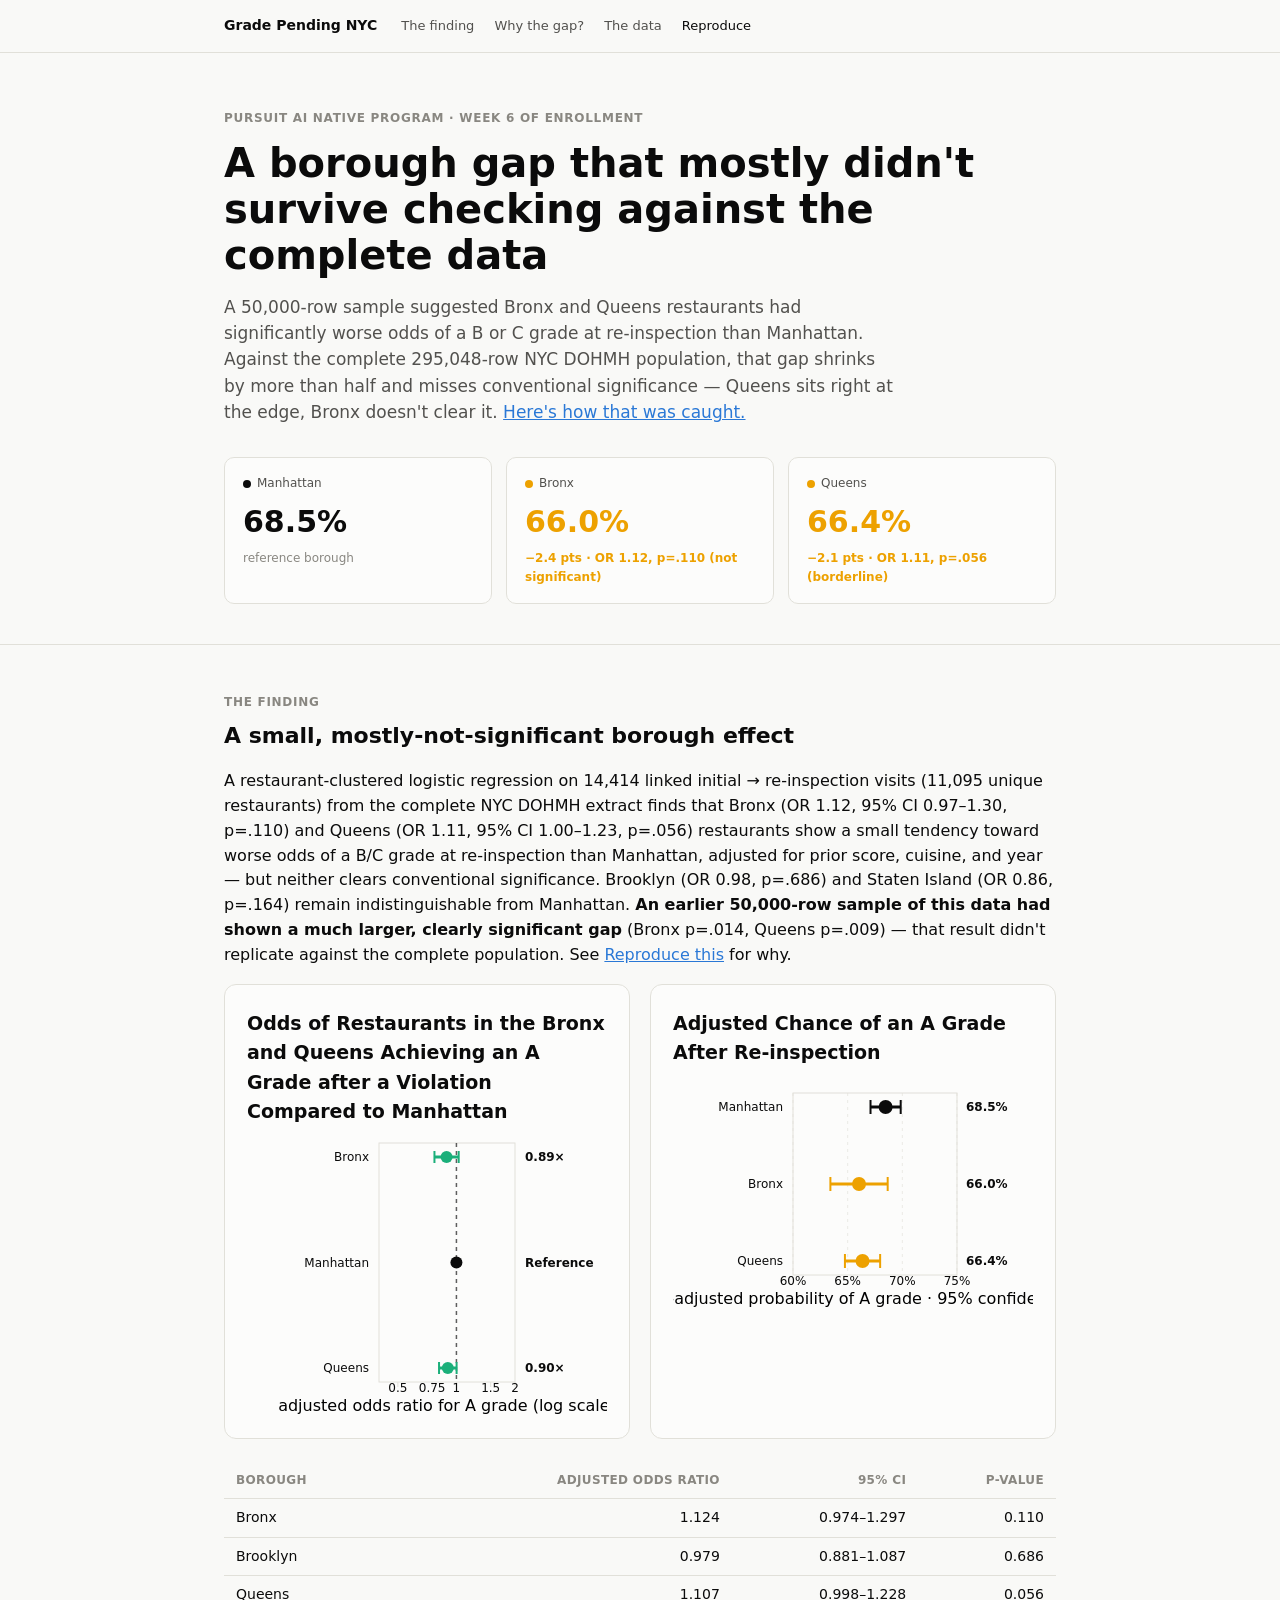
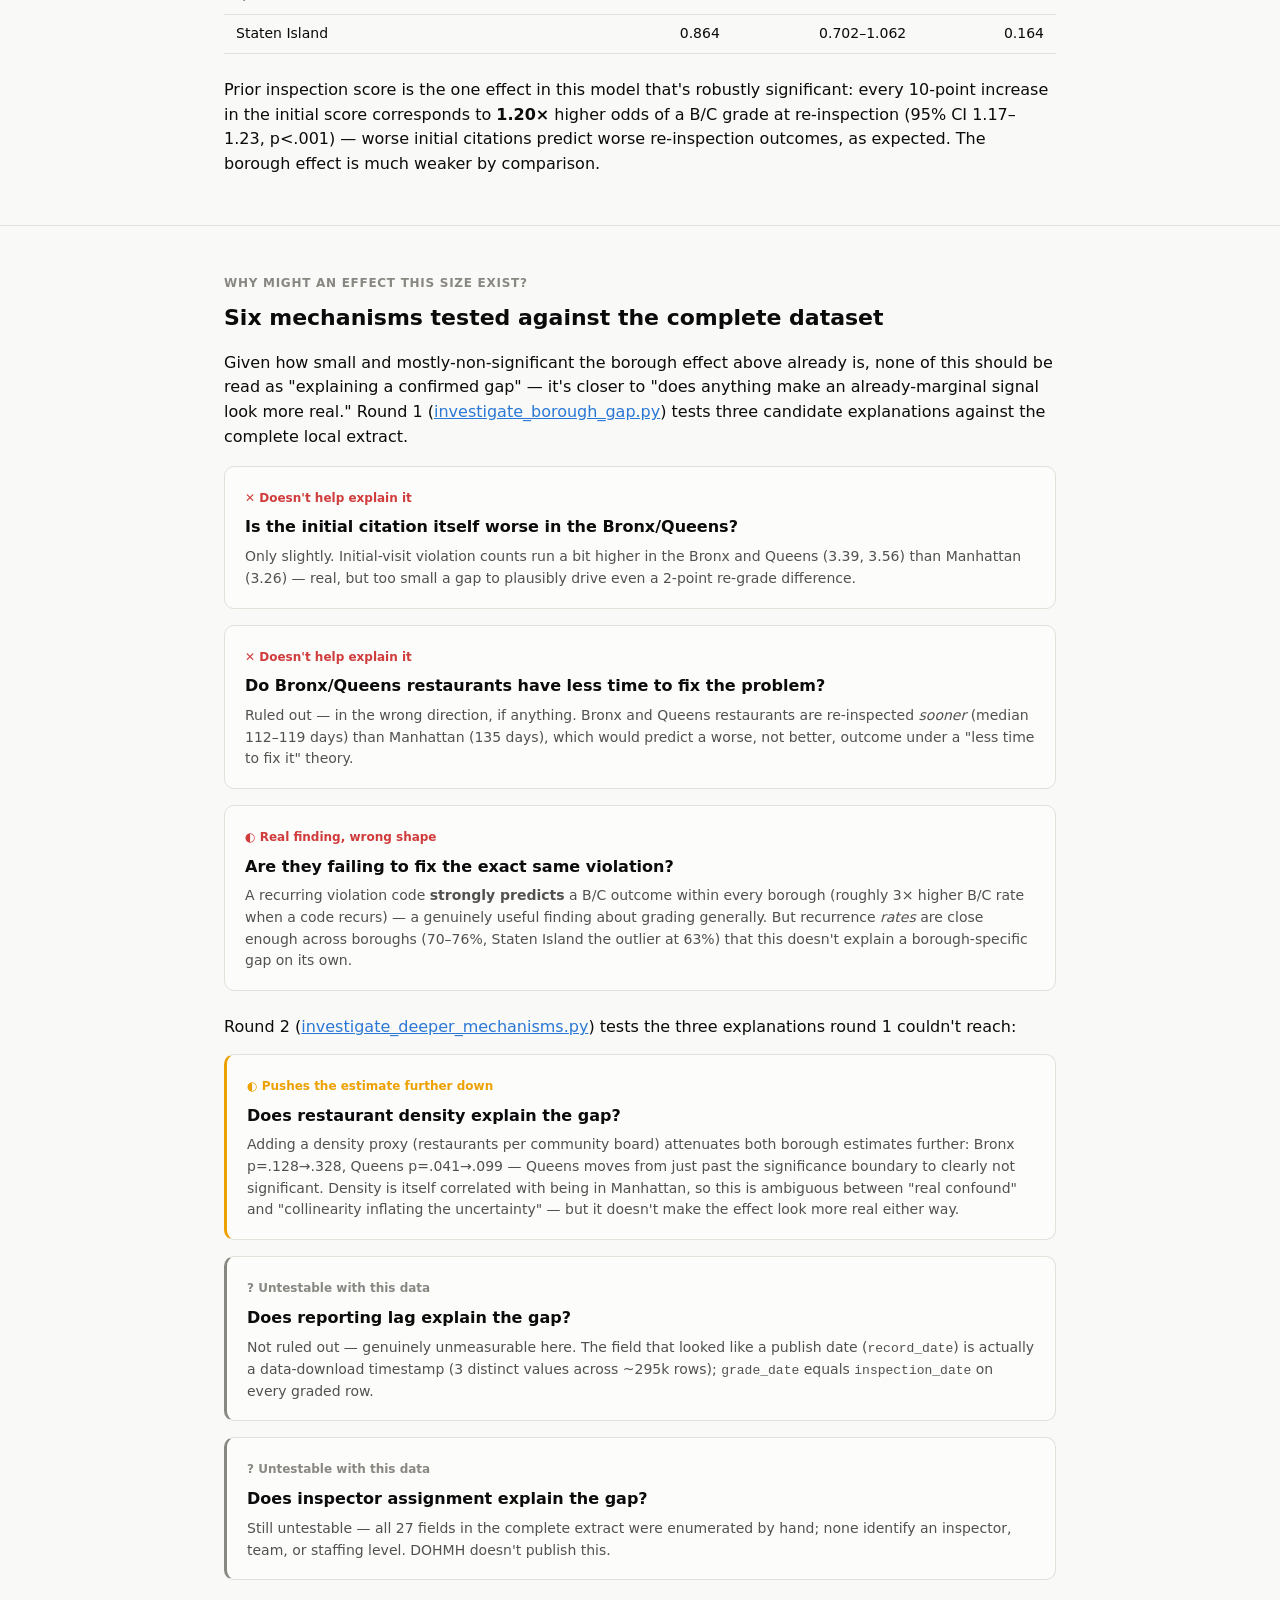
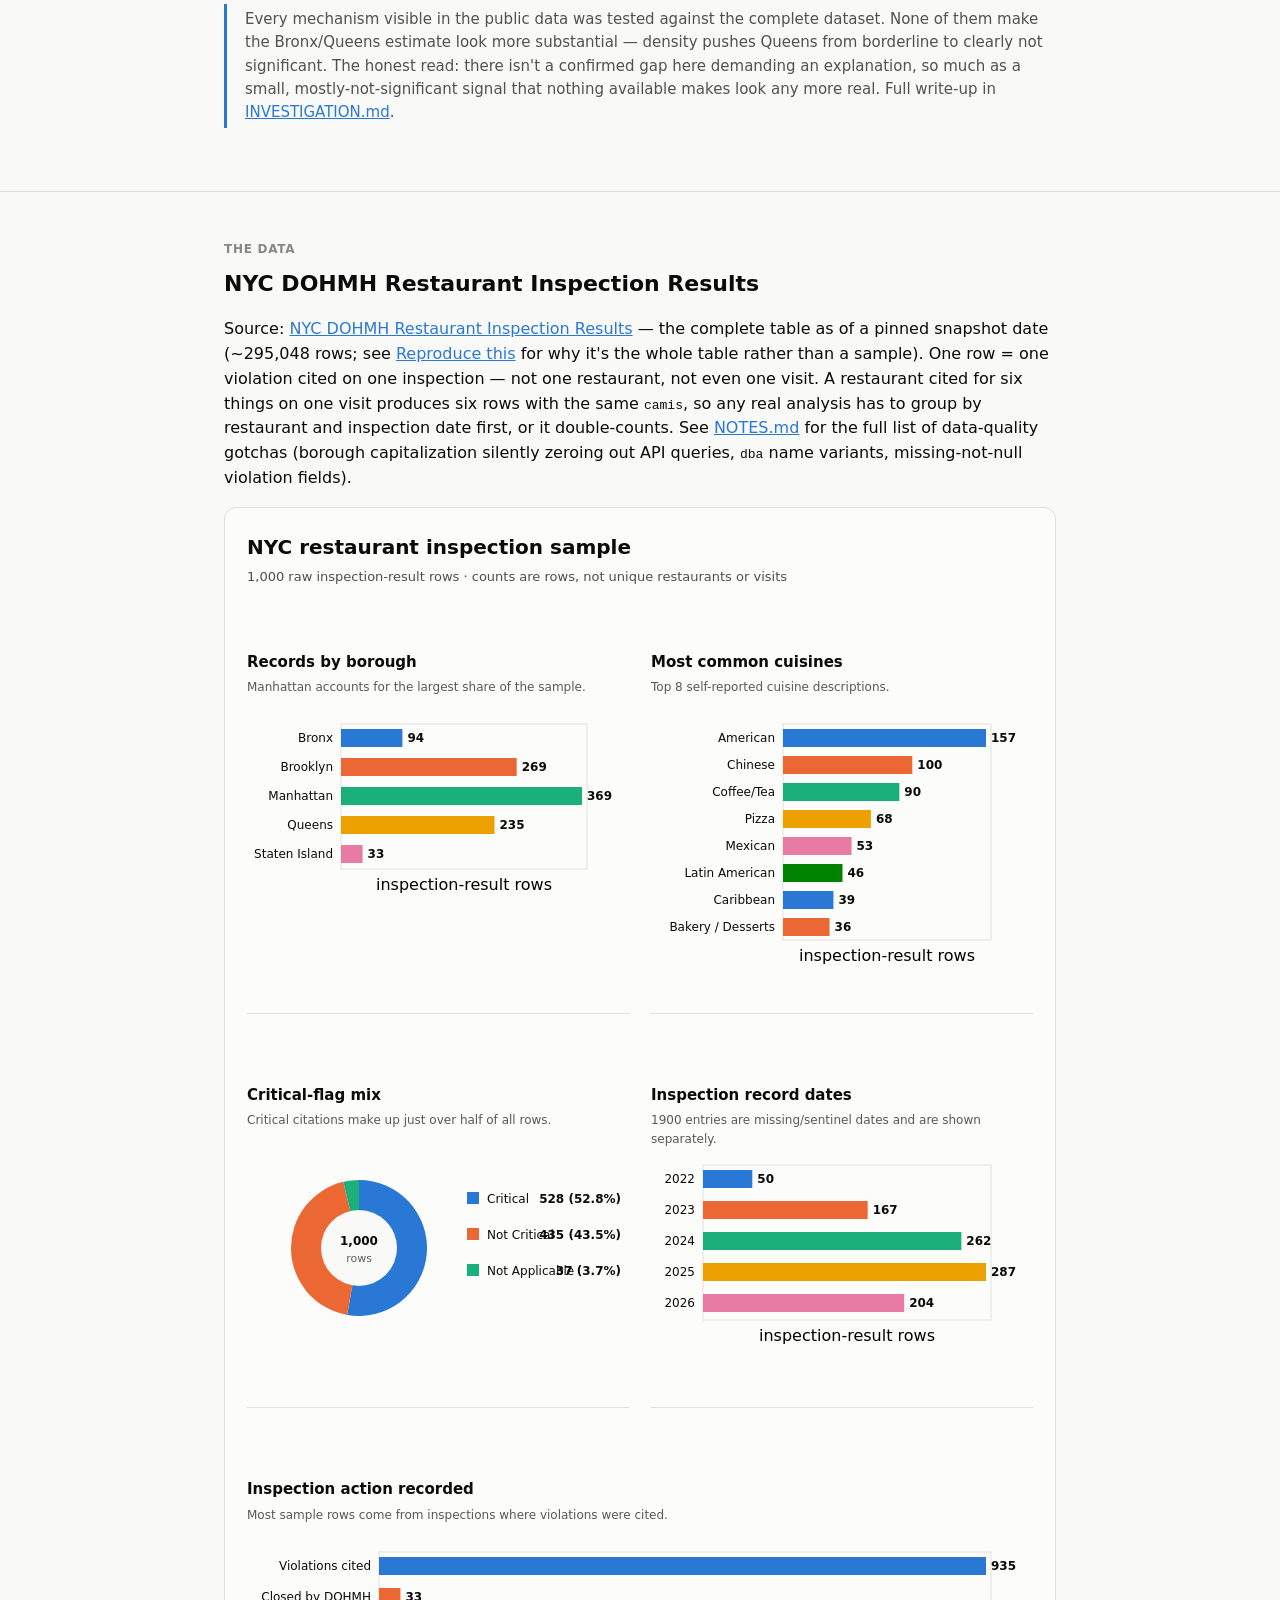
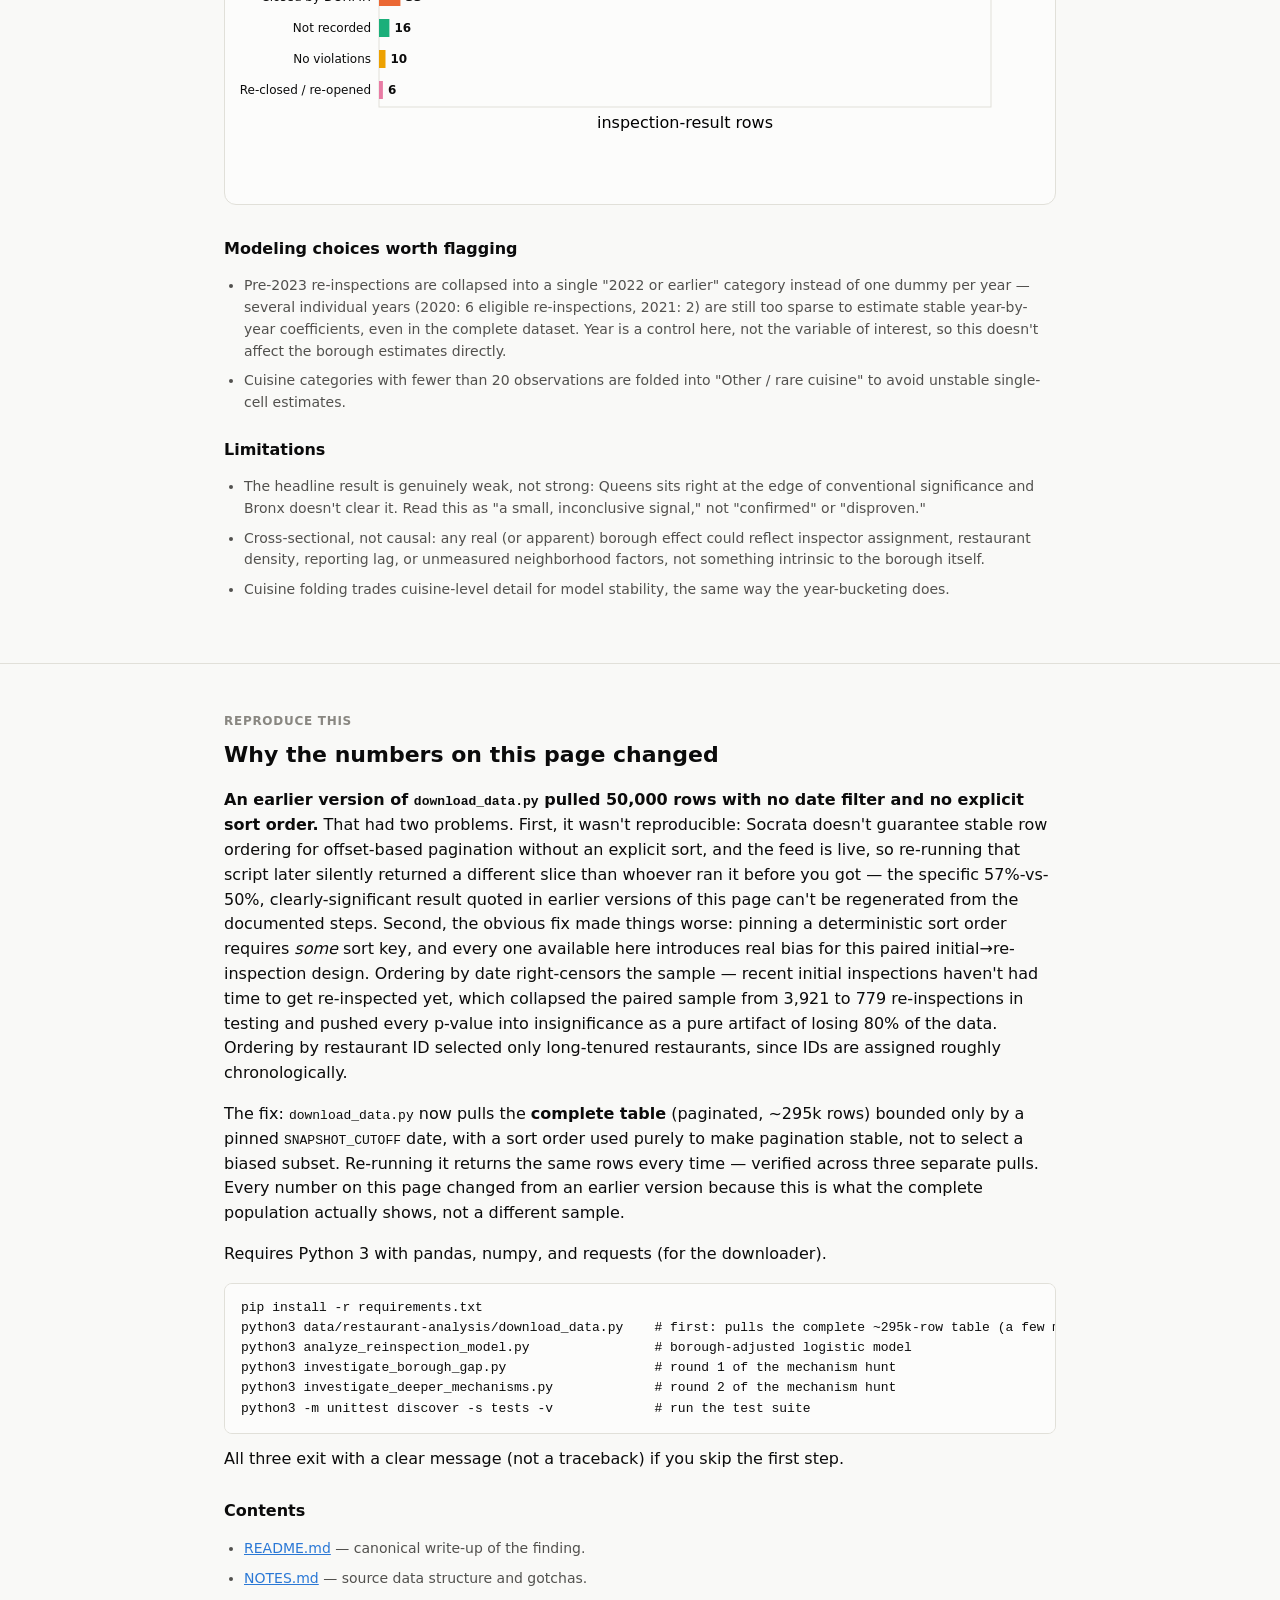
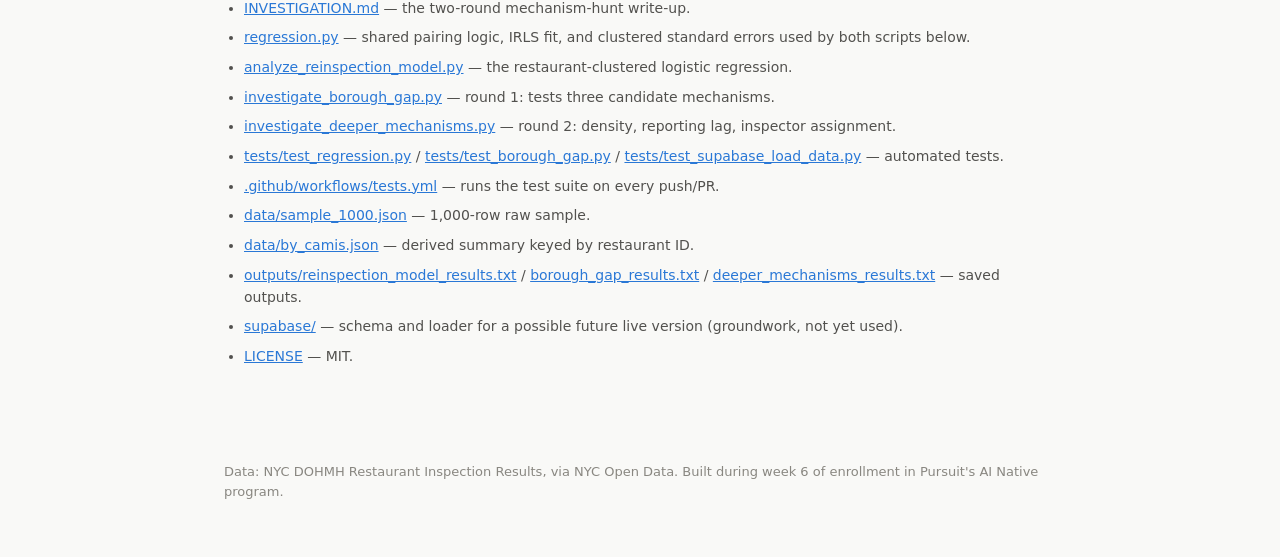
==== index.html @ 7c16f5ca "Update index.html to match: the site told the old, non-replicated story Same rewrite as the previous" ====
<!DOCTYPE html>
<html lang="en">
<head>
<meta charset="UTF-8">
<meta name="viewport" content="width=device-width, initial-scale=1.0">
<title>Grade Pending NYC — Restaurant Re-inspection Analysis</title>
<meta name="description" content="A borough gap that looked significant in a 50,000-row sample shrank and missed conventional significance against the complete 295,048-row NYC DOHMH re-inspection dataset — a finding about replication as much as about restaurant grades.">
<link rel="stylesheet" href="styles.css">
</head>
<body>

<nav class="site-nav">
  <div class="wrap">
    <strong>Grade Pending NYC</strong>
    <a href="#finding">The finding</a>
    <a href="#why">Why the gap?</a>
    <a href="#data">The data</a>
    <a href="#reproduce">Reproduce</a>
  </div>
</nav>

<header class="hero">
  <div class="wrap">
    <p class="eyebrow">Pursuit AI Native Program · Week 6 of enrollment</p>
    <h1>A borough gap that mostly didn't survive checking against the complete data</h1>
    <p class="lede">
      A 50,000-row sample suggested Bronx and Queens restaurants had significantly
      worse odds of a B or C grade at re-inspection than Manhattan. Against the
      complete 295,048-row NYC DOHMH population, that gap shrinks by more than half
      and misses conventional significance — Queens sits right at the edge, Bronx
      doesn't clear it. <a href="#reproduce">Here's how that was caught.</a>
    </p>
    <div class="stat-row">
      <div class="stat-tile reference">
        <p class="stat-label"><span class="dot reference"></span>Manhattan</p>
        <p class="stat-value">68.5%</p>
        <p class="stat-delta">reference borough</p>
      </div>
      <div class="stat-tile suggestive">
        <p class="stat-label"><span class="dot suggestive"></span>Bronx</p>
        <p class="stat-value">66.0%</p>
        <p class="stat-delta">−2.4 pts · OR 1.12, p=.110 (not significant)</p>
      </div>
      <div class="stat-tile suggestive">
        <p class="stat-label"><span class="dot suggestive"></span>Queens</p>
        <p class="stat-value">66.4%</p>
        <p class="stat-delta">−2.1 pts · OR 1.11, p=.056 (borderline)</p>
      </div>
    </div>
  </div>
</header>

<main>

  <section id="finding">
    <div class="wrap">
      <p class="section-kicker">The finding</p>
      <h2>A small, mostly-not-significant borough effect</h2>
      <p class="section-intro">
        A restaurant-clustered logistic regression on 14,414 linked initial →
        re-inspection visits (11,095 unique restaurants) from the complete NYC
        DOHMH extract finds that Bronx (OR 1.12, 95% CI 0.97–1.30, p=.110) and
        Queens (OR 1.11, 95% CI 1.00–1.23, p=.056) restaurants show a small
        tendency toward worse odds of a B/C grade at re-inspection than
        Manhattan, adjusted for prior score, cuisine, and year — but neither
        clears conventional significance. Brooklyn (OR 0.98, p=.686) and Staten
        Island (OR 0.86, p=.164) remain indistinguishable from Manhattan.
        <strong>An earlier 50,000-row sample of this data had shown a much
        larger, clearly significant gap</strong> (Bronx p=.014, Queens p=.009) —
        that result didn't replicate against the complete population. See
        <a href="#reproduce">Reproduce this</a> for why.
      </p>

      <div class="chart-grid">
        <div class="chart-block">
          <div id="borough-reinspection-odds" role="figure" aria-label="Adjusted odds ratios for receiving an A grade at cycle re-inspection, by borough relative to Manhattan">
            <style>
              #borough-reinspection-odds { font-family: ui-sans-serif, system-ui, sans-serif; color: var(--foreground); max-width: 760px; margin: 0 auto; }
              #borough-reinspection-odds h3 { font-size: 19px; margin: 0 0 3px; }
              #borough-reinspection-odds p { margin: 0 0 13px; font-size: 13px; color: color-mix(in srgb, var(--foreground) 72%, transparent); }
              #borough-reinspection-odds svg { display: block; width: 100%; }
              #borough-reinspection-odds .axis { stroke: var(--border); stroke-width: 1; }
              #borough-reinspection-odds .reference { stroke: var(--foreground); stroke-width: 1.5; stroke-dasharray: 4 4; opacity: .65; }
              #borough-reinspection-odds .label, #borough-reinspection-odds .tick { fill: var(--foreground); font-size: 12px; }
              #borough-reinspection-odds .value { fill: var(--foreground); font-size: 12px; font-weight: 600; }
              #borough-reinspection-odds .muted { fill: color-mix(in srgb, var(--foreground) 65%, transparent); font-size: 11px; }
            </style>
            <h3>Odds of Restaurants in the Bronx and Queens Achieving an A Grade after a Violation Compared to Manhattan</h3>
            <svg id="plot" aria-label="Forest plot of adjusted odds of A grade by borough"></svg>
            <script>
              (() => {
                const root = document.getElementById('borough-reinspection-odds');
                const rows = [
                  {name:'Bronx', or:.890, low:.771, high:1.027, significant:false},
                  {name:'Manhattan', or:1, low:1, high:1, reference:true},
                  {name:'Queens', or:.903, low:.814, high:1.002, significant:false}
                ];
                const svg = root.querySelector('#plot');
                function render() {
                  const W = Math.max(330, svg.clientWidth || 700), H = 285, left = 132, right = 92, top = 28, bottom = 46;
                  const x0 = left, x1 = W - right, y0 = top, y1 = H - bottom, min=.4, max=2;
                  const x = v => x0 + (Math.log(v)-Math.log(min))/(Math.log(max)-Math.log(min))*(x1-x0);
                  const y = i => y0 + i*(y1-y0)/(rows.length-1);
                  const ticks=[.5,.75,1,1.5,2];
                  let out = `<rect data-chart-frame class="axis" x="${x0}" y="${y0-14}" width="${x1-x0}" height="${y1-y0+28}" fill="none"></rect>`;
                  out += `<line class="reference" x1="${x(1)}" x2="${x(1)}" y1="${y0-14}" y2="${y1+14}"></line>`;
                  ticks.forEach(t => { out += `<line class="axis" x1="${x(t)}" x2="${x(t)}" y1="${y1+14}" y2="${y1+19}"></line><text class="tick" x="${x(t)}" y="${H-22}" text-anchor="middle">${t}</text>`; });
                  rows.forEach((d,i) => {
                    const yy=y(i), color=d.significant ? 'var(--viz-series-1)' : 'var(--viz-series-3)';
                    out += `<text class="label" x="${left-10}" y="${yy+4}" text-anchor="end">${d.name}</text>`;
                    if (d.reference) {
                      out += `<circle cx="${x(1)}" cy="${yy}" r="6" fill="var(--foreground)"></circle><text class="value" x="${x1+10}" y="${yy+4}">Reference</text>`;
                    } else {
                      out += `<line x1="${x(d.low)}" x2="${x(d.high)}" y1="${yy}" y2="${yy}" stroke="${color}" stroke-width="3"></line><line x1="${x(d.low)}" x2="${x(d.low)}" y1="${yy-6}" y2="${yy+6}" stroke="${color}" stroke-width="2"></line><line x1="${x(d.high)}" x2="${x(d.high)}" y1="${yy-6}" y2="${yy+6}" stroke="${color}" stroke-width="2"></line><circle cx="${x(d.or)}" cy="${yy}" r="6" fill="${color}"></circle><text class="value" x="${x1+10}" y="${yy+4}">${d.or.toFixed(2)}×</text>`;
                    }
                  });
                  out += `<text class="axis-title" data-axis="x" x="${(x0+x1)/2}" y="${H-3}" text-anchor="middle">adjusted odds ratio for A grade (log scale)</text>`;
                  svg.setAttribute('viewBox', `0 0 ${W} ${H}`); svg.setAttribute('height', H); svg.innerHTML=out;
                }
                new ResizeObserver(render).observe(root); render();
              })();
            </script>
          </div>
        </div>
        <div class="chart-block">
          <div id="adjusted-a-grade-probability" role="figure" aria-label="Adjusted probability of receiving an A grade at re-inspection for Manhattan, Bronx, and Queens">
            <style>
              #adjusted-a-grade-probability { font-family: ui-sans-serif, system-ui, sans-serif; color: var(--foreground); max-width: 760px; margin: 0 auto; }
              #adjusted-a-grade-probability h3 { font-size: 19px; margin: 0 0 14px; }
              #adjusted-a-grade-probability svg { display:block; width:100%; }
              #adjusted-a-grade-probability .axis { stroke: var(--border); stroke-width: 1; }
              #adjusted-a-grade-probability .grid { stroke: var(--border); stroke-width: 1; stroke-dasharray: 3 4; opacity: .65; }
              #adjusted-a-grade-probability .label, #adjusted-a-grade-probability .tick { fill: var(--foreground); font-size: 12px; }
              #adjusted-a-grade-probability .value { fill: var(--foreground); font-size: 12px; font-weight: 600; }
            </style>
            <h3>Adjusted Chance of an A Grade After Re-inspection</h3>
            <svg id="plot" aria-label="Dot and whisker plot showing adjusted A grade probability and 95 percent confidence intervals"></svg>
            <script>
              (() => {
                const root = document.getElementById('adjusted-a-grade-probability');
                const rows = [
                  {name:'Manhattan', value:.6847, low:.6709, high:.6985, reference:true},
                  {name:'Bronx', value:.6604, low:.6342, high:.6866},
                  {name:'Queens', value:.6636, low:.6475, high:.6797}
                ];
                const svg = root.querySelector('#plot');
                function render() {
                  const W=Math.max(330,svg.clientWidth||700), H=225, left=120, right=76, top=25, bottom=46, min=.60, max=.75;
                  const x=v=>left+(v-min)/(max-min)*(W-left-right), y=i=>top+i*(H-top-bottom)/(rows.length-1);
                  const ticks=[.60,.65,.70,.75];
                  let out=`<rect class="axis" data-chart-frame x="${left}" y="${top-14}" width="${W-left-right}" height="${H-top-bottom+28}" fill="none"></rect>`;
                  ticks.forEach(t=>{out+=`<line class="grid" x1="${x(t)}" x2="${x(t)}" y1="${top-14}" y2="${H-bottom+14}"></line><text class="tick" x="${x(t)}" y="${H-22}" text-anchor="middle">${Math.round(t*100)}%</text>`;});
                  rows.forEach((d,i)=>{const yy=y(i), color=d.reference?'var(--foreground)':'var(--viz-series-4)';out+=`<text class="label" x="${left-10}" y="${yy+4}" text-anchor="end">${d.name}</text><line x1="${x(d.low)}" x2="${x(d.high)}" y1="${yy}" y2="${yy}" stroke="${color}" stroke-width="3"></line><line x1="${x(d.low)}" x2="${x(d.low)}" y1="${yy-7}" y2="${yy+7}" stroke="${color}" stroke-width="2"></line><line x1="${x(d.high)}" x2="${x(d.high)}" y1="${yy-7}" y2="${yy+7}" stroke="${color}" stroke-width="2"></line><circle cx="${x(d.value)}" cy="${yy}" r="7" fill="${color}"></circle><text class="value" x="${W-right+9}" y="${yy+4}">${(d.value*100).toFixed(1)}%</text>`;});
                  out+=`<text class="axis-title" data-axis="x" x="${(left+W-right)/2}" y="${H-3}" text-anchor="middle">model-adjusted probability of A grade · 95% confidence interval</text>`;
                  svg.setAttribute('viewBox',`0 0 ${W} ${H}`);svg.setAttribute('height',H);svg.innerHTML=out;
                }
                new ResizeObserver(render).observe(root);render();
              })();
            </script>
          </div>
        </div>
      </div>

      <table class="data-table">
        <thead>
          <tr><th>Borough</th><th class="num">Adjusted odds ratio</th><th class="num">95% CI</th><th class="num">p-value</th></tr>
        </thead>
        <tbody>
          <tr><td>Bronx</td><td class="num">1.124</td><td class="num">0.974–1.297</td><td class="num">0.110</td></tr>
          <tr><td>Brooklyn</td><td class="num">0.979</td><td class="num">0.881–1.087</td><td class="num">0.686</td></tr>
          <tr><td>Queens</td><td class="num">1.107</td><td class="num">0.998–1.228</td><td class="num">0.056</td></tr>
          <tr><td>Staten Island</td><td class="num">0.864</td><td class="num">0.702–1.062</td><td class="num">0.164</td></tr>
        </tbody>
      </table>
      <p class="section-intro" style="margin-bottom:0;">
        Prior inspection score is the one effect in this model that's robustly
        significant: every 10-point increase in the initial score corresponds to
        <strong>1.20×</strong> higher odds of a B/C grade at re-inspection (95% CI
        1.17–1.23, p&lt;.001) — worse initial citations predict worse re-inspection
        outcomes, as expected. The borough effect is much weaker by comparison.
      </p>
    </div>
  </section>

  <section id="why">
    <div class="wrap">
      <p class="section-kicker">Why might an effect this size exist?</p>
      <h2>Six mechanisms tested against the complete dataset</h2>
      <p class="section-intro">
        Given how small and mostly-non-significant the borough effect above
        already is, none of this should be read as "explaining a confirmed
        gap" — it's closer to "does anything make an already-marginal signal
        look more real." Round 1 (<a href="investigate_borough_gap.py">investigate_borough_gap.py</a>)
        tests three candidate explanations against the complete local extract.
      </p>

      <div class="mechanism-list">
        <div class="mechanism-card">
          <p class="verdict">✕ Doesn't help explain it</p>
          <h3>Is the initial citation itself worse in the Bronx/Queens?</h3>
          <p>
            Only slightly. Initial-visit violation counts run a bit higher in the
            Bronx and Queens (3.39, 3.56) than Manhattan (3.26) — real, but too
            small a gap to plausibly drive even a 2-point re-grade difference.
          </p>
        </div>
        <div class="mechanism-card">
          <p class="verdict">✕ Doesn't help explain it</p>
          <h3>Do Bronx/Queens restaurants have less time to fix the problem?</h3>
          <p>
            Ruled out — in the wrong direction, if anything. Bronx and Queens
            restaurants are re-inspected <em>sooner</em> (median 112–119 days) than
            Manhattan (135 days), which would predict a worse, not better, outcome
            under a "less time to fix it" theory.
          </p>
        </div>
        <div class="mechanism-card">
          <p class="verdict">◐ Real finding, wrong shape</p>
          <h3>Are they failing to fix the exact same violation?</h3>
          <p>
            A recurring violation code <strong>strongly predicts</strong> a B/C
            outcome within every borough (roughly 3× higher B/C rate when a code
            recurs) — a genuinely useful finding about grading generally. But
            recurrence <em>rates</em> are close enough across boroughs (70–76%,
            Staten Island the outlier at 63%) that this doesn't explain a
            borough-specific gap on its own.
          </p>
        </div>
      </div>

      <p class="section-intro" style="margin: 24px 0 0;">
        Round 2 (<a href="investigate_deeper_mechanisms.py">investigate_deeper_mechanisms.py</a>)
        tests the three explanations round 1 couldn't reach:
      </p>
      <div class="mechanism-list" style="margin-top: 14px;">
        <div class="mechanism-card" style="border-left: 3px solid var(--viz-series-4);">
          <p class="verdict" style="color: var(--viz-series-4);">◐ Pushes the estimate further down</p>
          <h3>Does restaurant density explain the gap?</h3>
          <p>
            Adding a density proxy (restaurants per community board) attenuates
            both borough estimates further: Bronx p=.128→.328, Queens
            p=.041→.099 — Queens moves from just past the significance boundary
            to clearly not significant. Density is itself correlated with
            being in Manhattan, so this is ambiguous between "real confound"
            and "collinearity inflating the uncertainty" — but it doesn't make
            the effect look more real either way.
          </p>
        </div>
        <div class="mechanism-card" style="border-left: 3px solid var(--text-muted);">
          <p class="verdict" style="color: var(--text-muted);">? Untestable with this data</p>
          <h3>Does reporting lag explain the gap?</h3>
          <p>
            Not ruled out — genuinely unmeasurable here. The field that looked
            like a publish date (<code>record_date</code>) is actually a
            data-download timestamp (3 distinct values across ~295k rows);
            <code>grade_date</code> equals <code>inspection_date</code> on
            every graded row.
          </p>
        </div>
        <div class="mechanism-card" style="border-left: 3px solid var(--text-muted);">
          <p class="verdict" style="color: var(--text-muted);">? Untestable with this data</p>
          <h3>Does inspector assignment explain the gap?</h3>
          <p>
            Still untestable — all 27 fields in the complete extract were
            enumerated by hand; none identify an inspector, team, or staffing
            level. DOHMH doesn't publish this.
          </p>
        </div>
      </div>

      <p class="conclusion-callout" style="margin-top: 22px;">
        Every mechanism visible in the public data was tested against the
        complete dataset. None of them make the Bronx/Queens estimate look
        more substantial — density pushes Queens from borderline to clearly
        not significant. The honest read: there isn't a confirmed gap here
        demanding an explanation, so much as a small, mostly-not-significant
        signal that nothing available makes look any more real. Full write-up
        in <a href="INVESTIGATION.md">INVESTIGATION.md</a>.
      </p>
    </div>
  </section>

  <section id="data">
    <div class="wrap">
      <p class="section-kicker">The data</p>
      <h2>NYC DOHMH Restaurant Inspection Results</h2>
      <p class="section-intro">
        Source: <a href="https://data.cityofnewyork.us/resource/43nn-pn8j.json" target="_blank" rel="noopener">NYC DOHMH Restaurant Inspection Results</a>
        — the complete table as of a pinned snapshot date (~295,048 rows; see
        <a href="#reproduce">Reproduce this</a> for why it's the whole table
        rather than a sample). One row = one violation cited on one inspection —
        not one restaurant, not even one visit. A restaurant cited for six things
        on one visit produces six rows with the same <code>camis</code>, so any
        real analysis has to group by restaurant and inspection date first, or it
        double-counts. See <a href="NOTES.md">NOTES.md</a> for the full list of
        data-quality gotchas (borough capitalization silently zeroing out API
        queries, <code>dba</code> name variants, missing-not-null violation fields).
      </p>

      <div class="chart-block">
        <div id="nyc-inspection-charts" role="figure" aria-label="Five charts summarizing 1,000 NYC restaurant inspection-result records">
          <style>
            #nyc-inspection-charts { font-family: ui-sans-serif, system-ui, sans-serif; color: var(--foreground); max-width: 1024px; margin: 0 auto; }
            #nyc-inspection-charts h3 { font-size: 20px; margin: 0 0 4px; }
            #nyc-inspection-charts .sub { margin: 0 0 16px; color: color-mix(in srgb, var(--foreground) 72%, transparent); font-size: 13px; }
            #nyc-inspection-charts .grid { display: grid; grid-template-columns: repeat(2, minmax(0, 1fr)); gap: 22px; }
            #nyc-inspection-charts .chart:last-child { grid-column: 1 / -1; }
            #nyc-inspection-charts h4 { font-size: 15px; margin: 0 0 4px; font-weight: 600; }
            #nyc-inspection-charts .note { font-size: 12px; margin: 0 0 8px; color: color-mix(in srgb, var(--foreground) 68%, transparent); min-height: 30px; }
            #nyc-inspection-charts svg { display:block; width:100%; overflow:visible; }
            #nyc-inspection-charts .axis { stroke: var(--border); stroke-width:1; }
            #nyc-inspection-charts .label { fill: var(--foreground); font-size: 12px; }
            #nyc-inspection-charts .value { fill: var(--foreground); font-size: 12px; font-weight: 600; }
            #nyc-inspection-charts .muted { fill: color-mix(in srgb, var(--foreground) 65%, transparent); font-size: 11px; }
            @media (max-width: 620px) { #nyc-inspection-charts .grid { grid-template-columns: 1fr; } #nyc-inspection-charts .chart:last-child { grid-column:auto; } }
          </style>
          <h3>NYC restaurant inspection sample</h3>
          <p class="sub">1,000 raw inspection-result rows · counts are rows, not unique restaurants or visits</p>
          <div class="grid">
            <section class="chart"><h4>Records by borough</h4><p class="note">Manhattan accounts for the largest share of the sample.</p><svg id="borough"></svg></section>
            <section class="chart"><h4>Most common cuisines</h4><p class="note">Top 8 self-reported cuisine descriptions.</p><svg id="cuisine"></svg></section>
            <section class="chart"><h4>Critical-flag mix</h4><p class="note">Critical citations make up just over half of all rows.</p><svg id="critical"></svg></section>
            <section class="chart"><h4>Inspection record dates</h4><p class="note">1900 entries are missing/sentinel dates and are shown separately.</p><svg id="years"></svg></section>
            <section class="chart"><h4>Inspection action recorded</h4><p class="note">Most sample rows come from inspections where violations were cited.</p><svg id="action"></svg></section>
          </div>
          <script>
          (() => {
            const root = document.getElementById('nyc-inspection-charts');
            const colors = ['var(--viz-series-1)', 'var(--viz-series-2)', 'var(--viz-series-3)', 'var(--viz-series-4)', 'var(--viz-series-5)', 'var(--viz-series-6)'];
            const data = {
              borough: [{label:'Bronx',value:94},{label:'Brooklyn',value:269},{label:'Manhattan',value:369},{label:'Queens',value:235},{label:'Staten Island',value:33}],
              cuisine: [{label:'American',value:157},{label:'Chinese',value:100},{label:'Coffee/Tea',value:90},{label:'Pizza',value:68},{label:'Mexican',value:53},{label:'Latin American',value:46},{label:'Caribbean',value:39},{label:'Bakery / Desserts',value:36}],
              critical: [{label:'Critical',value:528},{label:'Not Critical',value:435},{label:'Not Applicable',value:37}],
              years: [{label:'2022',value:50},{label:'2023',value:167},{label:'2024',value:262},{label:'2025',value:287},{label:'2026',value:204}],
              action: [{label:'Violations cited',value:935},{label:'Closed by DOHMH',value:33},{label:'Not recorded',value:16},{label:'No violations',value:10},{label:'Re-closed / re-opened',value:6}]
            };
            const esc = s => s.replace(/&/g,'&amp;').replace(/</g,'&lt;');
            function bars(id, values, opts={}) {
              const svg = root.querySelector('#'+id), W = Math.max(300, svg.clientWidth || 460), row = opts.row || 29, left = opts.left || 120, right=42, top=8, H=top+values.length*row+25, max=Math.max(...values.map(d=>d.value));
              svg.setAttribute('viewBox', `0 0 ${W} ${H}`); svg.setAttribute('height', H);
              let out=`<rect class="axis" data-chart-frame x="${left}" y="${top}" width="${W-left-right}" height="${values.length*row}" fill="none"/>`;
              values.forEach((d,i)=>{ const y=top+i*row+5, w=(W-left-right-5)*d.value/max; out += `<text class="label" text-anchor="end" x="${left-8}" y="${y+13}">${esc(d.label)}</text><rect x="${left}" y="${y}" width="${w}" height="18" fill="${colors[i%colors.length]}"></rect><text class="value" x="${Math.min(W-right+4,left+w+5)}" y="${y+13}">${d.value}</text>`; });
              out += `<text class="axis-title" data-axis="x" x="${left+(W-left-right)/2}" y="${H-4}" text-anchor="middle">inspection-result rows</text>`;
              svg.innerHTML=out;
            }
            function donut() {
              const svg=root.querySelector('#critical'), W=Math.max(300,svg.clientWidth||460), H=210, cx=112,cy=99,r=68,total=1000; let angle=-Math.PI/2, out='';
              data.critical.forEach((d,i)=>{ const a=d.value/total*Math.PI*2, x1=cx+r*Math.cos(angle), y1=cy+r*Math.sin(angle), x2=cx+r*Math.cos(angle+a), y2=cy+r*Math.sin(angle+a), large=a>Math.PI?1:0; out+=`<path d="M ${cx} ${cy} L ${x1} ${y1} A ${r} ${r} 0 ${large} 1 ${x2} ${y2} Z" fill="${colors[i]}"></path>`; angle+=a; });
              out += `<circle cx="${cx}" cy="${cy}" r="38" fill="var(--background)"></circle><text class="value" x="${cx}" y="${cy-3}" text-anchor="middle">1,000</text><text class="muted" x="${cx}" y="${cy+14}" text-anchor="middle">rows</text>`;
              data.critical.forEach((d,i)=>{let y=54+i*36;out+=`<rect x="220" y="${y-11}" width="12" height="12" fill="${colors[i]}"></rect><text class="label" x="240" y="${y}">${esc(d.label)}</text><text class="value" text-anchor="end" x="${W-8}" y="${y}">${d.value} (${(d.value/10).toFixed(1)}%)</text>`}); svg.setAttribute('viewBox',`0 0 ${W} ${H}`);svg.setAttribute('height',H);svg.innerHTML=out;
            }
            function draw(){ bars('borough',data.borough,{left:94}); bars('cuisine',data.cuisine,{left:132,row:27}); donut(); bars('years',data.years,{left:52,row:31}); bars('action',data.action,{left:132,row:31}); }
            new ResizeObserver(draw).observe(root); draw();
          })();
          </script>
        </div>
      </div>

      <h3 style="font-size:16px; margin:32px 0 10px;">Modeling choices worth flagging</h3>
      <ul class="limits-list">
        <li>
          Pre-2023 re-inspections are collapsed into a single "2022 or earlier"
          category instead of one dummy per year — several individual years
          (2020: 6 eligible re-inspections, 2021: 2) are still too sparse to
          estimate stable year-by-year coefficients, even in the complete
          dataset. Year is a control here, not the variable of interest, so
          this doesn't affect the borough estimates directly.
        </li>
        <li>
          Cuisine categories with fewer than 20 observations are folded into
          "Other / rare cuisine" to avoid unstable single-cell estimates.
        </li>
      </ul>

      <h3 style="font-size:16px; margin:24px 0 10px;">Limitations</h3>
      <ul class="limits-list">
        <li>The headline result is genuinely weak, not strong: Queens sits right at the edge of conventional significance and Bronx doesn't clear it. Read this as "a small, inconclusive signal," not "confirmed" or "disproven."</li>
        <li>Cross-sectional, not causal: any real (or apparent) borough effect could reflect inspector assignment, restaurant density, reporting lag, or unmeasured neighborhood factors, not something intrinsic to the borough itself.</li>
        <li>Cuisine folding trades cuisine-level detail for model stability, the same way the year-bucketing does.</li>
      </ul>
    </div>
  </section>

  <section id="reproduce">
    <div class="wrap">
      <p class="section-kicker">Reproduce this</p>
      <h2>Why the numbers on this page changed</h2>
      <p class="section-intro">
        <strong>An earlier version of <code>download_data.py</code> pulled 50,000
        rows with no date filter and no explicit sort order.</strong> That had two
        problems. First, it wasn't reproducible: Socrata doesn't guarantee stable
        row ordering for offset-based pagination without an explicit sort, and the
        feed is live, so re-running that script later silently returned a
        different slice than whoever ran it before you got — the specific
        57%-vs-50%, clearly-significant result quoted in earlier versions of this
        page can't be regenerated from the documented steps. Second, the obvious
        fix made things worse: pinning a deterministic sort order requires
        <em>some</em> sort key, and every one available here introduces real bias
        for this paired initial→re-inspection design. Ordering by date
        right-censors the sample — recent initial inspections haven't had time to
        get re-inspected yet, which collapsed the paired sample from 3,921 to 779
        re-inspections in testing and pushed every p-value into insignificance as
        a pure artifact of losing 80% of the data. Ordering by restaurant ID
        selected only long-tenured restaurants, since IDs are assigned roughly
        chronologically.
      </p>
      <p class="section-intro">
        The fix: <code>download_data.py</code> now pulls the <strong>complete
        table</strong> (paginated, ~295k rows) bounded only by a pinned
        <code>SNAPSHOT_CUTOFF</code> date, with a sort order used purely to make
        pagination stable, not to select a biased subset. Re-running it returns
        the same rows every time — verified across three separate pulls. Every
        number on this page changed from an earlier version because this is what
        the complete population actually shows, not a different sample.
      </p>
      <p class="section-intro">Requires Python 3 with pandas, numpy, and requests (for the downloader).</p>
      <pre><code>pip install -r requirements.txt
python3 data/restaurant-analysis/download_data.py    # first: pulls the complete ~295k-row table (a few minutes)
python3 analyze_reinspection_model.py                # borough-adjusted logistic model
python3 investigate_borough_gap.py                   # round 1 of the mechanism hunt
python3 investigate_deeper_mechanisms.py             # round 2 of the mechanism hunt
python3 -m unittest discover -s tests -v             # run the test suite</code></pre>
      <p class="section-intro" style="margin-top: 10px;">All three exit with a clear message (not a traceback) if you skip the first step.</p>

      <h3 style="font-size:16px; margin:28px 0 10px;">Contents</h3>
      <ul class="contents-list">
        <li><a href="README.md">README.md</a> — canonical write-up of the finding.</li>
        <li><a href="NOTES.md">NOTES.md</a> — source data structure and gotchas.</li>
        <li><a href="INVESTIGATION.md">INVESTIGATION.md</a> — the two-round mechanism-hunt write-up.</li>
        <li><a href="regression.py">regression.py</a> — shared pairing logic, IRLS fit, and clustered standard errors used by both scripts below.</li>
        <li><a href="analyze_reinspection_model.py">analyze_reinspection_model.py</a> — the restaurant-clustered logistic regression.</li>
        <li><a href="investigate_borough_gap.py">investigate_borough_gap.py</a> — round 1: tests three candidate mechanisms.</li>
        <li><a href="investigate_deeper_mechanisms.py">investigate_deeper_mechanisms.py</a> — round 2: density, reporting lag, inspector assignment.</li>
        <li><a href="tests/test_regression.py">tests/test_regression.py</a> / <a href="tests/test_borough_gap.py">tests/test_borough_gap.py</a> / <a href="tests/test_supabase_load_data.py">tests/test_supabase_load_data.py</a> — automated tests.</li>
        <li><a href=".github/workflows/tests.yml">.github/workflows/tests.yml</a> — runs the test suite on every push/PR.</li>
        <li><a href="data/sample_1000.json">data/sample_1000.json</a> — 1,000-row raw sample.</li>
        <li><a href="data/by_camis.json">data/by_camis.json</a> — derived summary keyed by restaurant ID.</li>
        <li><a href="outputs/reinspection_model_results.txt">outputs/reinspection_model_results.txt</a> / <a href="outputs/borough_gap_results.txt">borough_gap_results.txt</a> / <a href="outputs/deeper_mechanisms_results.txt">deeper_mechanisms_results.txt</a> — saved outputs.</li>
        <li><a href="supabase/">supabase/</a> — schema and loader for a possible future live version (groundwork, not yet used).</li>
        <li><a href="LICENSE">LICENSE</a> — MIT.</li>
      </ul>
    </div>
  </section>

</main>

<footer class="site-footer">
  <div class="wrap">
    Data: NYC DOHMH Restaurant Inspection Results, via NYC Open Data. Built
    during week 6 of enrollment in Pursuit's AI Native program.
  </div>
</footer>

<script src="main.js"></script>
</body>
</html>
---- styles.css ----
/* Grade Pending NYC — site chrome. Chart fragments in visualizations/ read these
   same custom properties (--foreground, --background, --border, --viz-series-N),
   so this file is the single place light/dark values are defined. */

:root {
  color-scheme: light;
  --background: #f9f9f7;
  --surface: #fcfcfb;
  --foreground: #0b0b0b;
  --text-secondary: #52514e;
  --text-muted: #898781;
  --border: #e1e0d9;
  --border-strong: #c3c2b7;

  --viz-series-1: #2a78d6;
  --viz-series-2: #eb6834;
  --viz-series-3: #1baf7a;
  --viz-series-4: #eda100;
  --viz-series-5: #e87ba4;
  --viz-series-6: #008300;

  --status-good: #0ca30c;
  --status-critical: #d03b3b;

  --max-width: 880px;
}

@media (prefers-color-scheme: dark) {
  :root {
    color-scheme: dark;
    --background: #0d0d0d;
    --surface: #1a1a19;
    --foreground: #ffffff;
    --text-secondary: #c3c2b7;
    --text-muted: #898781;
    --border: #2c2c2a;
    --border-strong: #383835;

    --viz-series-1: #3987e5;
    --viz-series-2: #d95926;
    --viz-series-3: #199e70;
    --viz-series-4: #c98500;
    --viz-series-5: #d55181;
    --viz-series-6: #008300;

    --status-good: #0ca30c;
    --status-critical: #d03b3b;
  }
}

* { box-sizing: border-box; }

body {
  margin: 0;
  background: var(--background);
  color: var(--foreground);
  font-family: system-ui, -apple-system, "Segoe UI", sans-serif;
  line-height: 1.55;
}

a { color: var(--viz-series-1); }
a:visited { color: var(--viz-series-1); }

.wrap {
  max-width: var(--max-width);
  margin: 0 auto;
  padding: 0 24px;
}

/* ---------- nav ---------- */

nav.site-nav {
  position: sticky;
  top: 0;
  z-index: 10;
  background: color-mix(in srgb, var(--background) 92%, transparent);
  backdrop-filter: blur(6px);
  border-bottom: 1px solid var(--border);
}

nav.site-nav .wrap {
  display: flex;
  align-items: center;
  gap: 20px;
  height: 52px;
  overflow-x: auto;
}

nav.site-nav a {
  font-size: 13px;
  color: var(--text-secondary);
  text-decoration: none;
  white-space: nowrap;
}

nav.site-nav a:hover,
nav.site-nav a.active {
  color: var(--foreground);
}

nav.site-nav strong {
  font-size: 14px;
  color: var(--foreground);
  margin-right: 4px;
  white-space: nowrap;
}

/* ---------- hero ---------- */

header.hero {
  padding: 56px 0 40px;
  border-bottom: 1px solid var(--border);
}

header.hero .eyebrow {
  font-size: 12px;
  font-weight: 600;
  letter-spacing: 0.06em;
  text-transform: uppercase;
  color: var(--text-muted);
  margin: 0 0 12px;
}

header.hero h1 {
  font-size: clamp(28px, 5vw, 40px);
  line-height: 1.15;
  margin: 0 0 16px;
}

header.hero .lede {
  font-size: 17px;
  color: var(--text-secondary);
  max-width: 62ch;
  margin: 0 0 32px;
}

.stat-row {
  display: grid;
  grid-template-columns: repeat(3, minmax(0, 1fr));
  gap: 14px;
}

.stat-tile {
  border: 1px solid var(--border);
  border-radius: 10px;
  padding: 16px 18px;
  background: var(--surface);
}

.stat-tile .stat-label {
  font-size: 12px;
  color: var(--text-secondary);
  margin: 0 0 6px;
  display: flex;
  align-items: center;
  gap: 6px;
}

.stat-tile .stat-value {
  font-size: 30px;
  font-weight: 700;
  margin: 0;
}

.stat-tile .stat-delta {
  font-size: 12px;
  margin: 4px 0 0;
  font-weight: 600;
}

.stat-tile.reference .stat-value { color: var(--foreground); }
.stat-tile.reference .stat-delta { color: var(--text-muted); font-weight: 400; }
.stat-tile.good .stat-value { color: var(--status-good); }
.stat-tile.good .stat-delta { color: var(--status-good); }
.stat-tile.bad .stat-value { color: var(--status-critical); }
.stat-tile.bad .stat-delta { color: var(--status-critical); }
.stat-tile.suggestive .stat-value { color: var(--viz-series-4); }
.stat-tile.suggestive .stat-delta { color: var(--viz-series-4); }

.dot {
  width: 8px;
  height: 8px;
  border-radius: 50%;
  display: inline-block;
  flex: none;
}
.dot.reference { background: var(--foreground); }
.dot.good { background: var(--status-good); }
.dot.bad { background: var(--status-critical); }
.dot.suggestive { background: var(--viz-series-4); }

@media (max-width: 620px) {
  .stat-row { grid-template-columns: 1fr; }
}

/* ---------- sections ---------- */

main section {
  padding: 48px 0;
  border-bottom: 1px solid var(--border);
}

main section:last-of-type { border-bottom: none; }

section h2 {
  font-size: 22px;
  margin: 0 0 6px;
}

section .section-kicker {
  font-size: 12px;
  font-weight: 600;
  letter-spacing: 0.06em;
  text-transform: uppercase;
  color: var(--text-muted);
  margin: 0 0 8px;
}

section > p.section-intro {
  color: var(--text-secondary);
  max-width: 68ch;
  margin: 0 0 28px;
}

.chart-block {
  border: 1px solid var(--border);
  border-radius: 12px;
  padding: 24px 22px;
  background: var(--surface);
  margin: 0 0 24px;
}

.chart-grid {
  display: grid;
  grid-template-columns: repeat(2, minmax(0, 1fr));
  gap: 20px;
}

@media (max-width: 720px) {
  .chart-grid { grid-template-columns: 1fr; }
}

/* ---------- mechanism cards ---------- */

.mechanism-list {
  display: grid;
  gap: 16px;
  margin: 0 0 24px;
}

.mechanism-card {
  border: 1px solid var(--border);
  border-radius: 10px;
  padding: 18px 20px;
  background: var(--surface);
}

.mechanism-card .verdict {
  display: inline-flex;
  align-items: center;
  gap: 6px;
  font-size: 12px;
  font-weight: 600;
  color: var(--status-critical);
  margin: 0 0 8px;
}

.mechanism-card h3 {
  font-size: 16px;
  margin: 0 0 6px;
}

.mechanism-card p {
  font-size: 14px;
  color: var(--text-secondary);
  margin: 0;
}

.conclusion-callout {
  border-left: 3px solid var(--viz-series-1);
  padding: 4px 0 4px 18px;
  color: var(--text-secondary);
  font-size: 15px;
}

/* ---------- methodology / limitations ---------- */

.limits-list, .contents-list {
  padding-left: 20px;
  color: var(--text-secondary);
  font-size: 14px;
}

.limits-list li, .contents-list li { margin: 0 0 8px; }

.note-block {
  border: 1px solid var(--border);
  border-radius: 10px;
  padding: 16px 18px;
  background: var(--surface);
  font-size: 14px;
  color: var(--text-secondary);
  margin: 0 0 24px;
}

code, pre {
  font-family: ui-monospace, SFMono-Regular, Menlo, monospace;
  font-size: 13px;
}

pre {
  background: var(--surface);
  border: 1px solid var(--border);
  border-radius: 8px;
  padding: 14px 16px;
  overflow-x: auto;
}

table.data-table {
  border-collapse: collapse;
  width: 100%;
  font-size: 14px;
  margin: 0 0 24px;
}

table.data-table th, table.data-table td {
  text-align: left;
  padding: 8px 12px;
  border-bottom: 1px solid var(--border);
}

table.data-table th {
  color: var(--text-muted);
  font-weight: 600;
  font-size: 12px;
  text-transform: uppercase;
  letter-spacing: 0.03em;
}

table.data-table td.num, table.data-table th.num {
  text-align: right;
  font-variant-numeric: tabular-nums;
}

/* ---------- footer ---------- */

footer.site-footer {
  padding: 32px 0 56px;
  color: var(--text-muted);
  font-size: 13px;
}

footer.site-footer a { color: var(--text-secondary); }
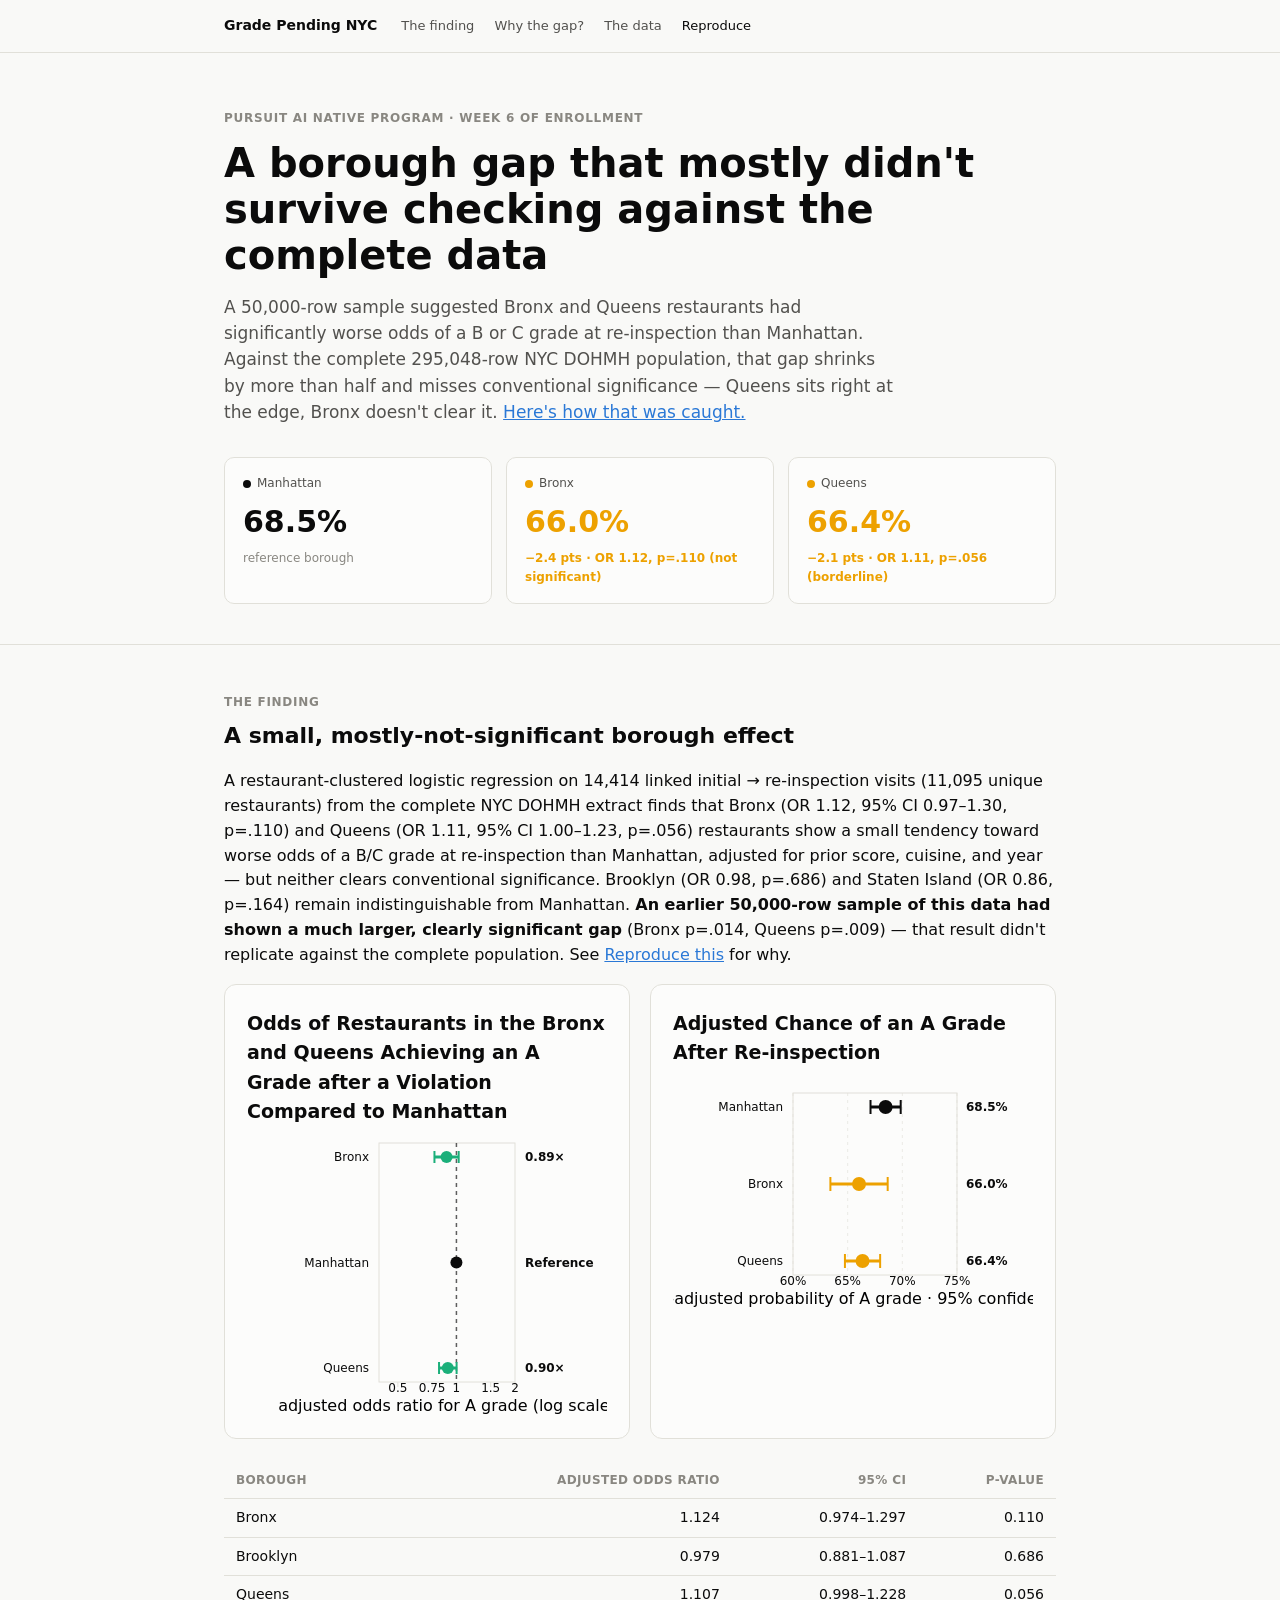
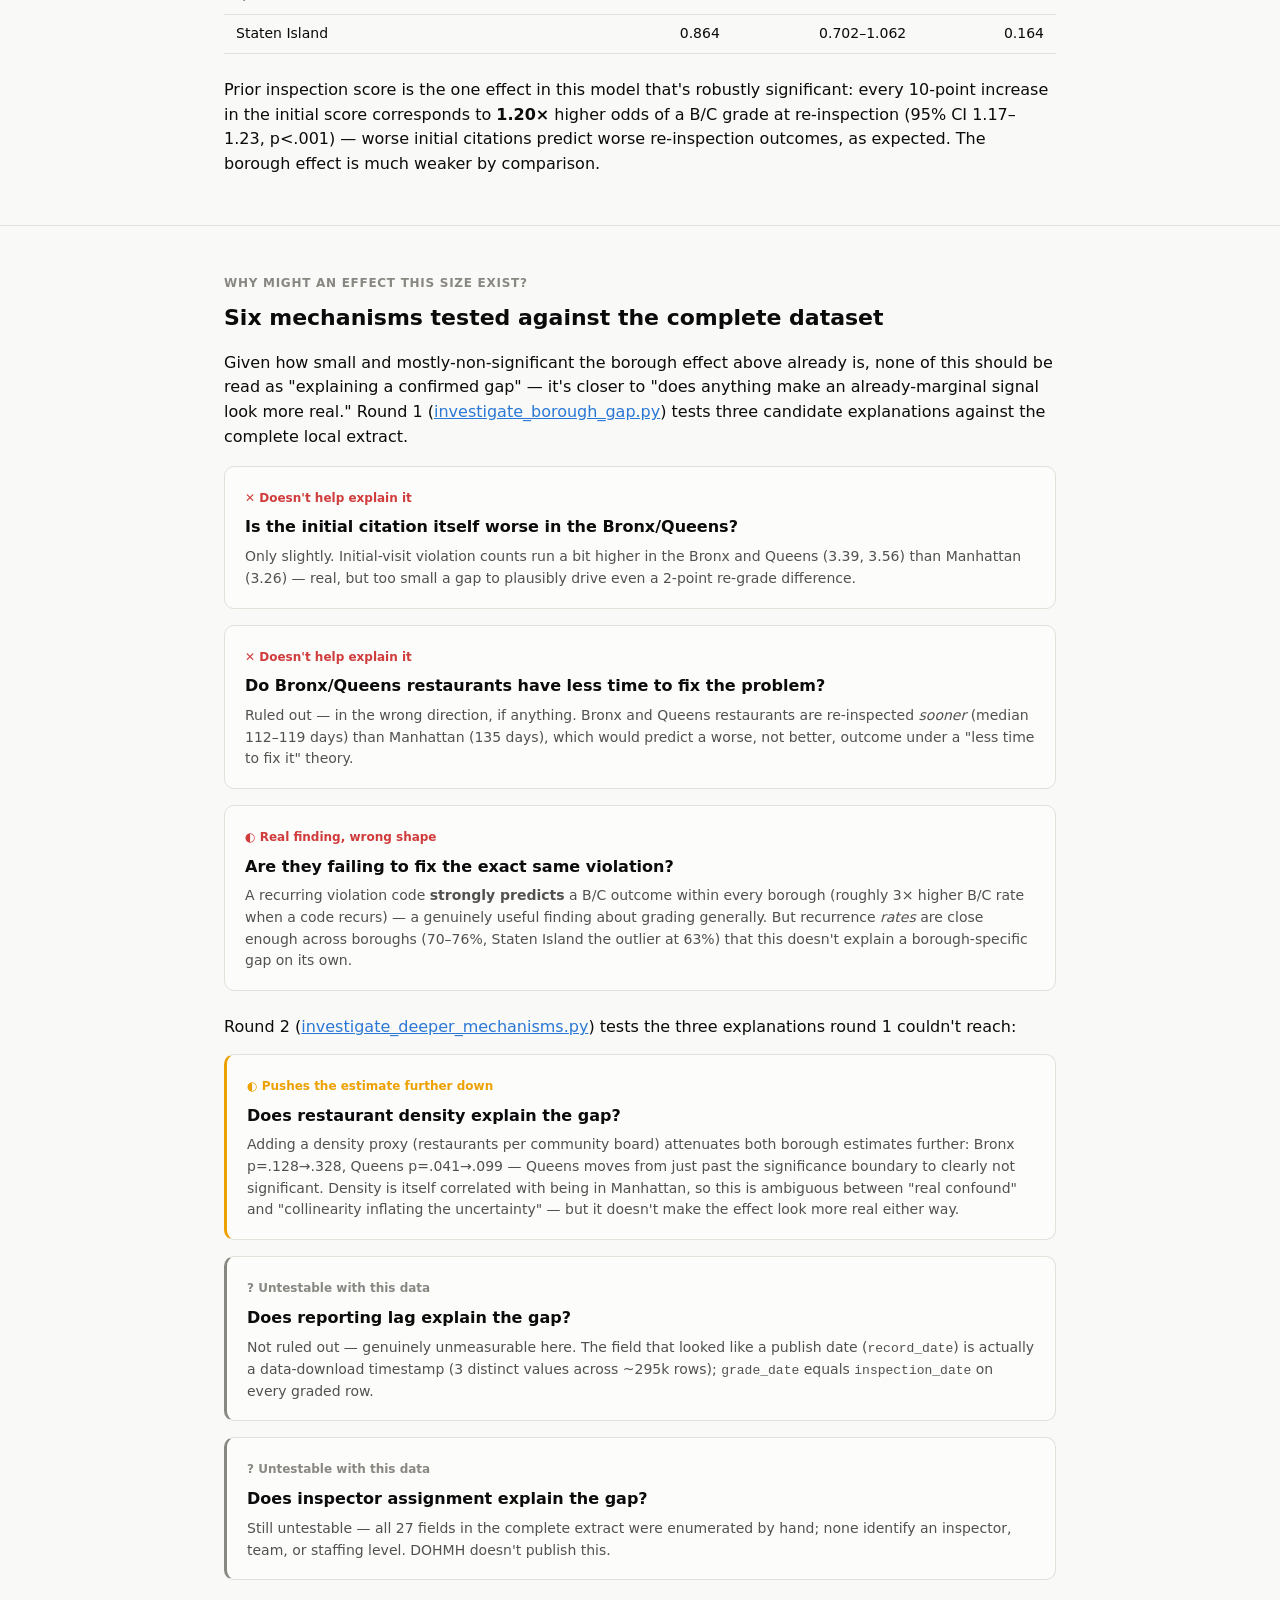
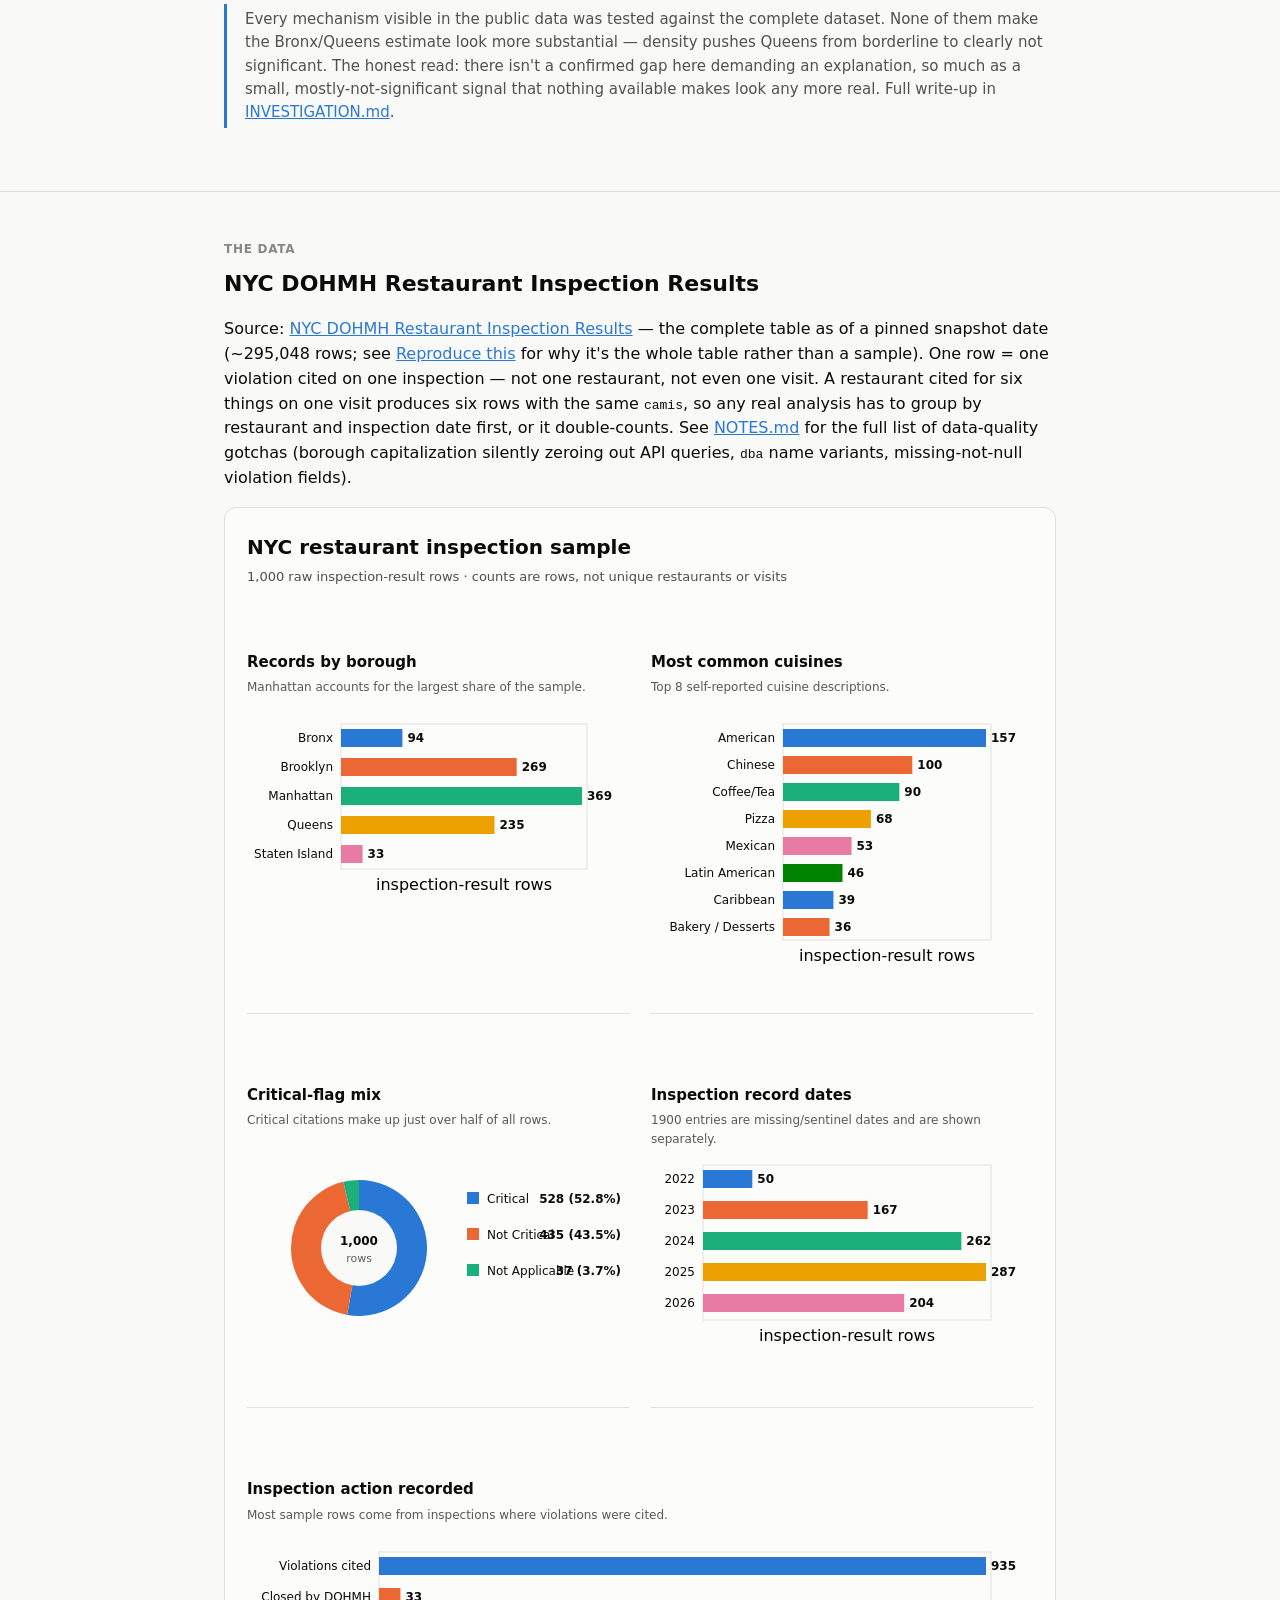
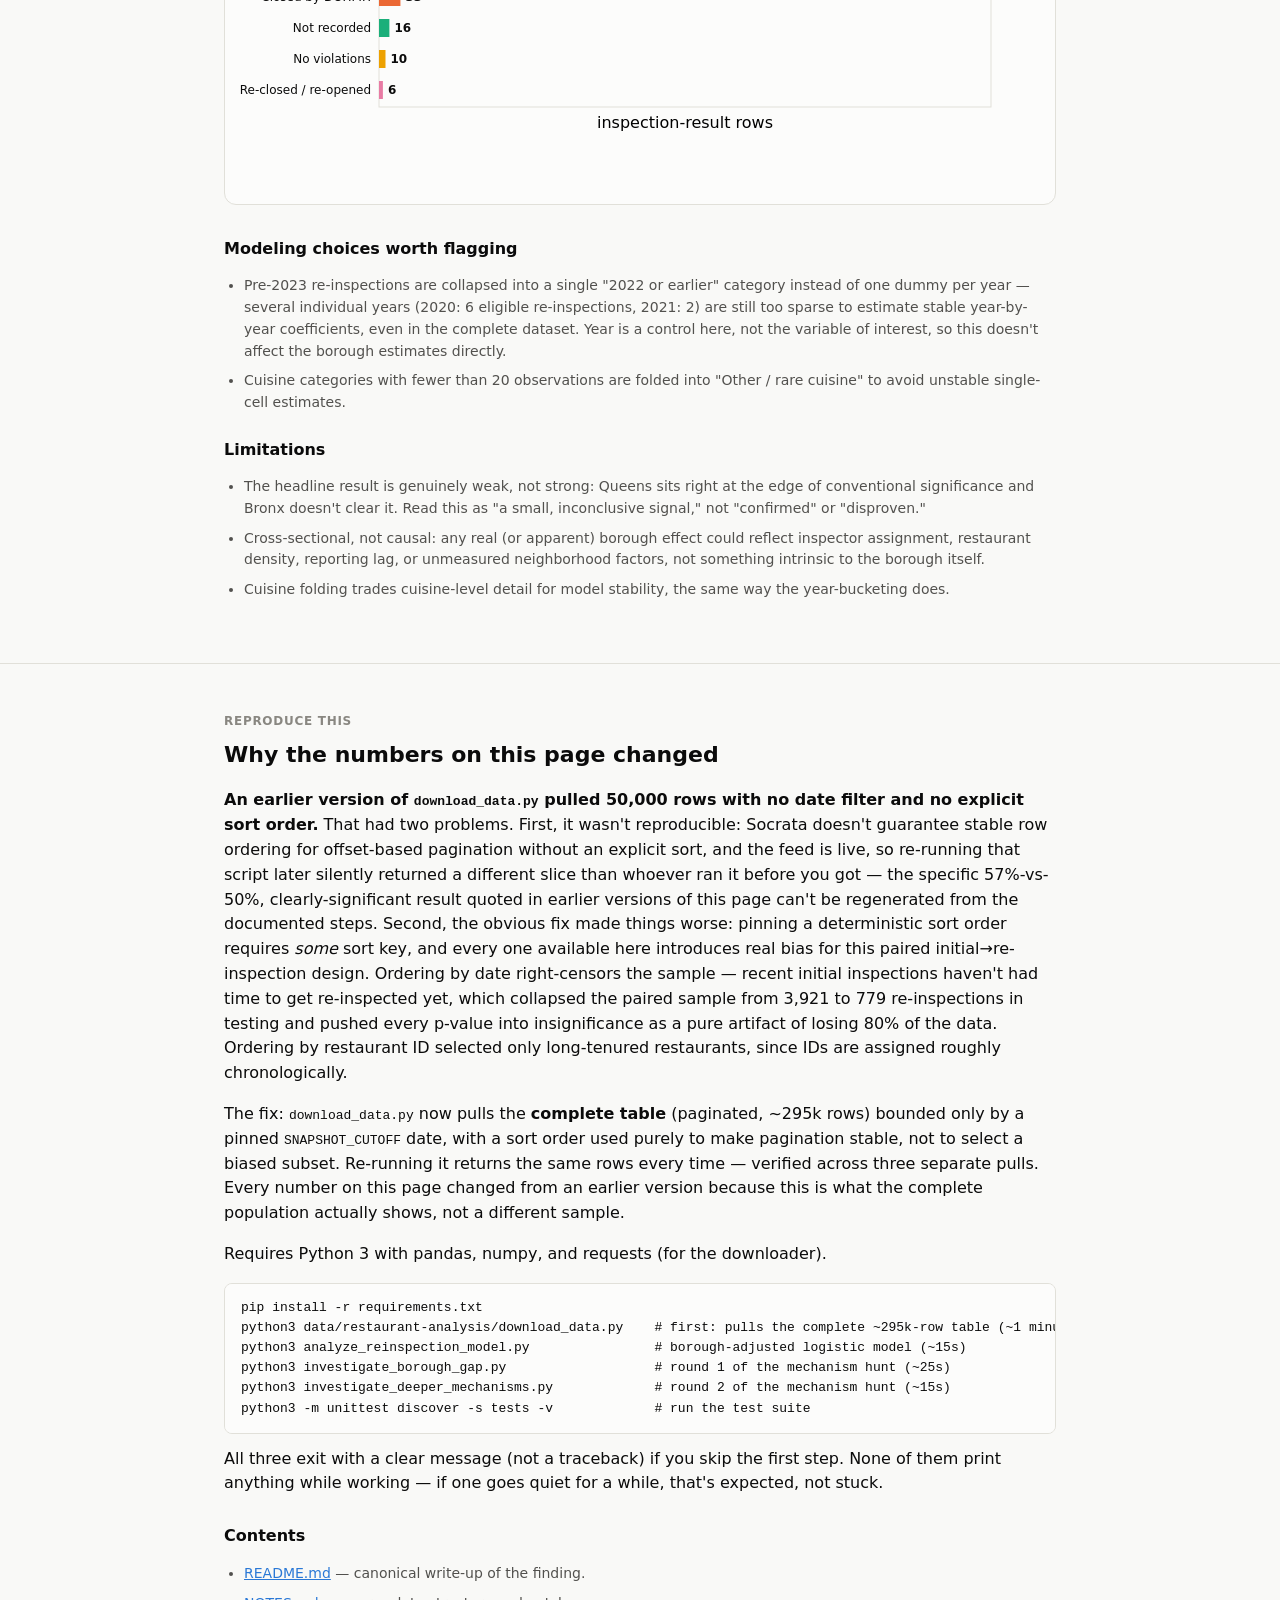
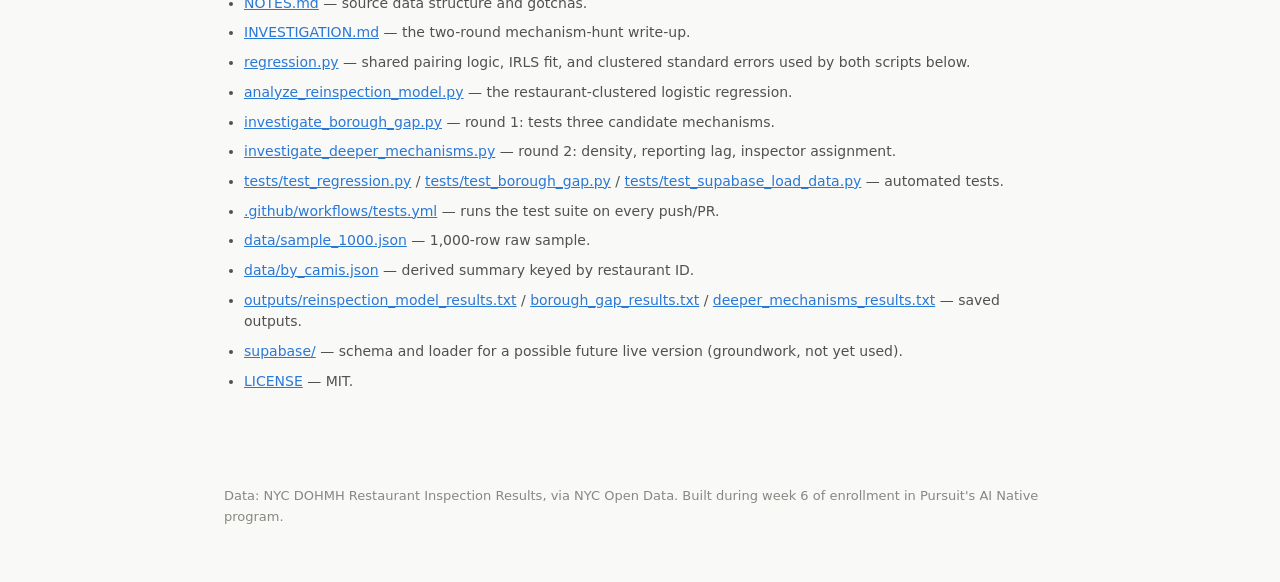
==== commit e7b02088: "Fix a real performance bug: investigate_borough_gap.py sat silent for 46 of 49 seconds Found by actu" ====
--- a/index.html
+++ b/index.html
@@ -415,12 +415,16 @@
       </p>
       <p class="section-intro">Requires Python 3 with pandas, numpy, and requests (for the downloader).</p>
       <pre><code>pip install -r requirements.txt
-python3 data/restaurant-analysis/download_data.py    # first: pulls the complete ~295k-row table (a few minutes)
-python3 analyze_reinspection_model.py                # borough-adjusted logistic model
-python3 investigate_borough_gap.py                   # round 1 of the mechanism hunt
-python3 investigate_deeper_mechanisms.py             # round 2 of the mechanism hunt
+python3 data/restaurant-analysis/download_data.py    # first: pulls the complete ~295k-row table (~1 minute)
+python3 analyze_reinspection_model.py                # borough-adjusted logistic model (~15s)
+python3 investigate_borough_gap.py                   # round 1 of the mechanism hunt (~25s)
+python3 investigate_deeper_mechanisms.py             # round 2 of the mechanism hunt (~15s)
 python3 -m unittest discover -s tests -v             # run the test suite</code></pre>
-      <p class="section-intro" style="margin-top: 10px;">All three exit with a clear message (not a traceback) if you skip the first step.</p>
+      <p class="section-intro" style="margin-top: 10px;">
+        All three exit with a clear message (not a traceback) if you skip the first
+        step. None of them print anything while working — if one goes quiet for a
+        while, that's expected, not stuck.
+      </p>
 
       <h3 style="font-size:16px; margin:28px 0 10px;">Contents</h3>
       <ul class="contents-list">
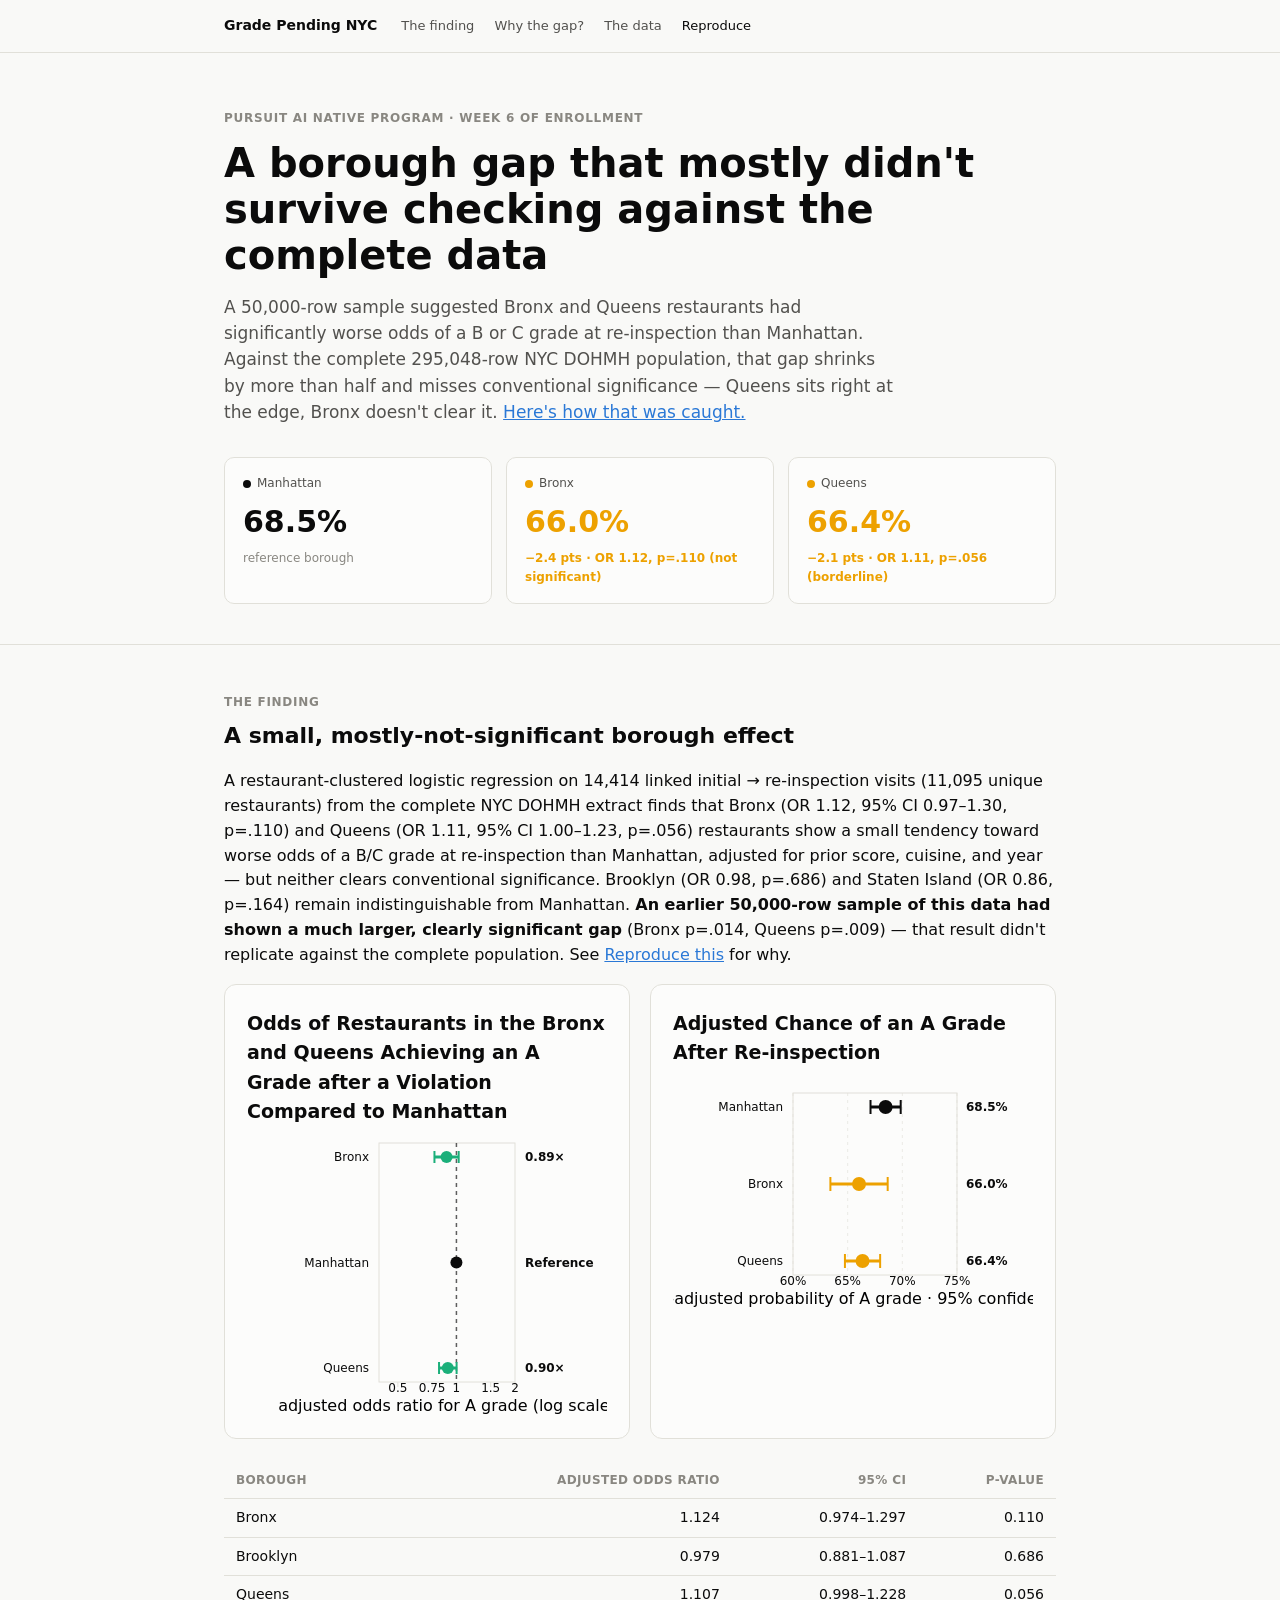
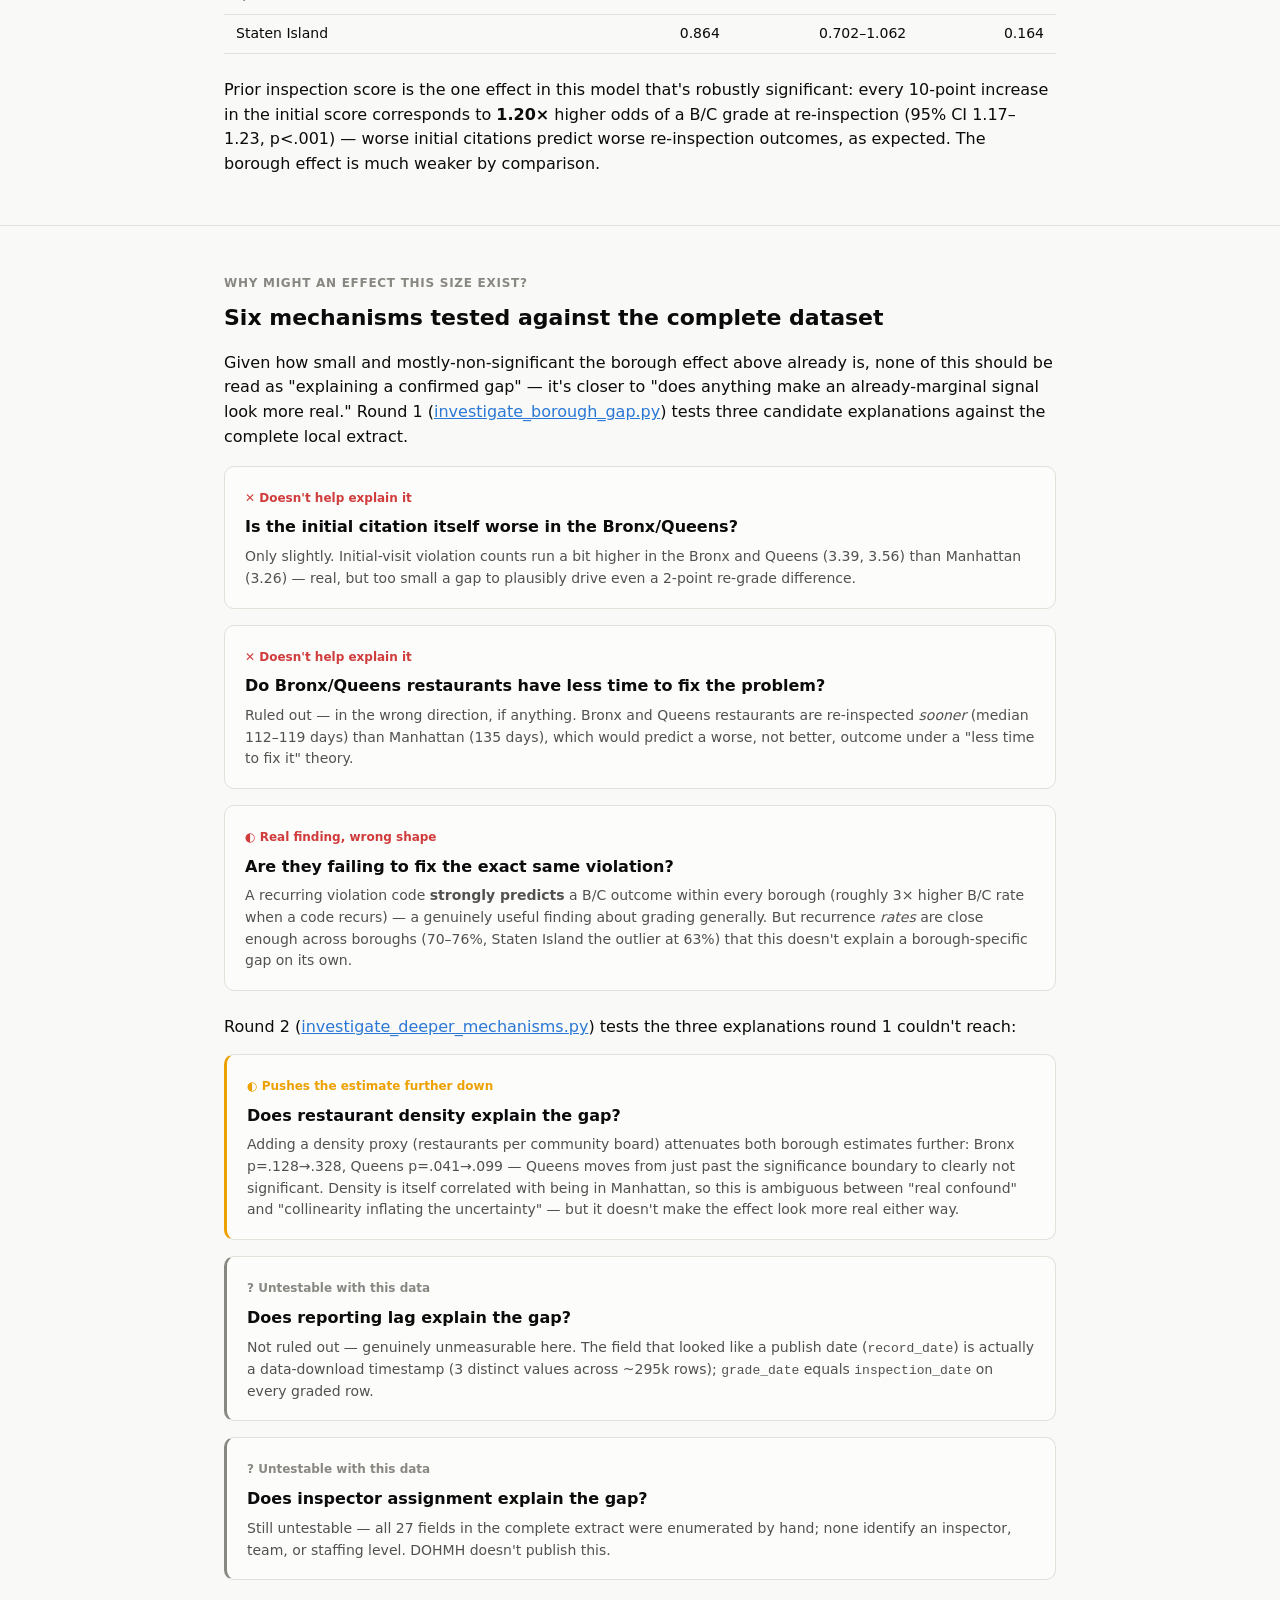
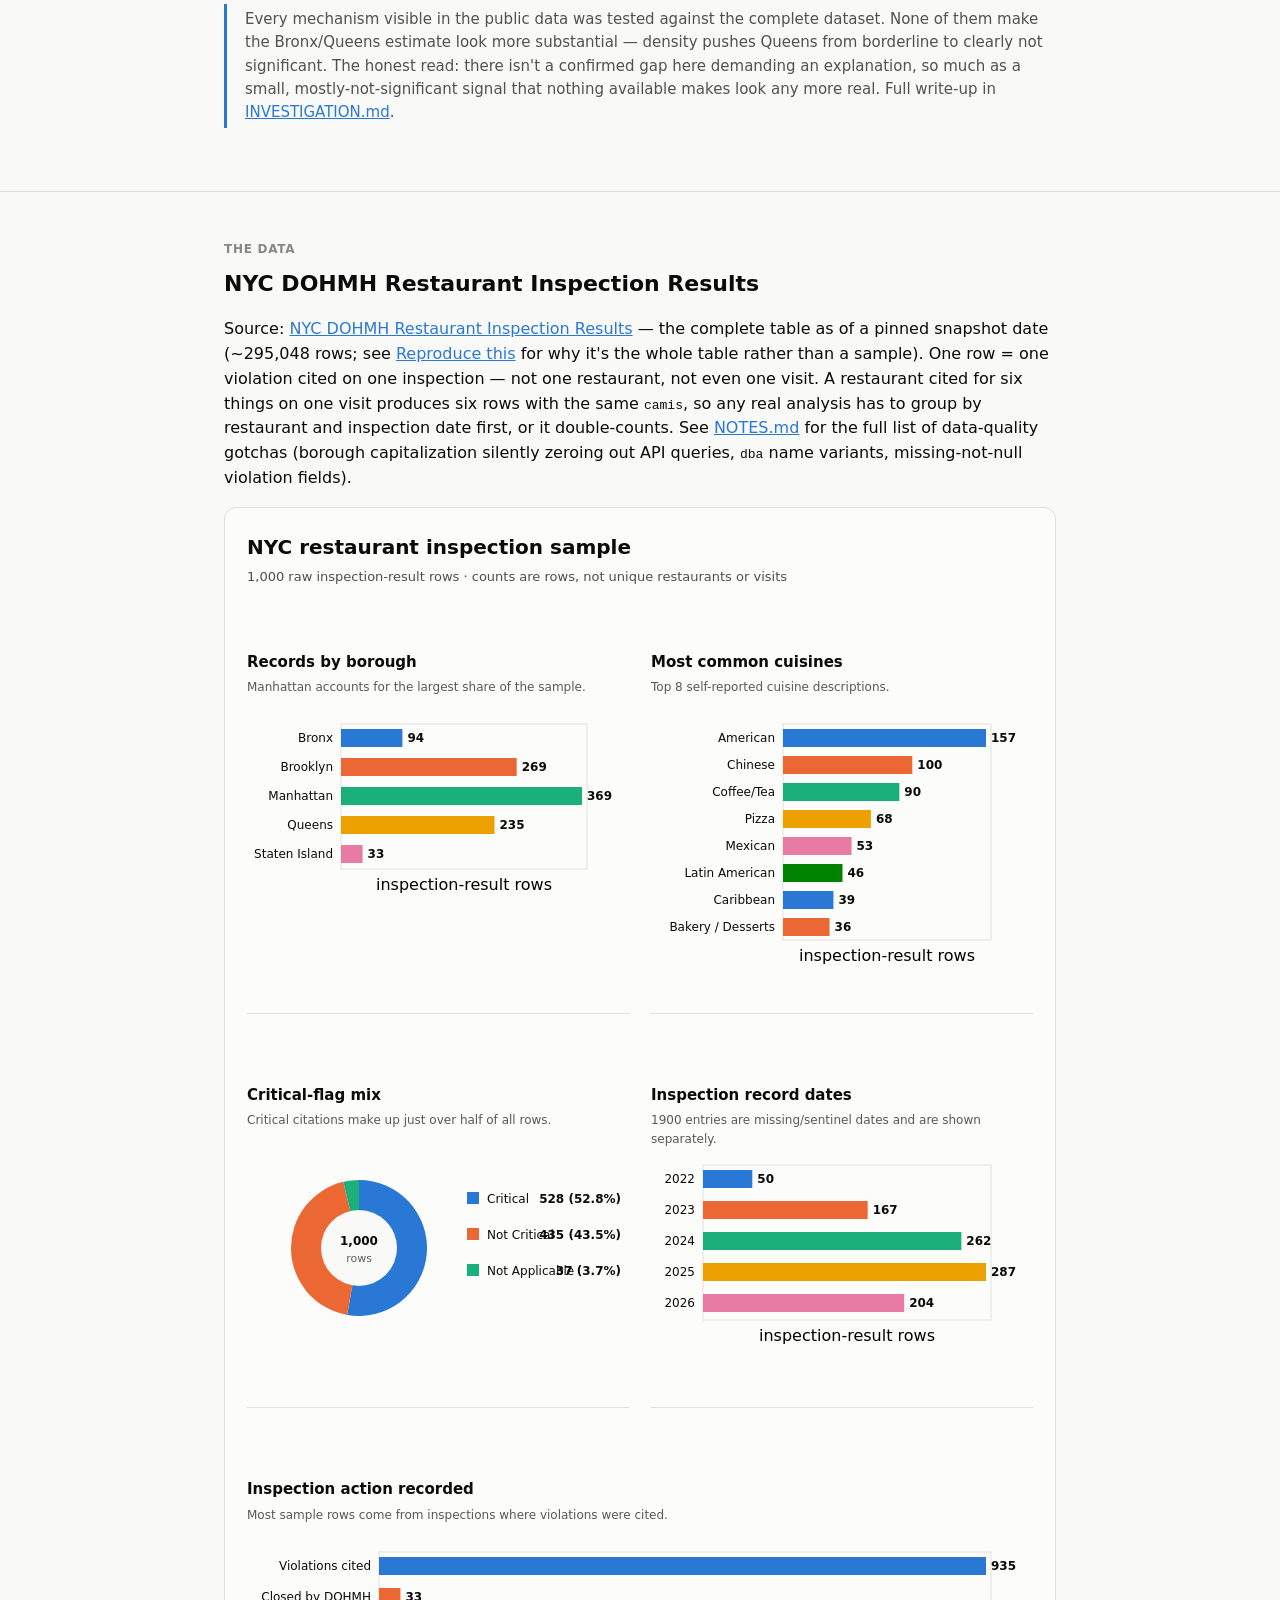
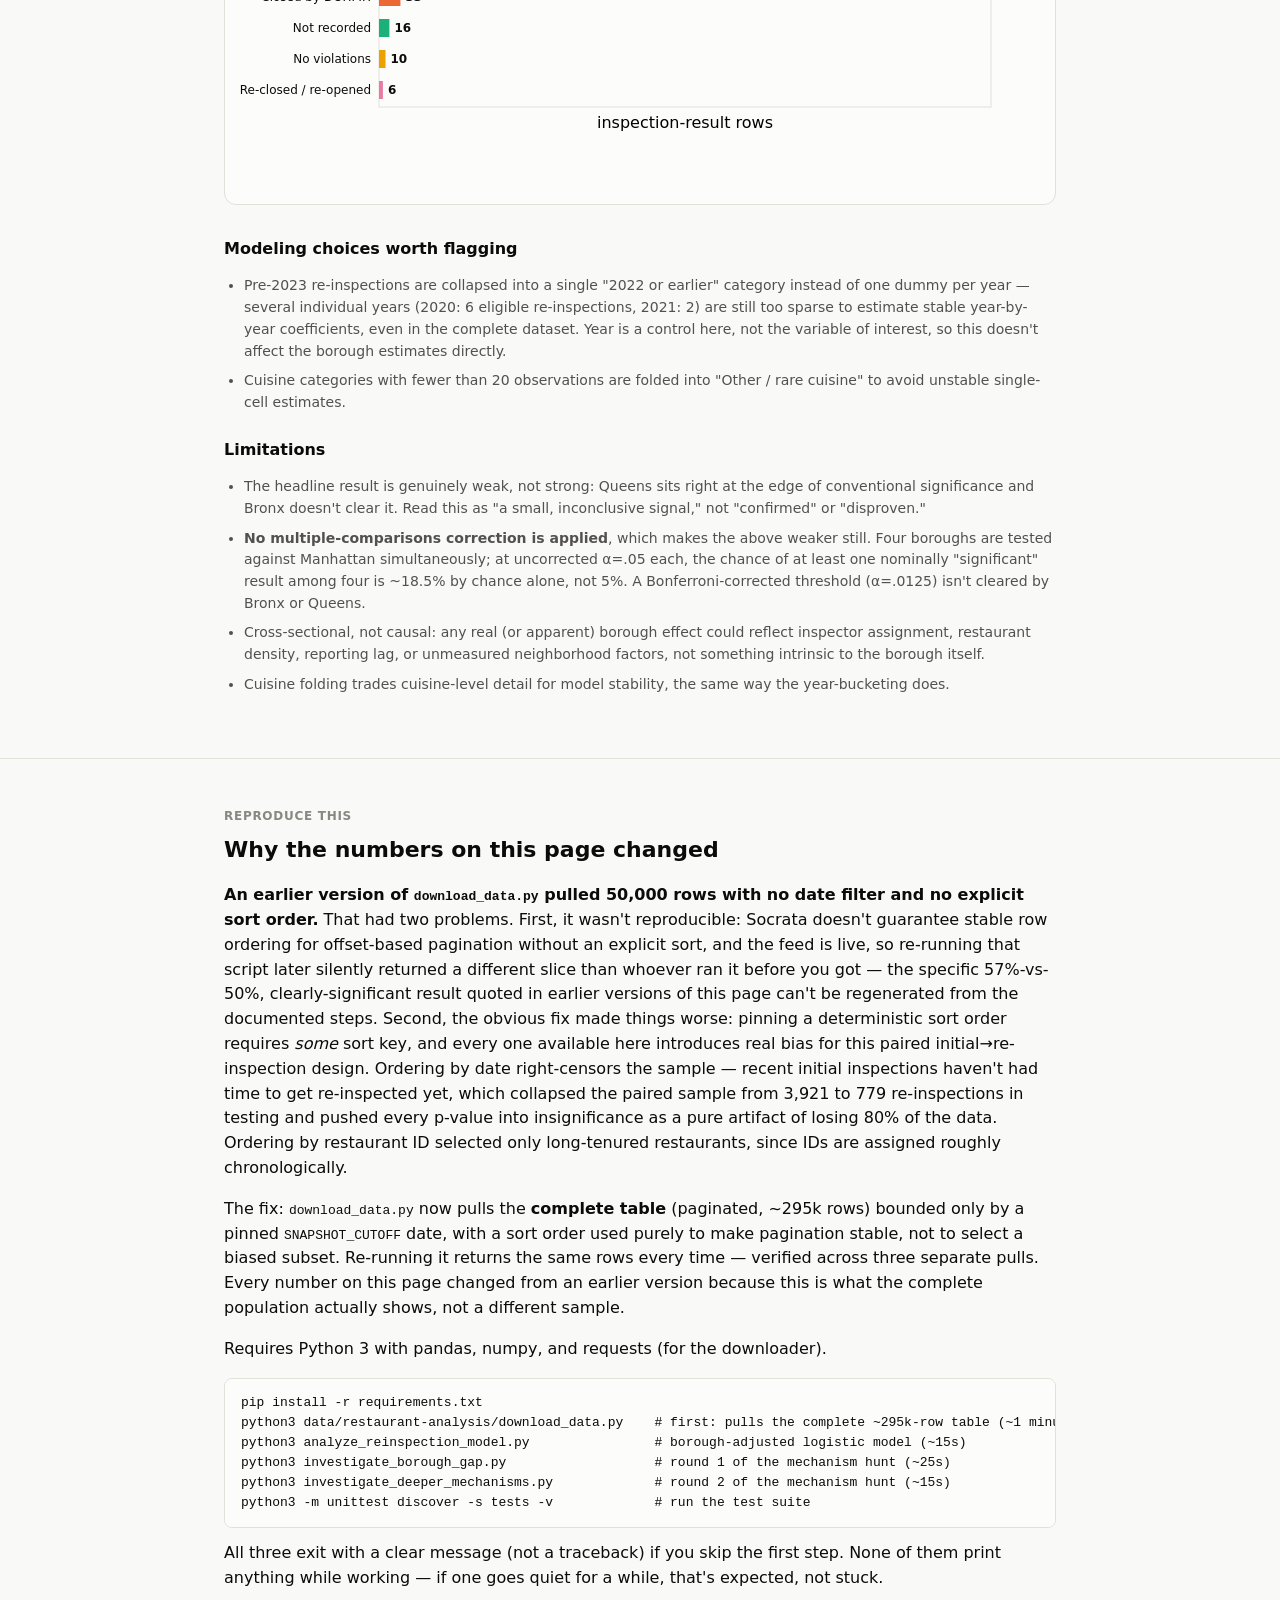
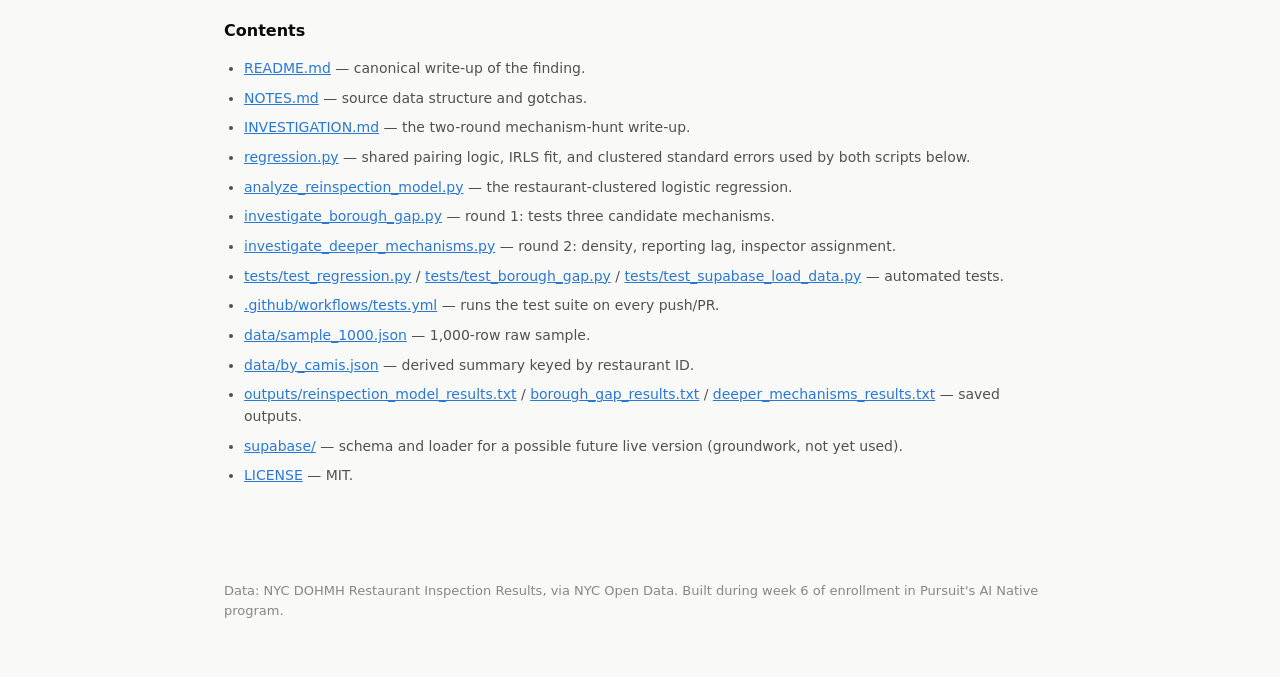
==== commit 5e09d526: "Flag multiple comparisons: 4 boroughs tested at once, no correction applied Neither the code nor any" ====
--- a/index.html
+++ b/index.html
@@ -375,6 +375,7 @@
       <h3 style="font-size:16px; margin:24px 0 10px;">Limitations</h3>
       <ul class="limits-list">
         <li>The headline result is genuinely weak, not strong: Queens sits right at the edge of conventional significance and Bronx doesn't clear it. Read this as "a small, inconclusive signal," not "confirmed" or "disproven."</li>
+        <li><strong>No multiple-comparisons correction is applied</strong>, which makes the above weaker still. Four boroughs are tested against Manhattan simultaneously; at uncorrected α=.05 each, the chance of at least one nominally "significant" result among four is ~18.5% by chance alone, not 5%. A Bonferroni-corrected threshold (α=.0125) isn't cleared by Bronx or Queens.</li>
         <li>Cross-sectional, not causal: any real (or apparent) borough effect could reflect inspector assignment, restaurant density, reporting lag, or unmeasured neighborhood factors, not something intrinsic to the borough itself.</li>
         <li>Cuisine folding trades cuisine-level detail for model stability, the same way the year-bucketing does.</li>
       </ul>
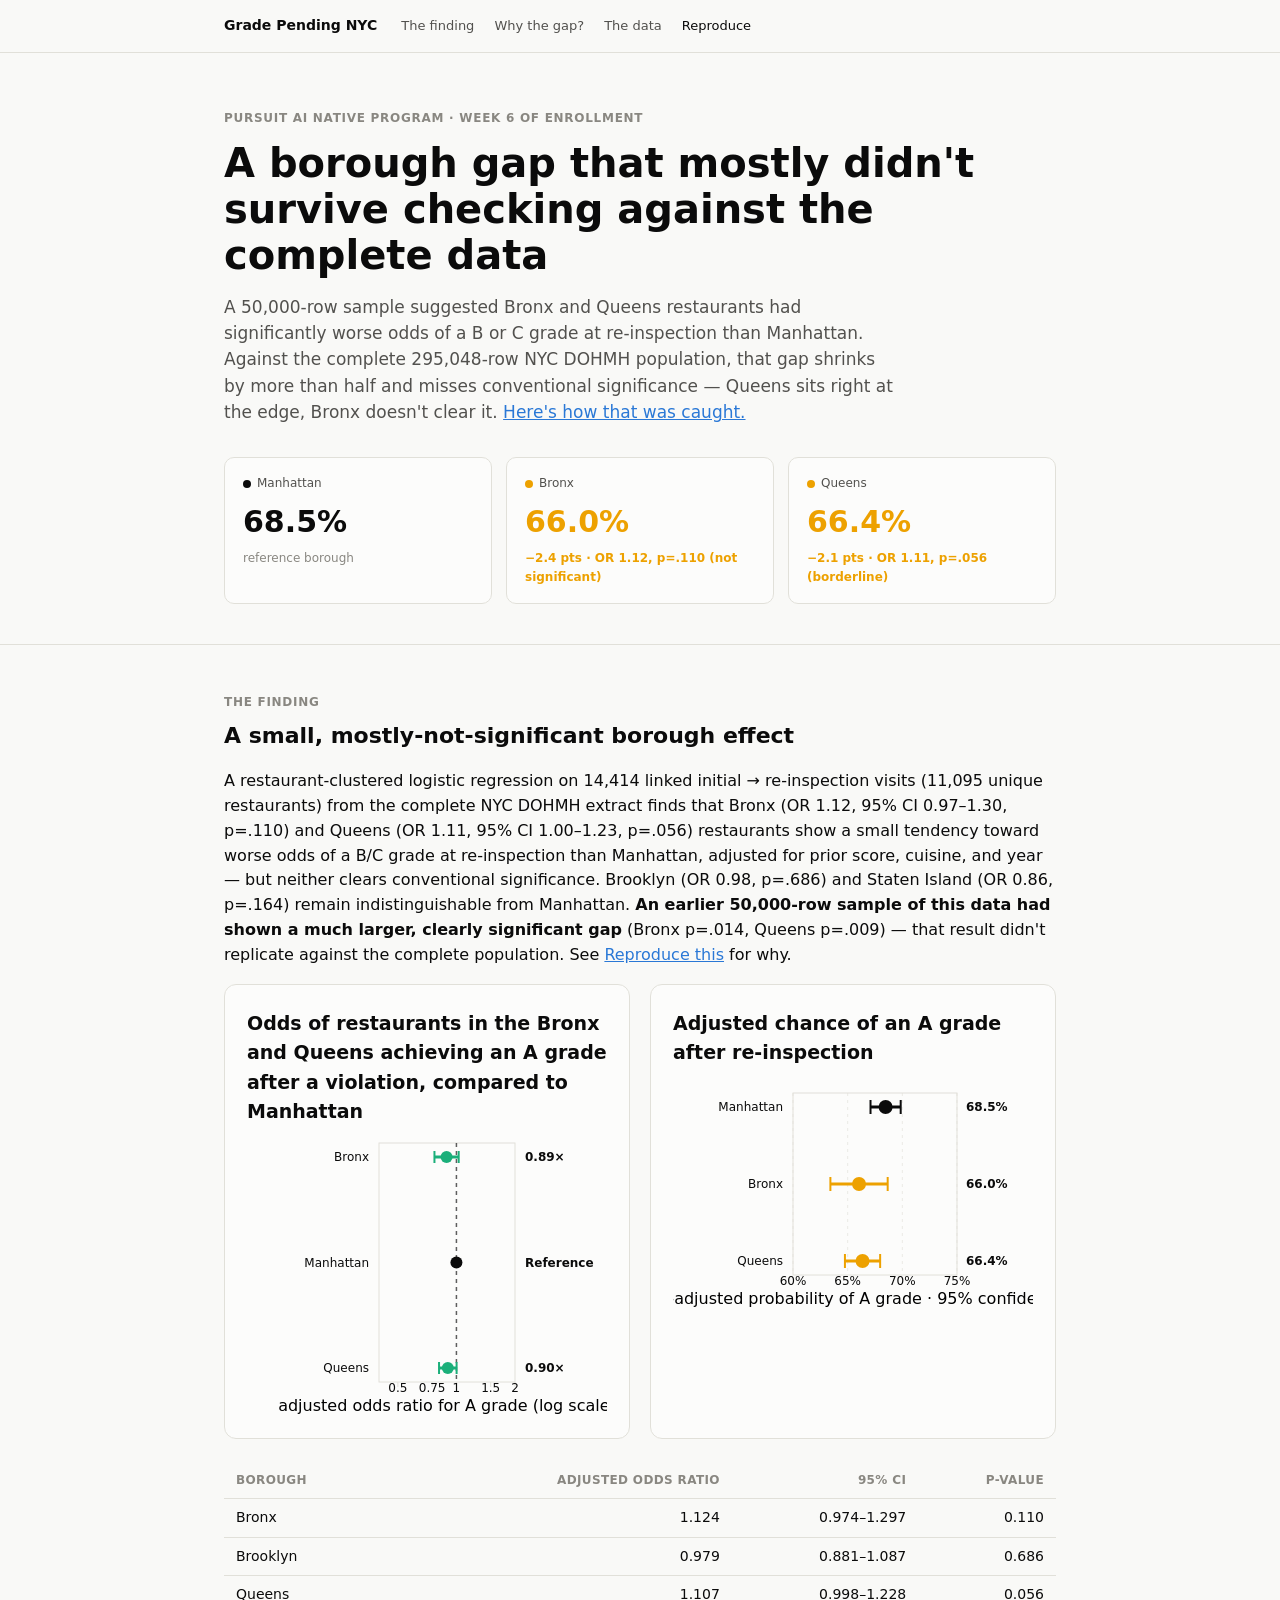
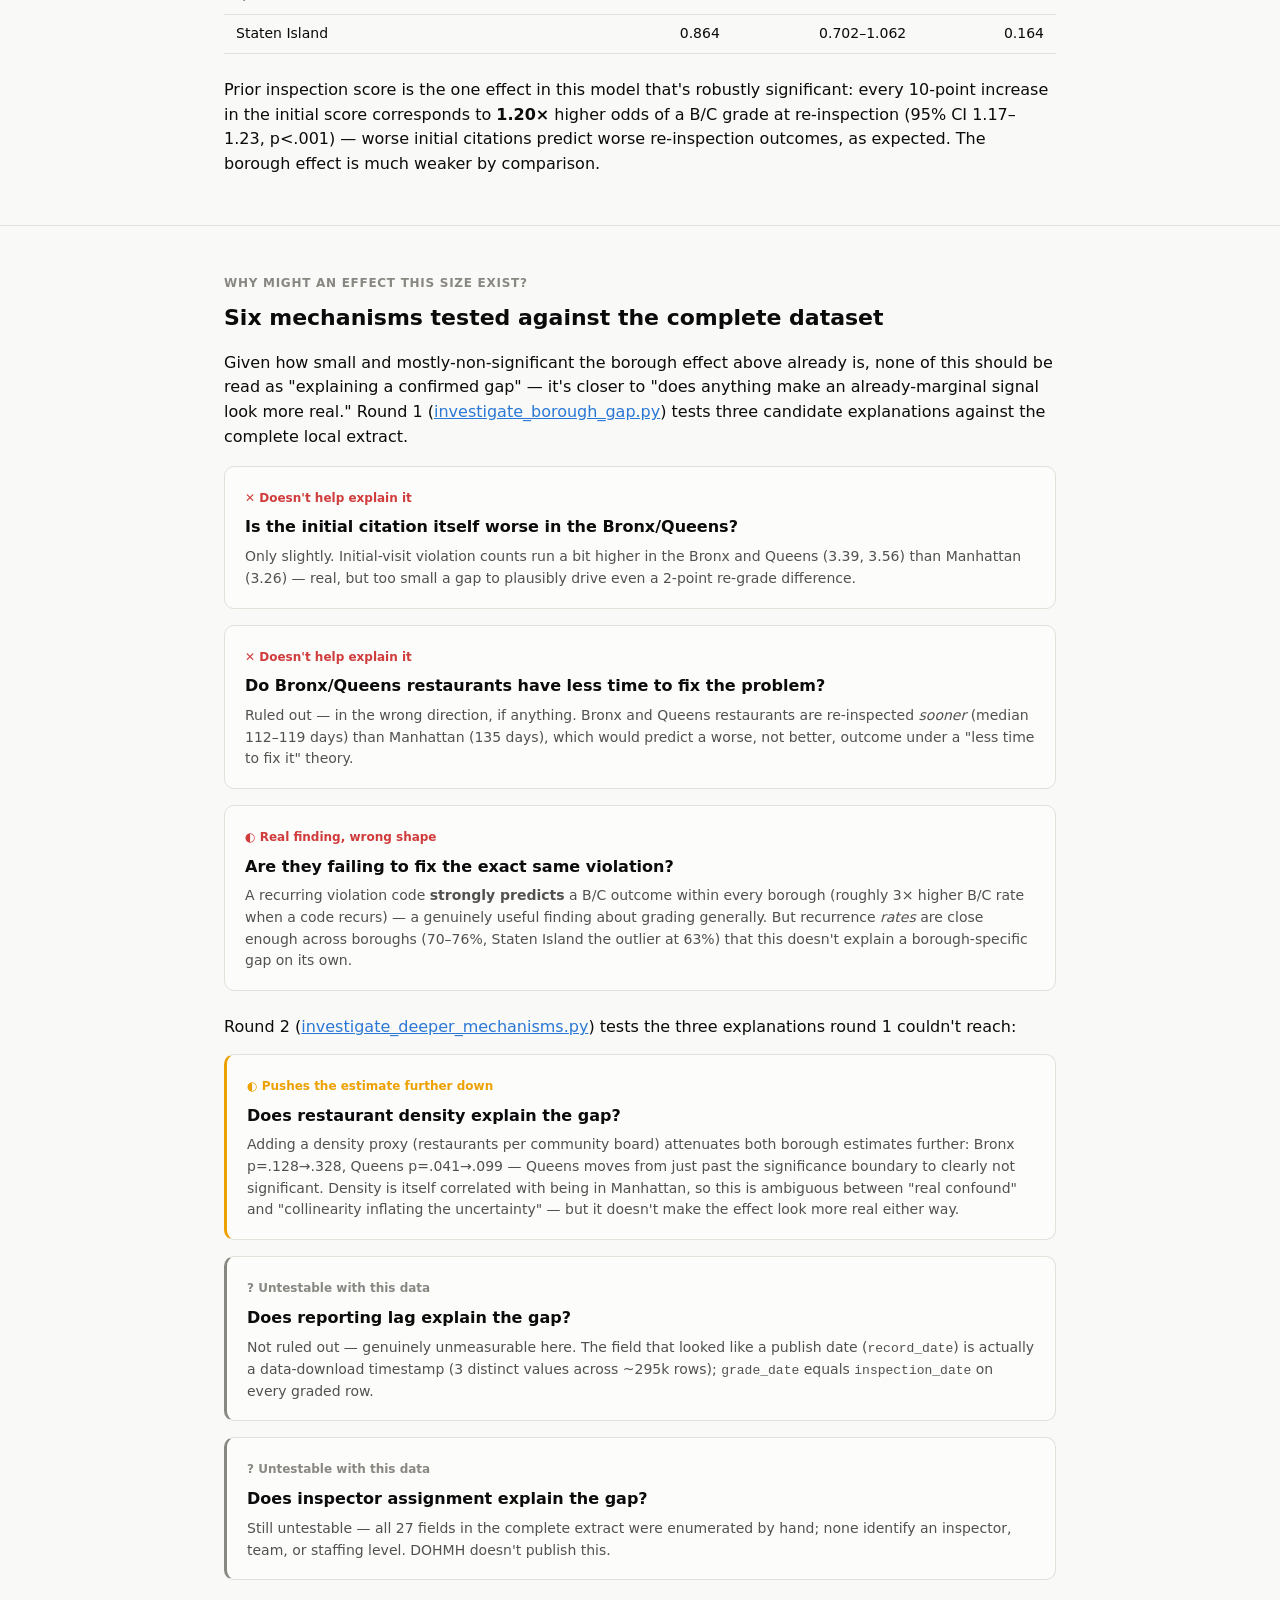
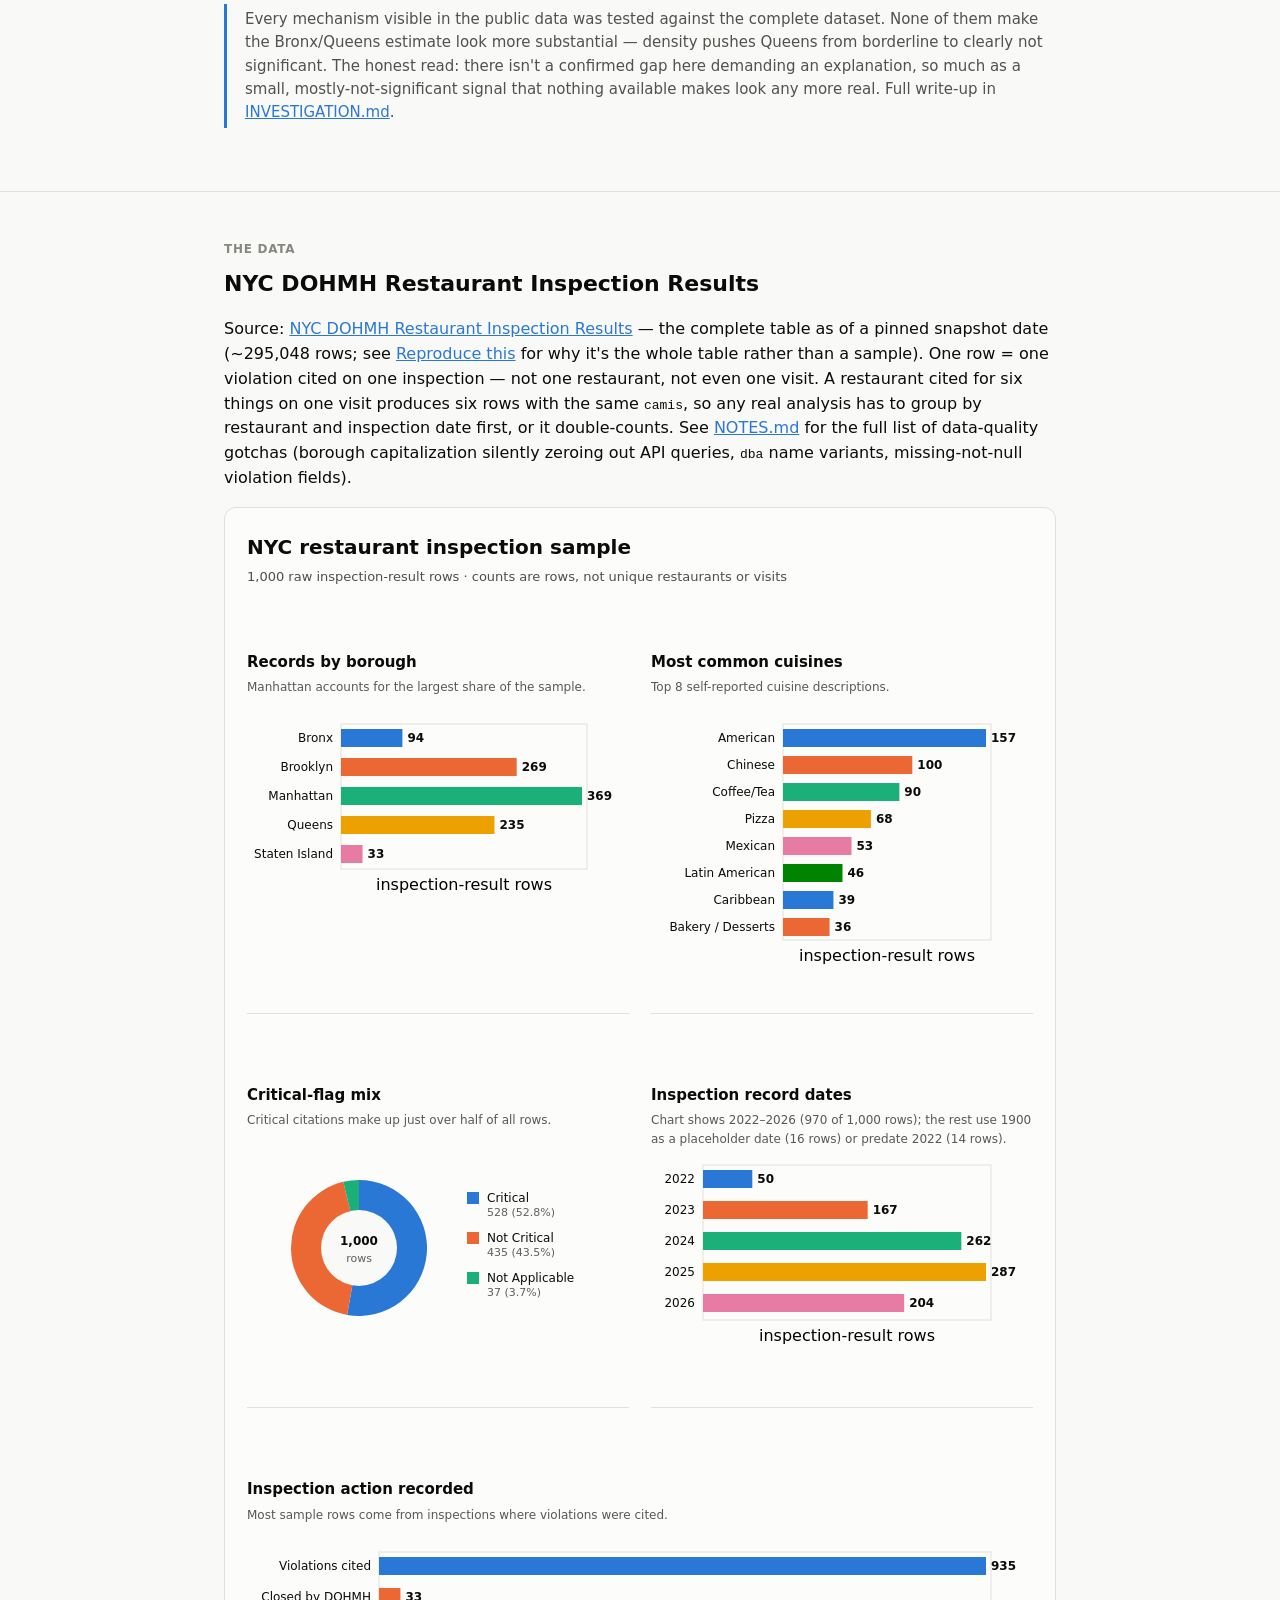
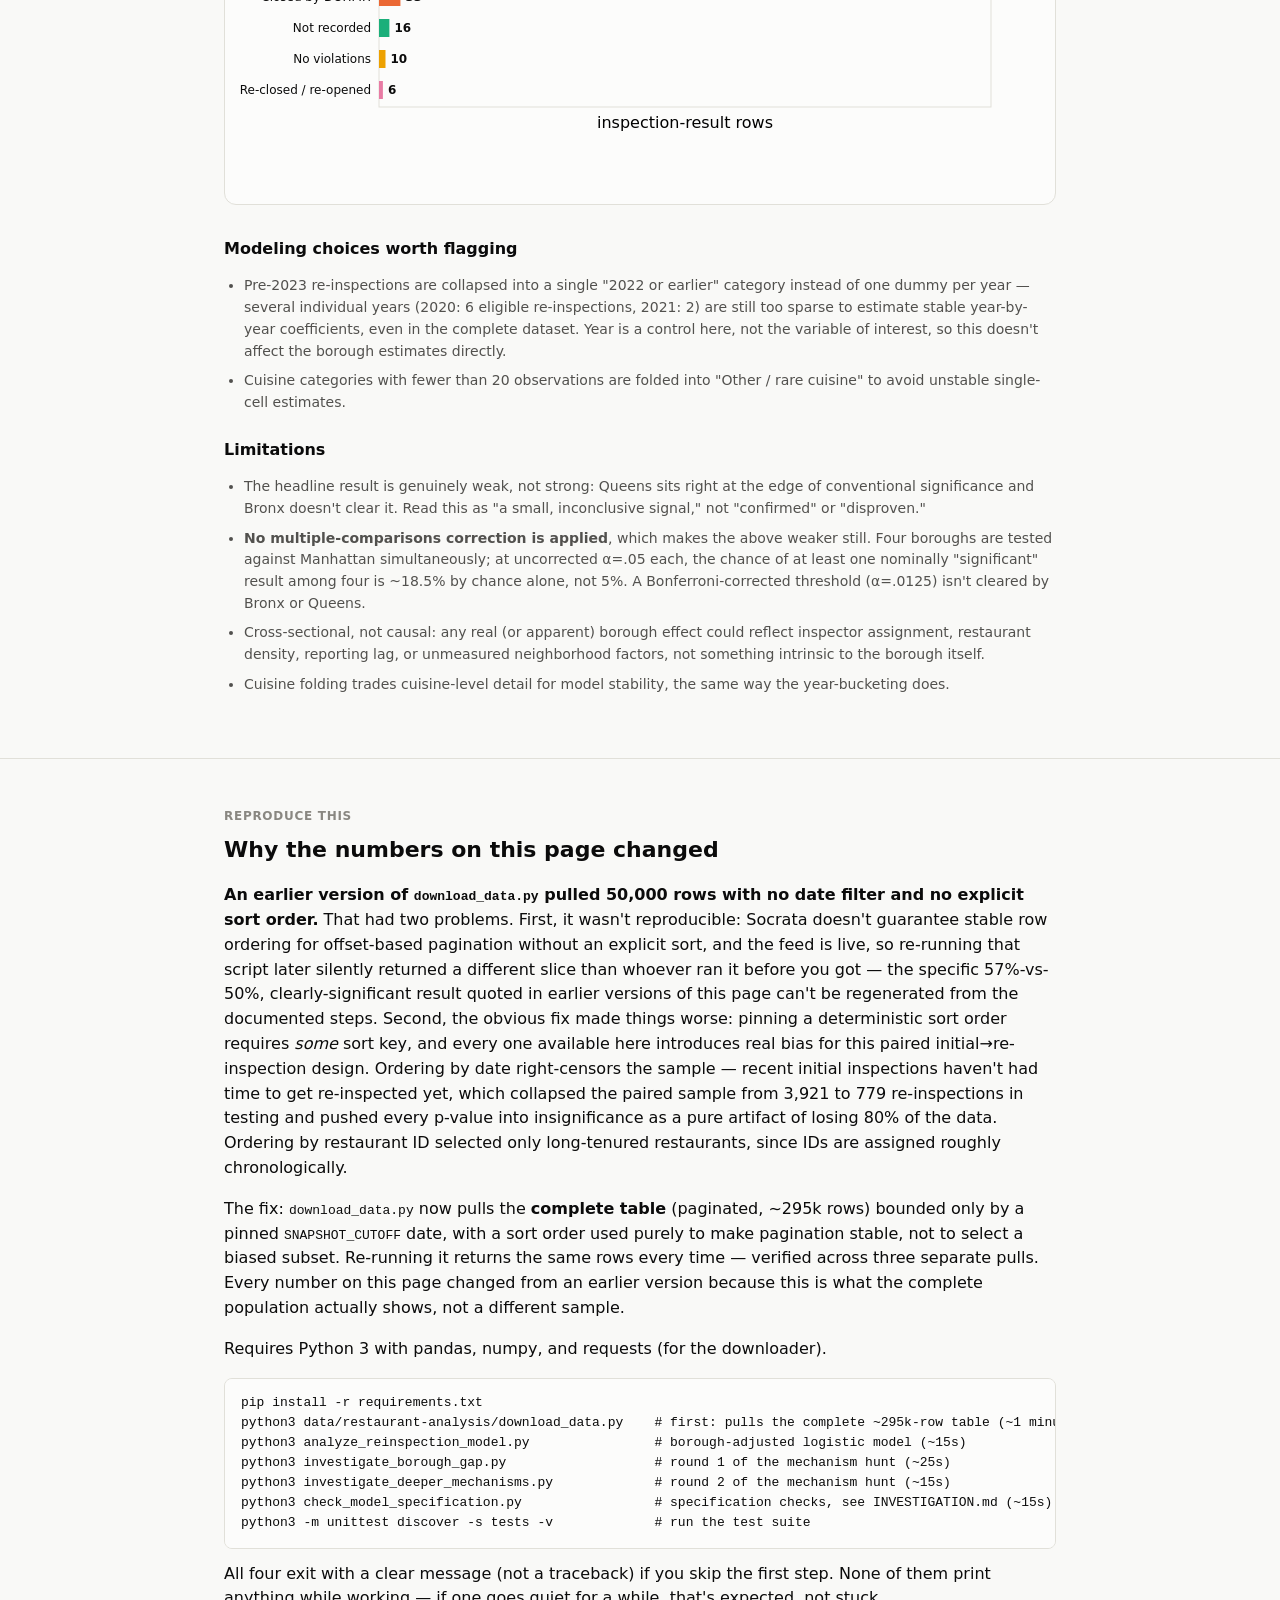
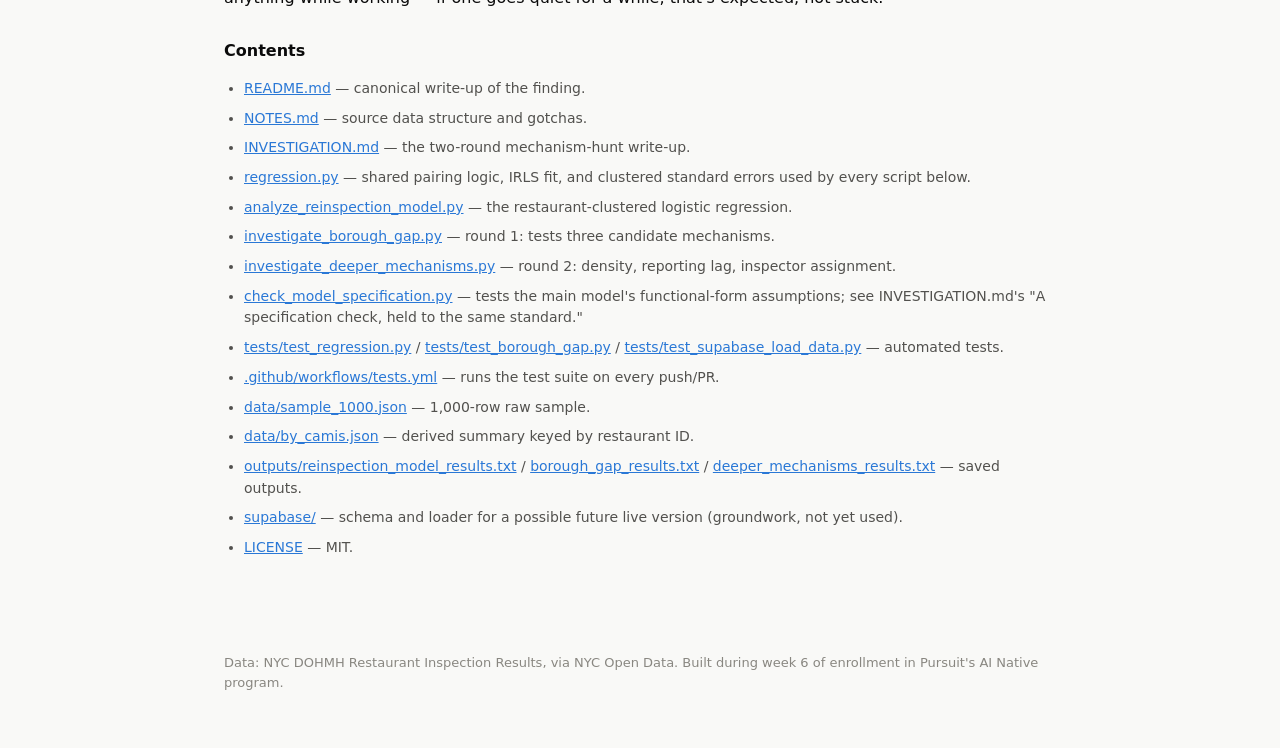
==== commit c26553cf: "Fix five issues in index.html found by this round's full-repo review - Duplicate id="plot" on two di" ====
--- a/index.html
+++ b/index.html
@@ -85,8 +85,8 @@
               #borough-reinspection-odds .value { fill: var(--foreground); font-size: 12px; font-weight: 600; }
               #borough-reinspection-odds .muted { fill: color-mix(in srgb, var(--foreground) 65%, transparent); font-size: 11px; }
             </style>
-            <h3>Odds of Restaurants in the Bronx and Queens Achieving an A Grade after a Violation Compared to Manhattan</h3>
-            <svg id="plot" aria-label="Forest plot of adjusted odds of A grade by borough"></svg>
+            <h3>Odds of restaurants in the Bronx and Queens achieving an A grade after a violation, compared to Manhattan</h3>
+            <svg id="borough-odds-plot" aria-label="Forest plot of adjusted odds of A grade by borough"></svg>
             <script>
               (() => {
                 const root = document.getElementById('borough-reinspection-odds');
@@ -95,7 +95,7 @@
                   {name:'Manhattan', or:1, low:1, high:1, reference:true},
                   {name:'Queens', or:.903, low:.814, high:1.002, significant:false}
                 ];
-                const svg = root.querySelector('#plot');
+                const svg = root.querySelector('#borough-odds-plot');
                 function render() {
                   const W = Math.max(330, svg.clientWidth || 700), H = 285, left = 132, right = 92, top = 28, bottom = 46;
                   const x0 = left, x1 = W - right, y0 = top, y1 = H - bottom, min=.4, max=2;
@@ -133,8 +133,8 @@
               #adjusted-a-grade-probability .label, #adjusted-a-grade-probability .tick { fill: var(--foreground); font-size: 12px; }
               #adjusted-a-grade-probability .value { fill: var(--foreground); font-size: 12px; font-weight: 600; }
             </style>
-            <h3>Adjusted Chance of an A Grade After Re-inspection</h3>
-            <svg id="plot" aria-label="Dot and whisker plot showing adjusted A grade probability and 95 percent confidence intervals"></svg>
+            <h3>Adjusted chance of an A grade after re-inspection</h3>
+            <svg id="a-grade-probability-plot" aria-label="Dot and whisker plot showing adjusted A grade probability and 95 percent confidence intervals"></svg>
             <script>
               (() => {
                 const root = document.getElementById('adjusted-a-grade-probability');
@@ -143,7 +143,7 @@
                   {name:'Bronx', value:.6604, low:.6342, high:.6866},
                   {name:'Queens', value:.6636, low:.6475, high:.6797}
                 ];
-                const svg = root.querySelector('#plot');
+                const svg = root.querySelector('#a-grade-probability-plot');
                 function render() {
                   const W=Math.max(330,svg.clientWidth||700), H=225, left=120, right=76, top=25, bottom=46, min=.60, max=.75;
                   const x=v=>left+(v-min)/(max-min)*(W-left-right), y=i=>top+i*(H-top-bottom)/(rows.length-1);
@@ -320,7 +320,7 @@
             <section class="chart"><h4>Records by borough</h4><p class="note">Manhattan accounts for the largest share of the sample.</p><svg id="borough"></svg></section>
             <section class="chart"><h4>Most common cuisines</h4><p class="note">Top 8 self-reported cuisine descriptions.</p><svg id="cuisine"></svg></section>
             <section class="chart"><h4>Critical-flag mix</h4><p class="note">Critical citations make up just over half of all rows.</p><svg id="critical"></svg></section>
-            <section class="chart"><h4>Inspection record dates</h4><p class="note">1900 entries are missing/sentinel dates and are shown separately.</p><svg id="years"></svg></section>
+            <section class="chart"><h4>Inspection record dates</h4><p class="note">Chart shows 2022–2026 (970 of 1,000 rows); the rest use 1900 as a placeholder date (16 rows) or predate 2022 (14 rows).</p><svg id="years"></svg></section>
             <section class="chart"><h4>Inspection action recorded</h4><p class="note">Most sample rows come from inspections where violations were cited.</p><svg id="action"></svg></section>
           </div>
           <script>
@@ -347,7 +347,7 @@
               const svg=root.querySelector('#critical'), W=Math.max(300,svg.clientWidth||460), H=210, cx=112,cy=99,r=68,total=1000; let angle=-Math.PI/2, out='';
               data.critical.forEach((d,i)=>{ const a=d.value/total*Math.PI*2, x1=cx+r*Math.cos(angle), y1=cy+r*Math.sin(angle), x2=cx+r*Math.cos(angle+a), y2=cy+r*Math.sin(angle+a), large=a>Math.PI?1:0; out+=`<path d="M ${cx} ${cy} L ${x1} ${y1} A ${r} ${r} 0 ${large} 1 ${x2} ${y2} Z" fill="${colors[i]}"></path>`; angle+=a; });
               out += `<circle cx="${cx}" cy="${cy}" r="38" fill="var(--background)"></circle><text class="value" x="${cx}" y="${cy-3}" text-anchor="middle">1,000</text><text class="muted" x="${cx}" y="${cy+14}" text-anchor="middle">rows</text>`;
-              data.critical.forEach((d,i)=>{let y=54+i*36;out+=`<rect x="220" y="${y-11}" width="12" height="12" fill="${colors[i]}"></rect><text class="label" x="240" y="${y}">${esc(d.label)}</text><text class="value" text-anchor="end" x="${W-8}" y="${y}">${d.value} (${(d.value/10).toFixed(1)}%)</text>`}); svg.setAttribute('viewBox',`0 0 ${W} ${H}`);svg.setAttribute('height',H);svg.innerHTML=out;
+              data.critical.forEach((d,i)=>{let y=54+i*40;out+=`<rect x="220" y="${y-11}" width="12" height="12" fill="${colors[i]}"></rect><text class="label" x="240" y="${y-1}">${esc(d.label)}</text><text class="muted" x="240" y="${y+13}">${d.value} (${(d.value/10).toFixed(1)}%)</text>`}); svg.setAttribute('viewBox',`0 0 ${W} ${H}`);svg.setAttribute('height',H);svg.innerHTML=out;
             }
             function draw(){ bars('borough',data.borough,{left:94}); bars('cuisine',data.cuisine,{left:132,row:27}); donut(); bars('years',data.years,{left:52,row:31}); bars('action',data.action,{left:132,row:31}); }
             new ResizeObserver(draw).observe(root); draw();
@@ -420,9 +420,10 @@
 python3 analyze_reinspection_model.py                # borough-adjusted logistic model (~15s)
 python3 investigate_borough_gap.py                   # round 1 of the mechanism hunt (~25s)
 python3 investigate_deeper_mechanisms.py             # round 2 of the mechanism hunt (~15s)
+python3 check_model_specification.py                 # specification checks, see INVESTIGATION.md (~15s)
 python3 -m unittest discover -s tests -v             # run the test suite</code></pre>
       <p class="section-intro" style="margin-top: 10px;">
-        All three exit with a clear message (not a traceback) if you skip the first
+        All four exit with a clear message (not a traceback) if you skip the first
         step. None of them print anything while working — if one goes quiet for a
         while, that's expected, not stuck.
       </p>
@@ -432,10 +433,11 @@
         <li><a href="README.md">README.md</a> — canonical write-up of the finding.</li>
         <li><a href="NOTES.md">NOTES.md</a> — source data structure and gotchas.</li>
         <li><a href="INVESTIGATION.md">INVESTIGATION.md</a> — the two-round mechanism-hunt write-up.</li>
-        <li><a href="regression.py">regression.py</a> — shared pairing logic, IRLS fit, and clustered standard errors used by both scripts below.</li>
+        <li><a href="regression.py">regression.py</a> — shared pairing logic, IRLS fit, and clustered standard errors used by every script below.</li>
         <li><a href="analyze_reinspection_model.py">analyze_reinspection_model.py</a> — the restaurant-clustered logistic regression.</li>
         <li><a href="investigate_borough_gap.py">investigate_borough_gap.py</a> — round 1: tests three candidate mechanisms.</li>
         <li><a href="investigate_deeper_mechanisms.py">investigate_deeper_mechanisms.py</a> — round 2: density, reporting lag, inspector assignment.</li>
+        <li><a href="check_model_specification.py">check_model_specification.py</a> — tests the main model's functional-form assumptions; see INVESTIGATION.md's "A specification check, held to the same standard."</li>
         <li><a href="tests/test_regression.py">tests/test_regression.py</a> / <a href="tests/test_borough_gap.py">tests/test_borough_gap.py</a> / <a href="tests/test_supabase_load_data.py">tests/test_supabase_load_data.py</a> — automated tests.</li>
         <li><a href=".github/workflows/tests.yml">.github/workflows/tests.yml</a> — runs the test suite on every push/PR.</li>
         <li><a href="data/sample_1000.json">data/sample_1000.json</a> — 1,000-row raw sample.</li>
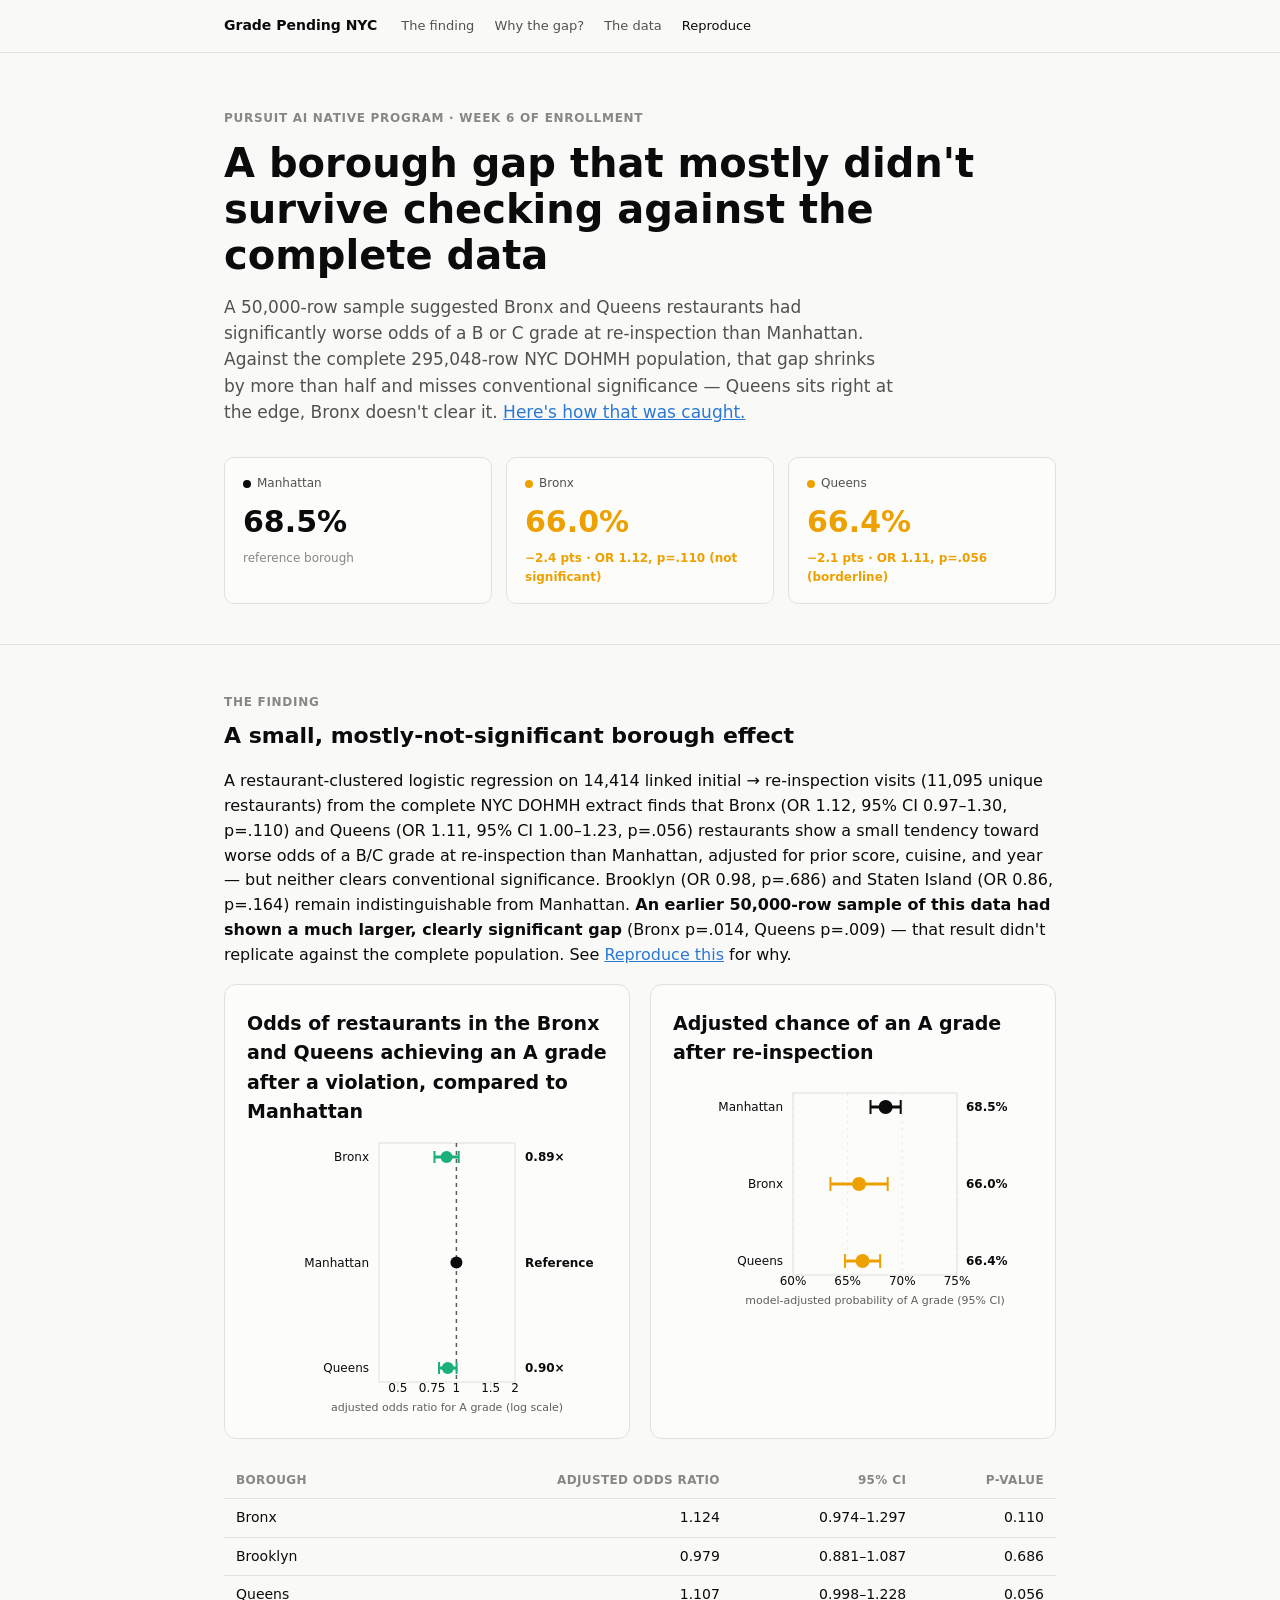
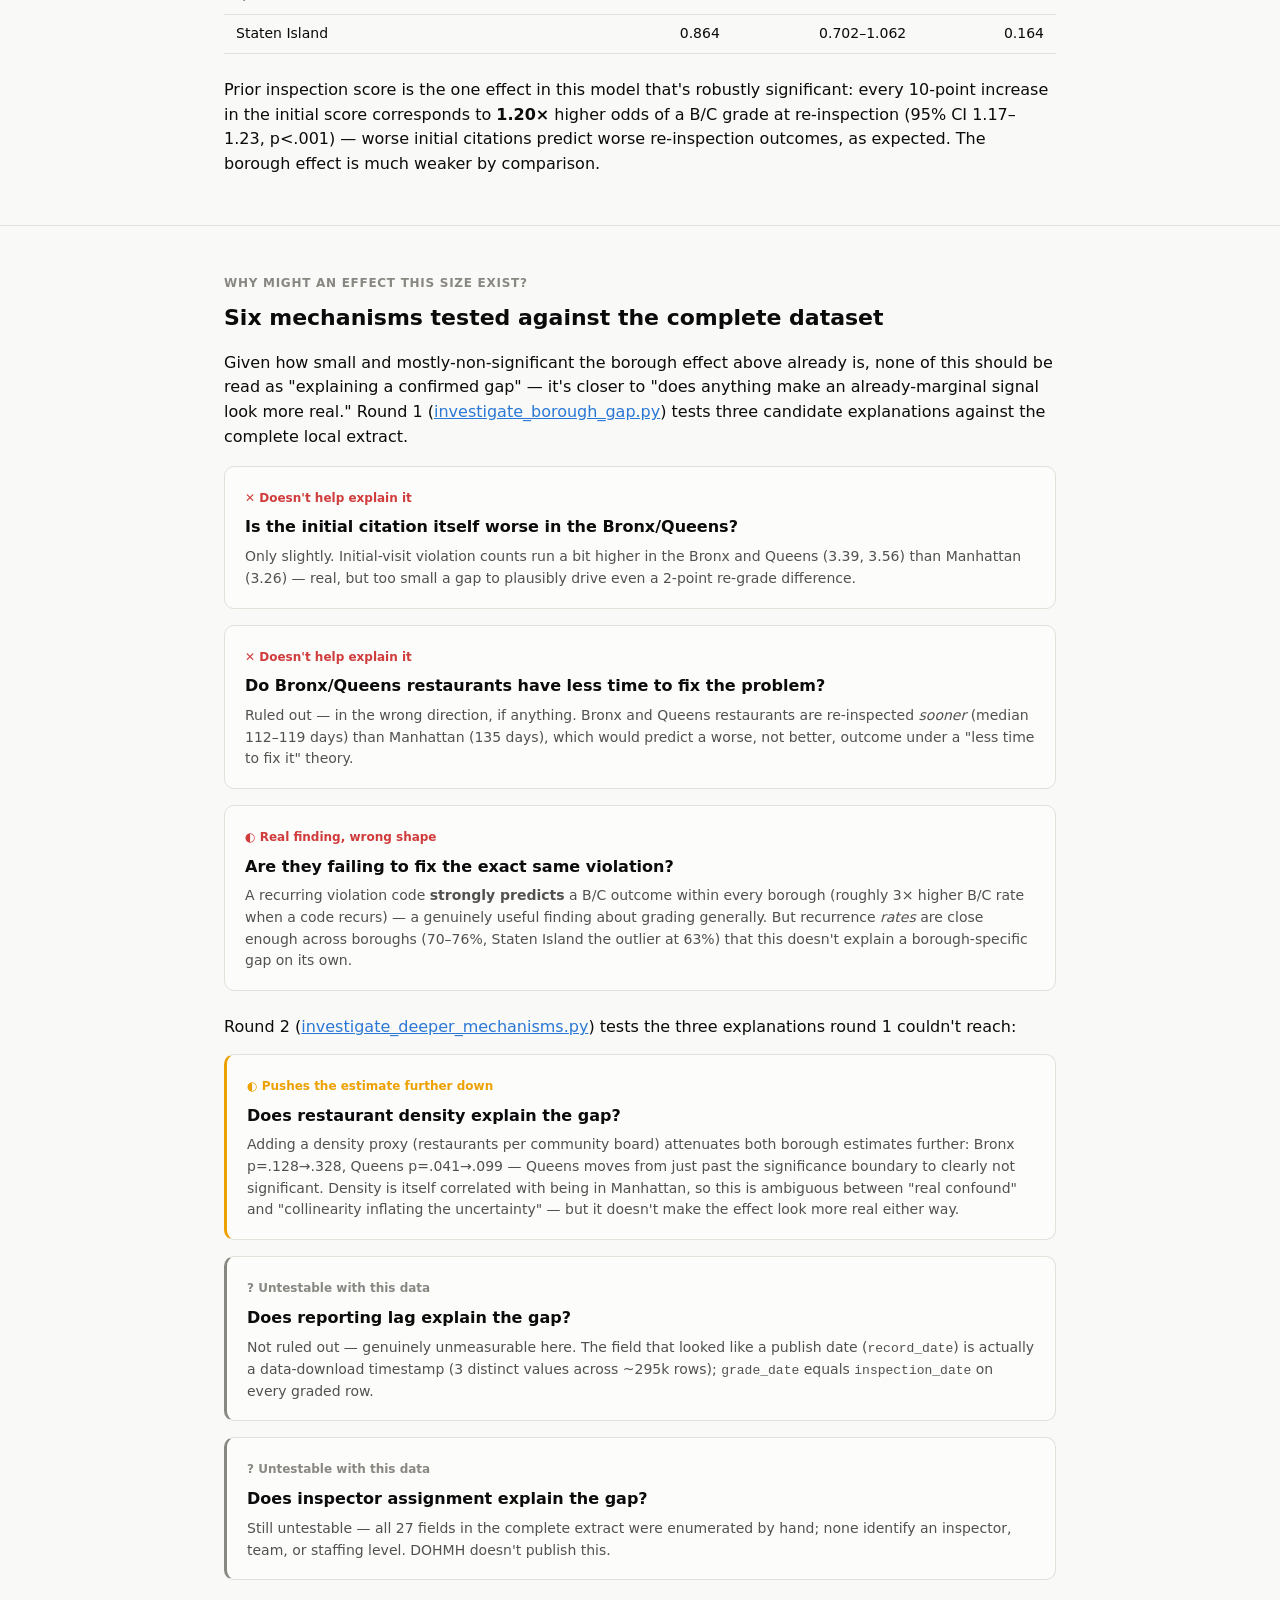
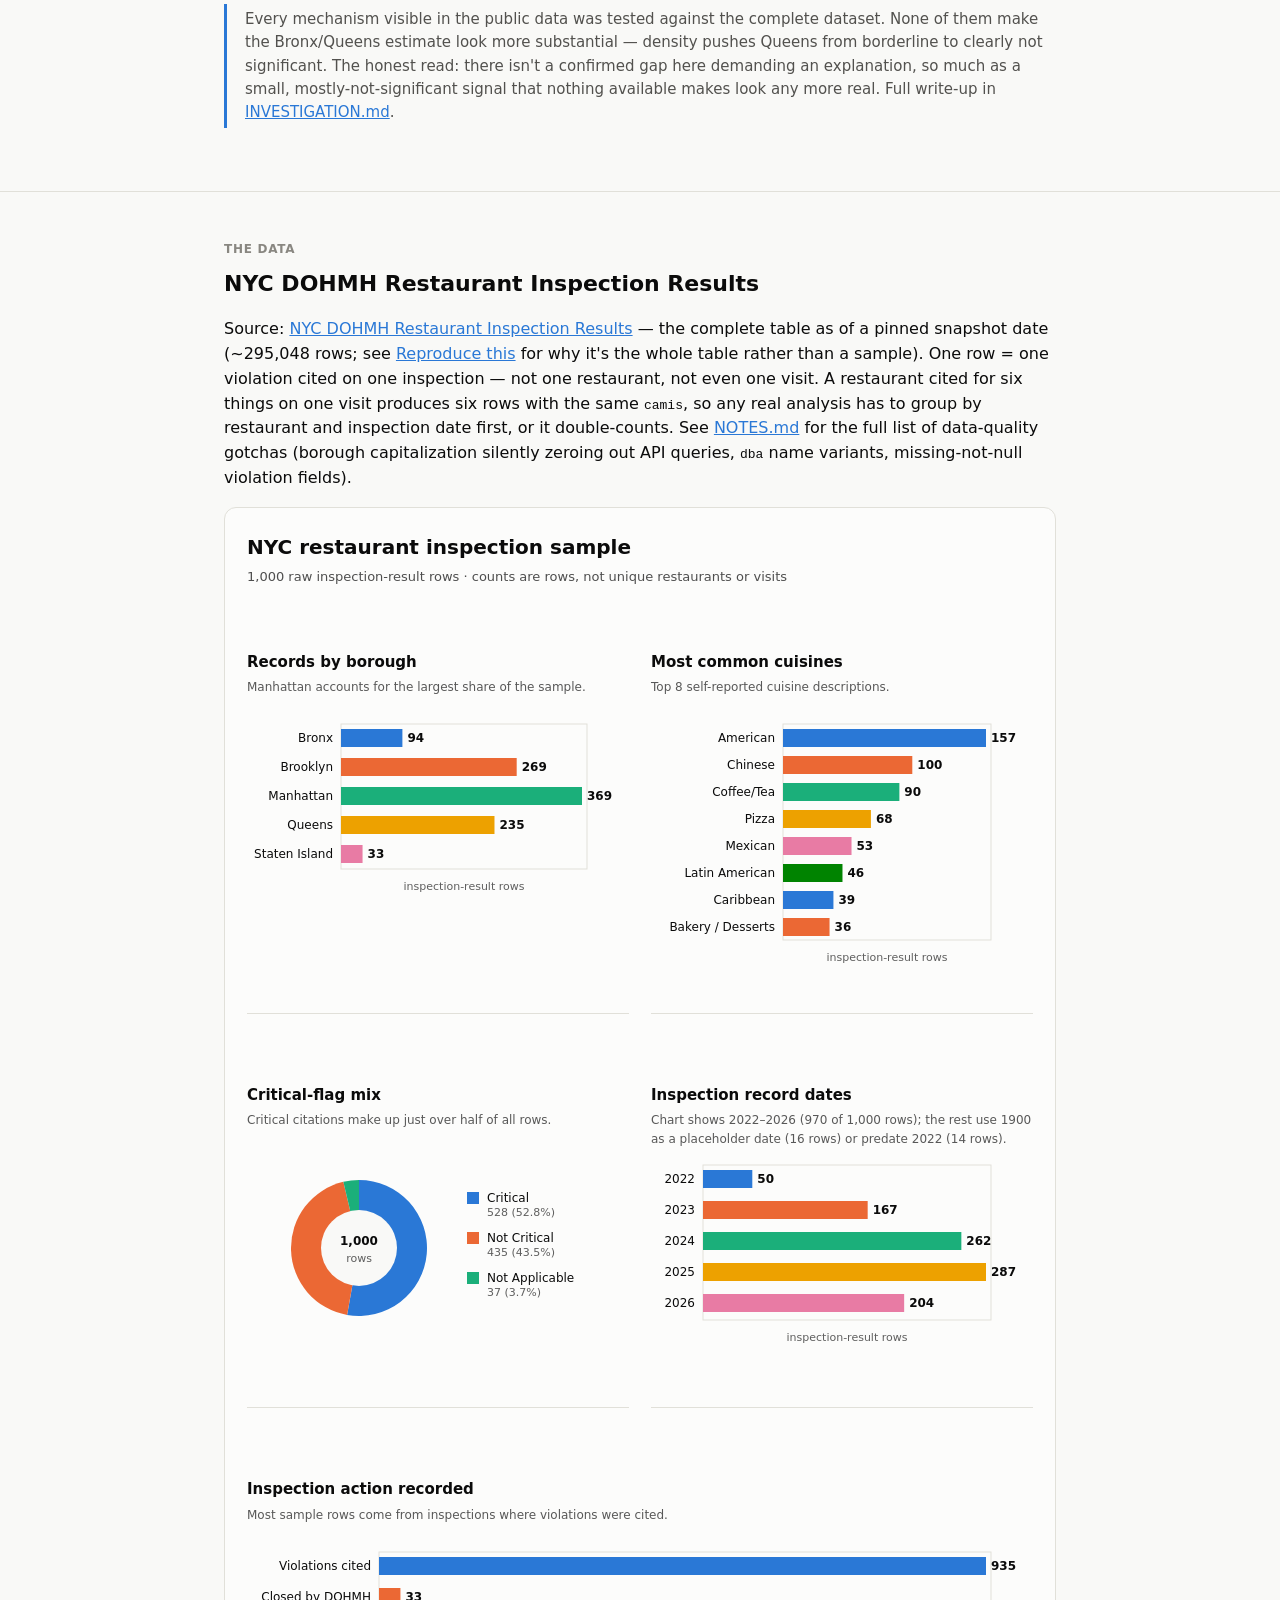
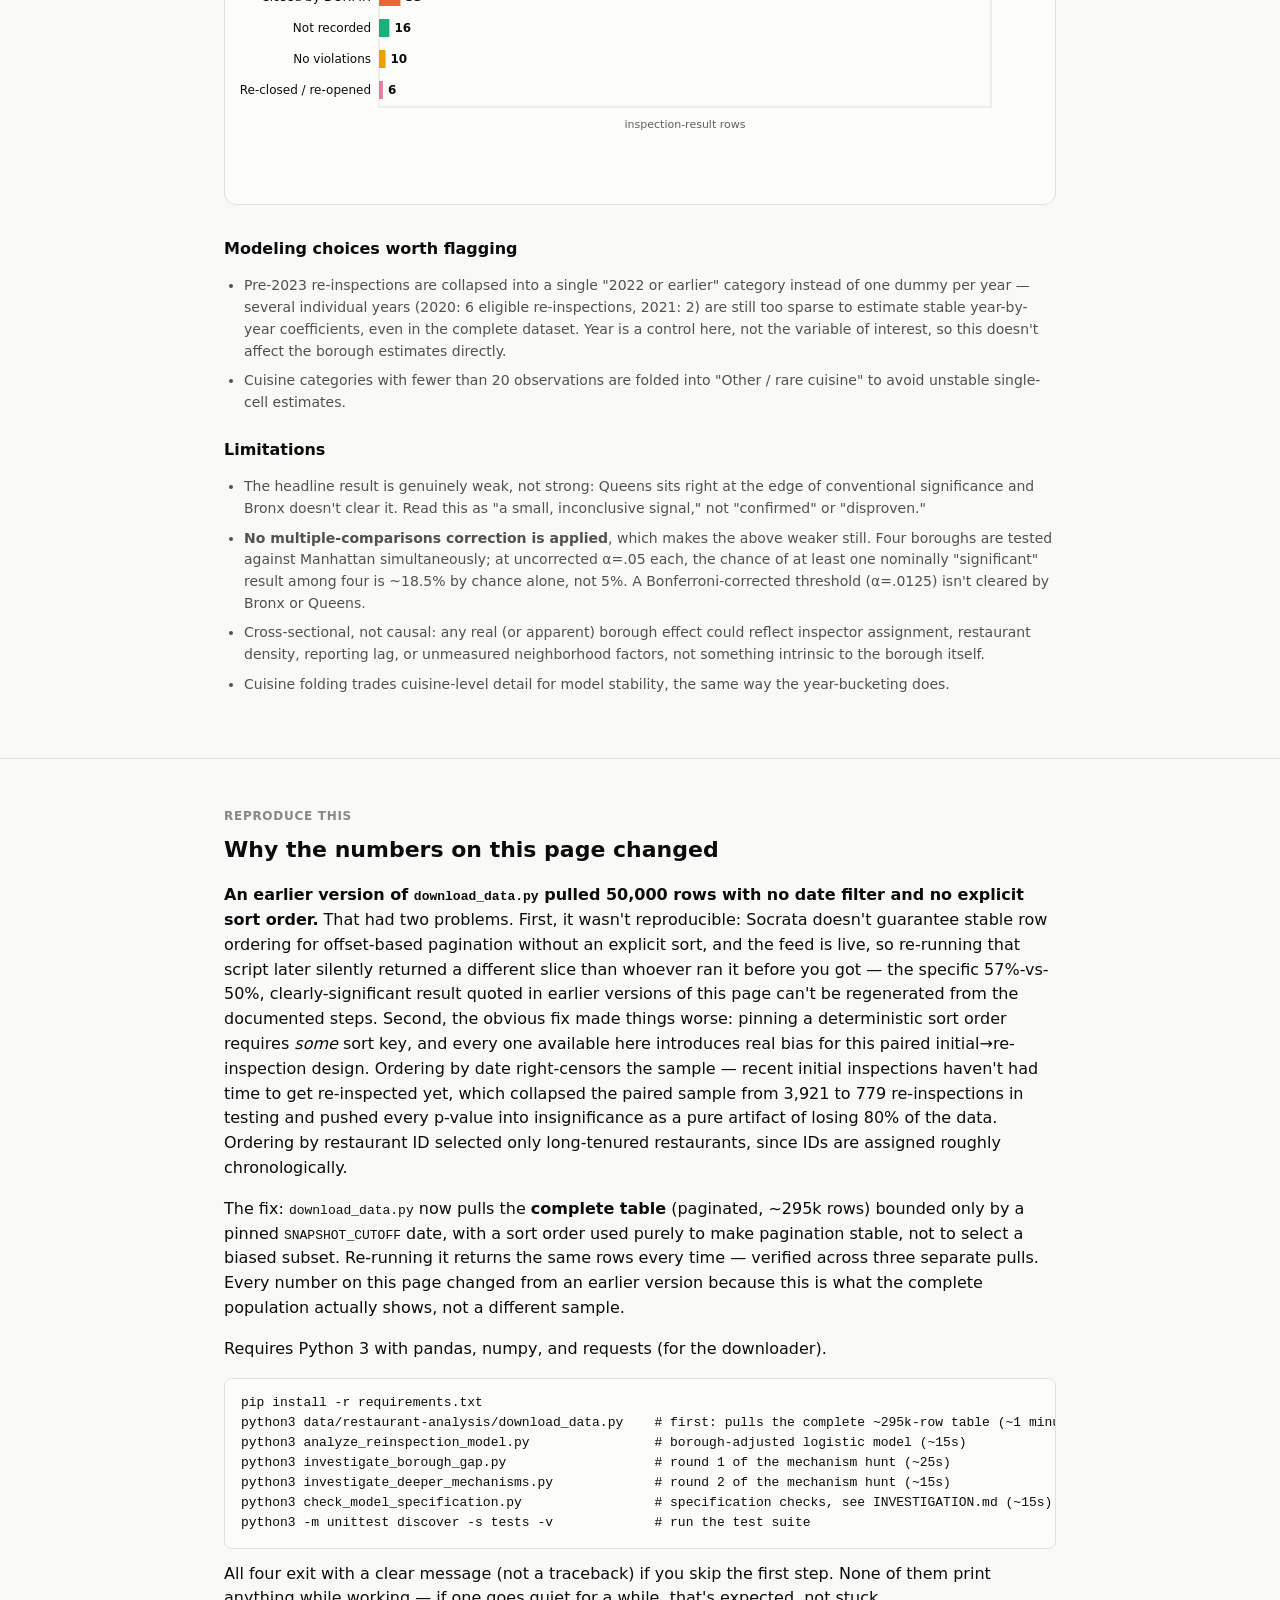
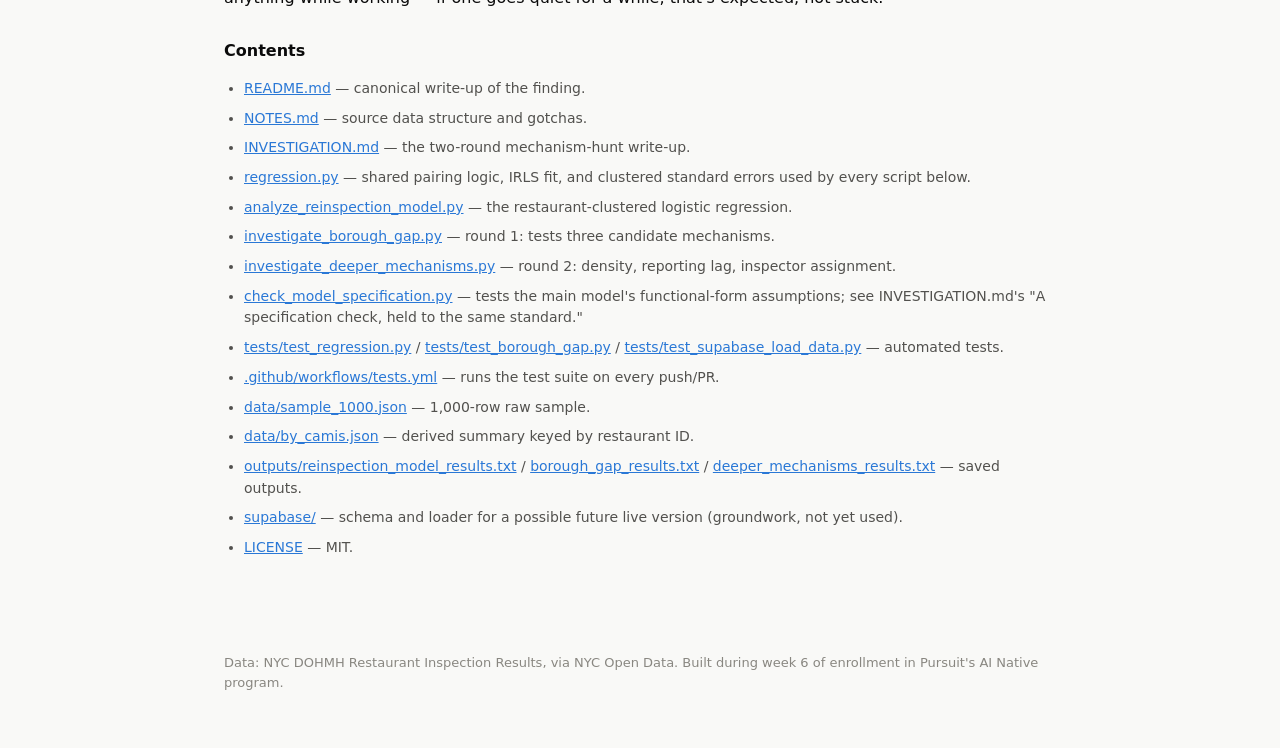
==== commit 5abc3bf6: "Fix chart axis-title text: unstyled, oversized, invisible in dark mode Also found in this round's mo" ====
--- a/index.html
+++ b/index.html
@@ -84,6 +84,7 @@
               #borough-reinspection-odds .label, #borough-reinspection-odds .tick { fill: var(--foreground); font-size: 12px; }
               #borough-reinspection-odds .value { fill: var(--foreground); font-size: 12px; font-weight: 600; }
               #borough-reinspection-odds .muted { fill: color-mix(in srgb, var(--foreground) 65%, transparent); font-size: 11px; }
+              #borough-reinspection-odds .axis-title { fill: color-mix(in srgb, var(--foreground) 65%, transparent); font-size: 11px; }
             </style>
             <h3>Odds of restaurants in the Bronx and Queens achieving an A grade after a violation, compared to Manhattan</h3>
             <svg id="borough-odds-plot" aria-label="Forest plot of adjusted odds of A grade by borough"></svg>
@@ -132,6 +133,7 @@
               #adjusted-a-grade-probability .grid { stroke: var(--border); stroke-width: 1; stroke-dasharray: 3 4; opacity: .65; }
               #adjusted-a-grade-probability .label, #adjusted-a-grade-probability .tick { fill: var(--foreground); font-size: 12px; }
               #adjusted-a-grade-probability .value { fill: var(--foreground); font-size: 12px; font-weight: 600; }
+              #adjusted-a-grade-probability .axis-title { fill: color-mix(in srgb, var(--foreground) 65%, transparent); font-size: 11px; }
             </style>
             <h3>Adjusted chance of an A grade after re-inspection</h3>
             <svg id="a-grade-probability-plot" aria-label="Dot and whisker plot showing adjusted A grade probability and 95 percent confidence intervals"></svg>
@@ -151,7 +153,7 @@
                   let out=`<rect class="axis" data-chart-frame x="${left}" y="${top-14}" width="${W-left-right}" height="${H-top-bottom+28}" fill="none"></rect>`;
                   ticks.forEach(t=>{out+=`<line class="grid" x1="${x(t)}" x2="${x(t)}" y1="${top-14}" y2="${H-bottom+14}"></line><text class="tick" x="${x(t)}" y="${H-22}" text-anchor="middle">${Math.round(t*100)}%</text>`;});
                   rows.forEach((d,i)=>{const yy=y(i), color=d.reference?'var(--foreground)':'var(--viz-series-4)';out+=`<text class="label" x="${left-10}" y="${yy+4}" text-anchor="end">${d.name}</text><line x1="${x(d.low)}" x2="${x(d.high)}" y1="${yy}" y2="${yy}" stroke="${color}" stroke-width="3"></line><line x1="${x(d.low)}" x2="${x(d.low)}" y1="${yy-7}" y2="${yy+7}" stroke="${color}" stroke-width="2"></line><line x1="${x(d.high)}" x2="${x(d.high)}" y1="${yy-7}" y2="${yy+7}" stroke="${color}" stroke-width="2"></line><circle cx="${x(d.value)}" cy="${yy}" r="7" fill="${color}"></circle><text class="value" x="${W-right+9}" y="${yy+4}">${(d.value*100).toFixed(1)}%</text>`;});
-                  out+=`<text class="axis-title" data-axis="x" x="${(left+W-right)/2}" y="${H-3}" text-anchor="middle">model-adjusted probability of A grade · 95% confidence interval</text>`;
+                  out+=`<text class="axis-title" data-axis="x" x="${(left+W-right)/2}" y="${H-3}" text-anchor="middle">model-adjusted probability of A grade (95% CI)</text>`;
                   svg.setAttribute('viewBox',`0 0 ${W} ${H}`);svg.setAttribute('height',H);svg.innerHTML=out;
                 }
                 new ResizeObserver(render).observe(root);render();
@@ -312,6 +314,7 @@
             #nyc-inspection-charts .label { fill: var(--foreground); font-size: 12px; }
             #nyc-inspection-charts .value { fill: var(--foreground); font-size: 12px; font-weight: 600; }
             #nyc-inspection-charts .muted { fill: color-mix(in srgb, var(--foreground) 65%, transparent); font-size: 11px; }
+            #nyc-inspection-charts .axis-title { fill: color-mix(in srgb, var(--foreground) 65%, transparent); font-size: 11px; }
             @media (max-width: 620px) { #nyc-inspection-charts .grid { grid-template-columns: 1fr; } #nyc-inspection-charts .chart:last-child { grid-column:auto; } }
           </style>
           <h3>NYC restaurant inspection sample</h3>
--- a/styles.css
+++ b/styles.css
@@ -86,6 +86,16 @@
   overflow-x: auto;
 }
 
+@media (max-width: 620px) {
+  /* Below this width the nav's links can exceed the viewport and need a
+     horizontal scroll to reach "The data" / "Reproduce" -- fade the right
+     edge so that's visible rather than looking like the list just ends. */
+  nav.site-nav .wrap {
+    -webkit-mask-image: linear-gradient(to right, black calc(100% - 28px), transparent 100%);
+    mask-image: linear-gradient(to right, black calc(100% - 28px), transparent 100%);
+  }
+}
+
 nav.site-nav a {
   font-size: 13px;
   color: var(--text-secondary);
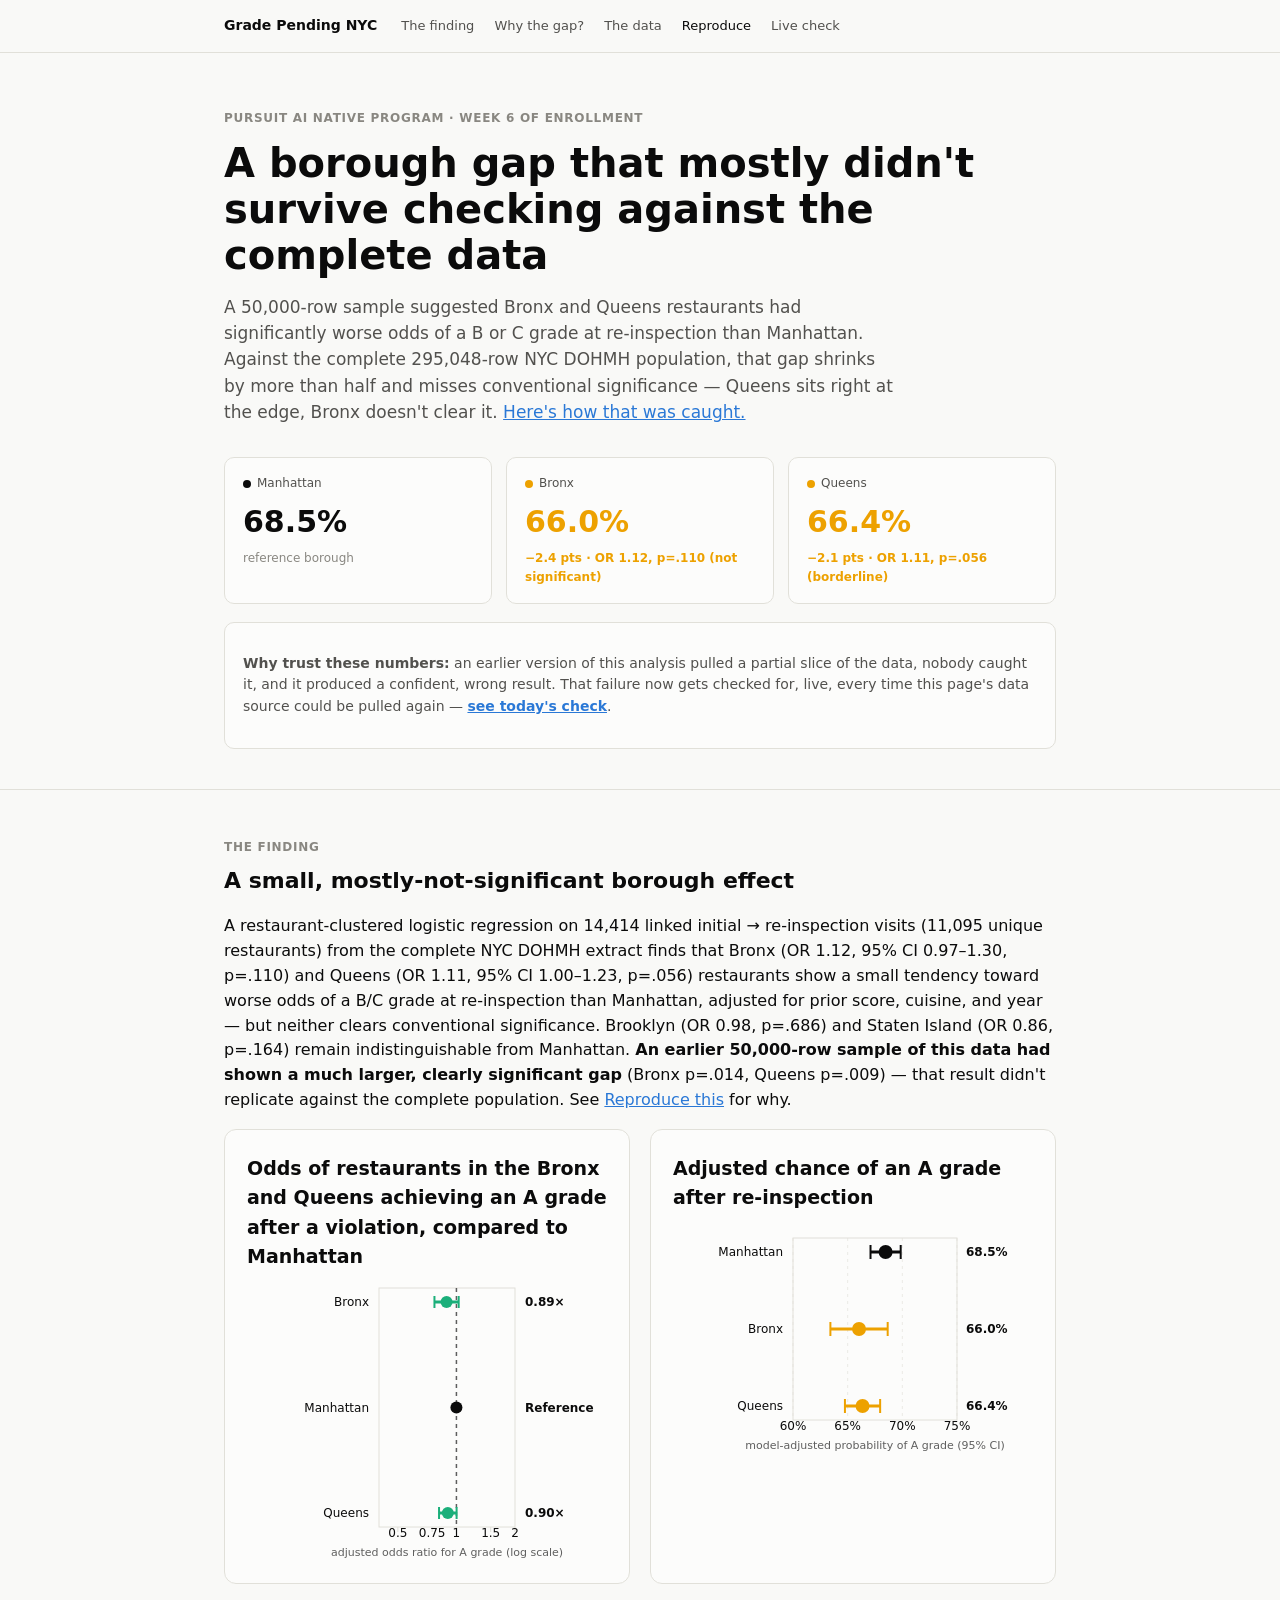
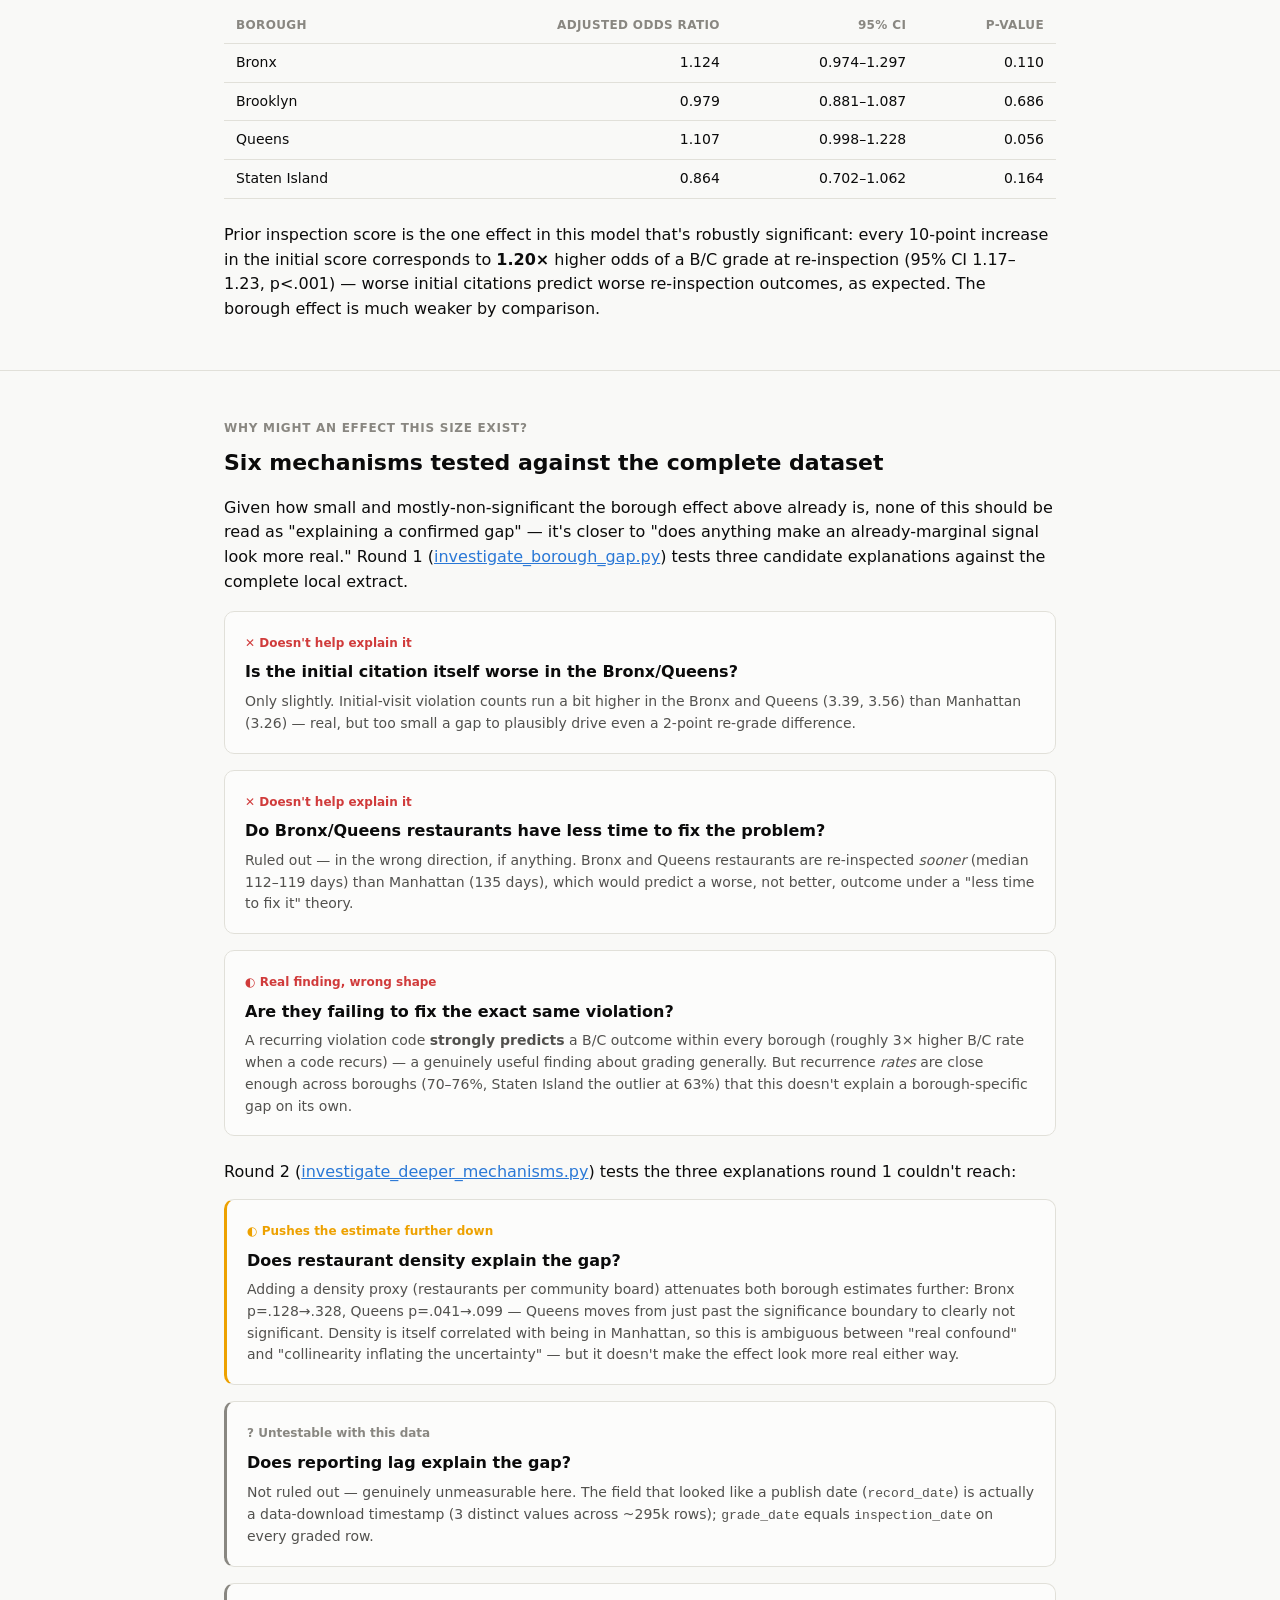
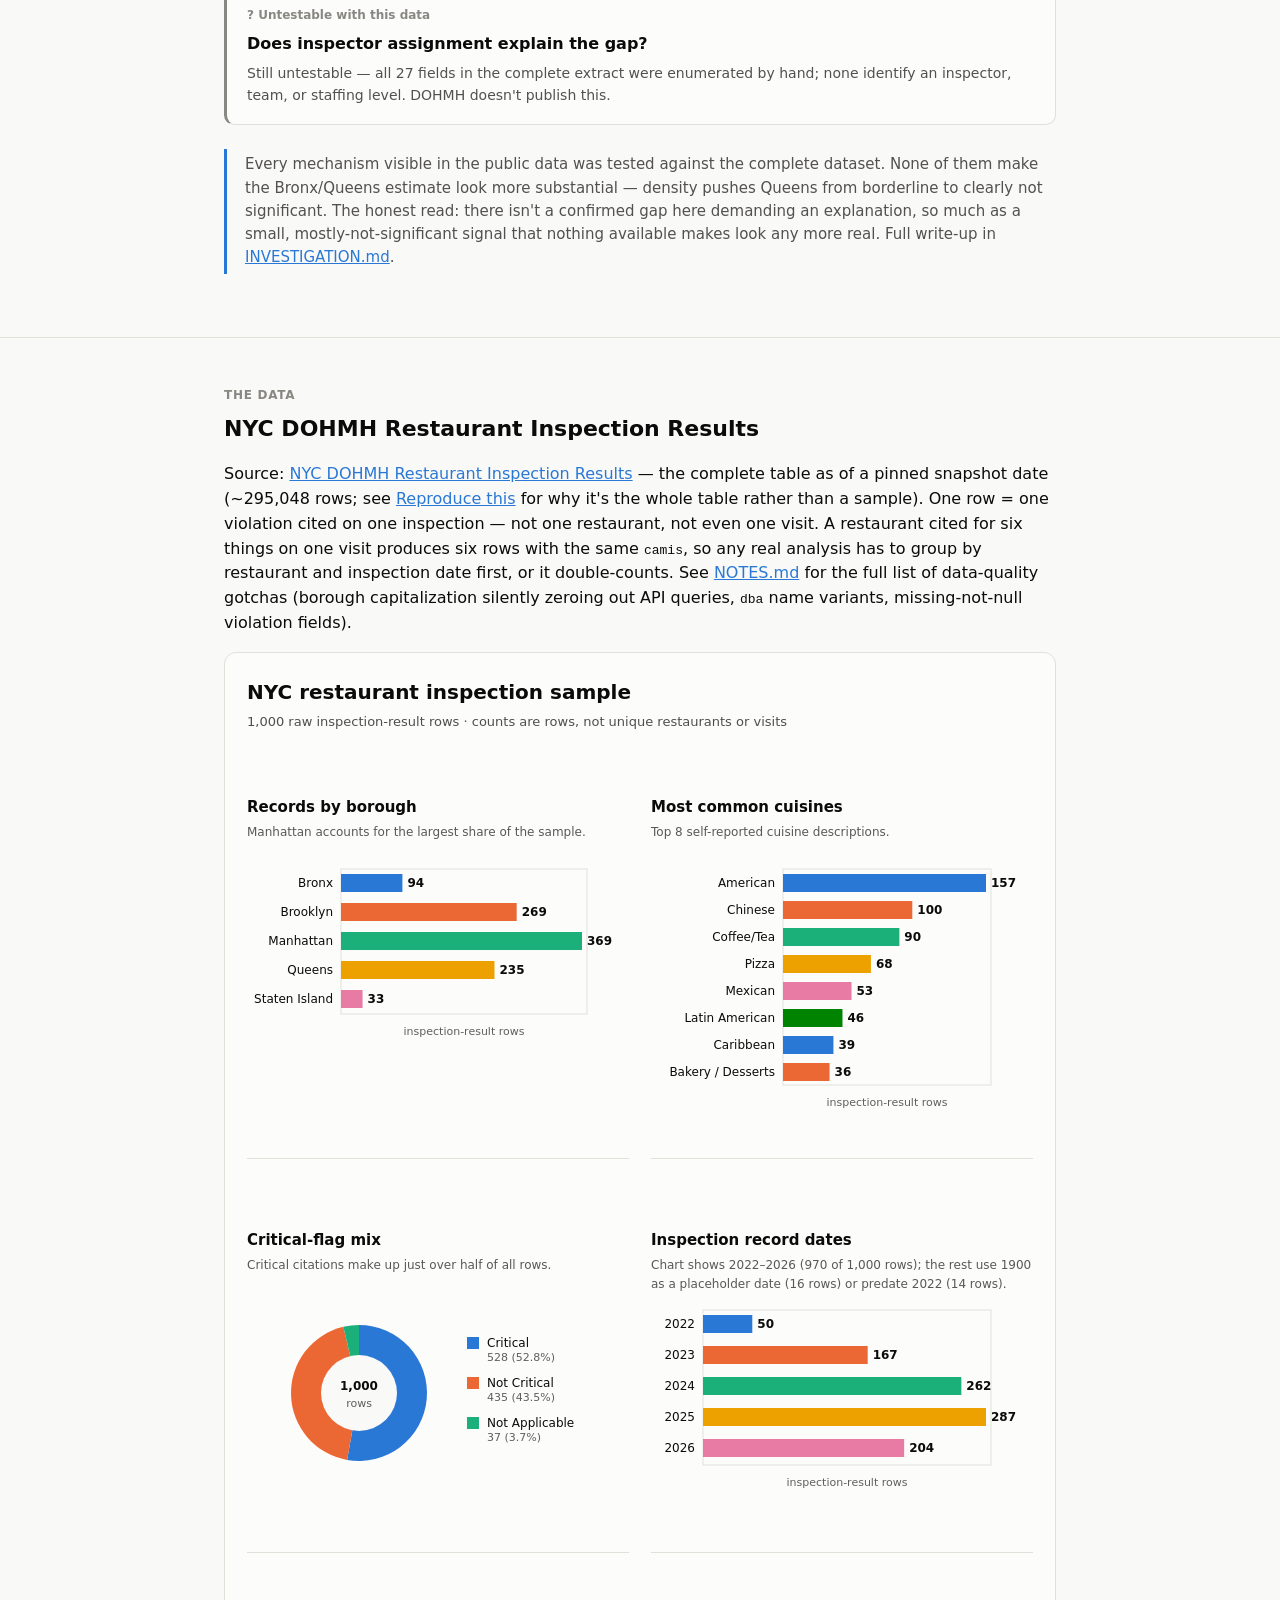
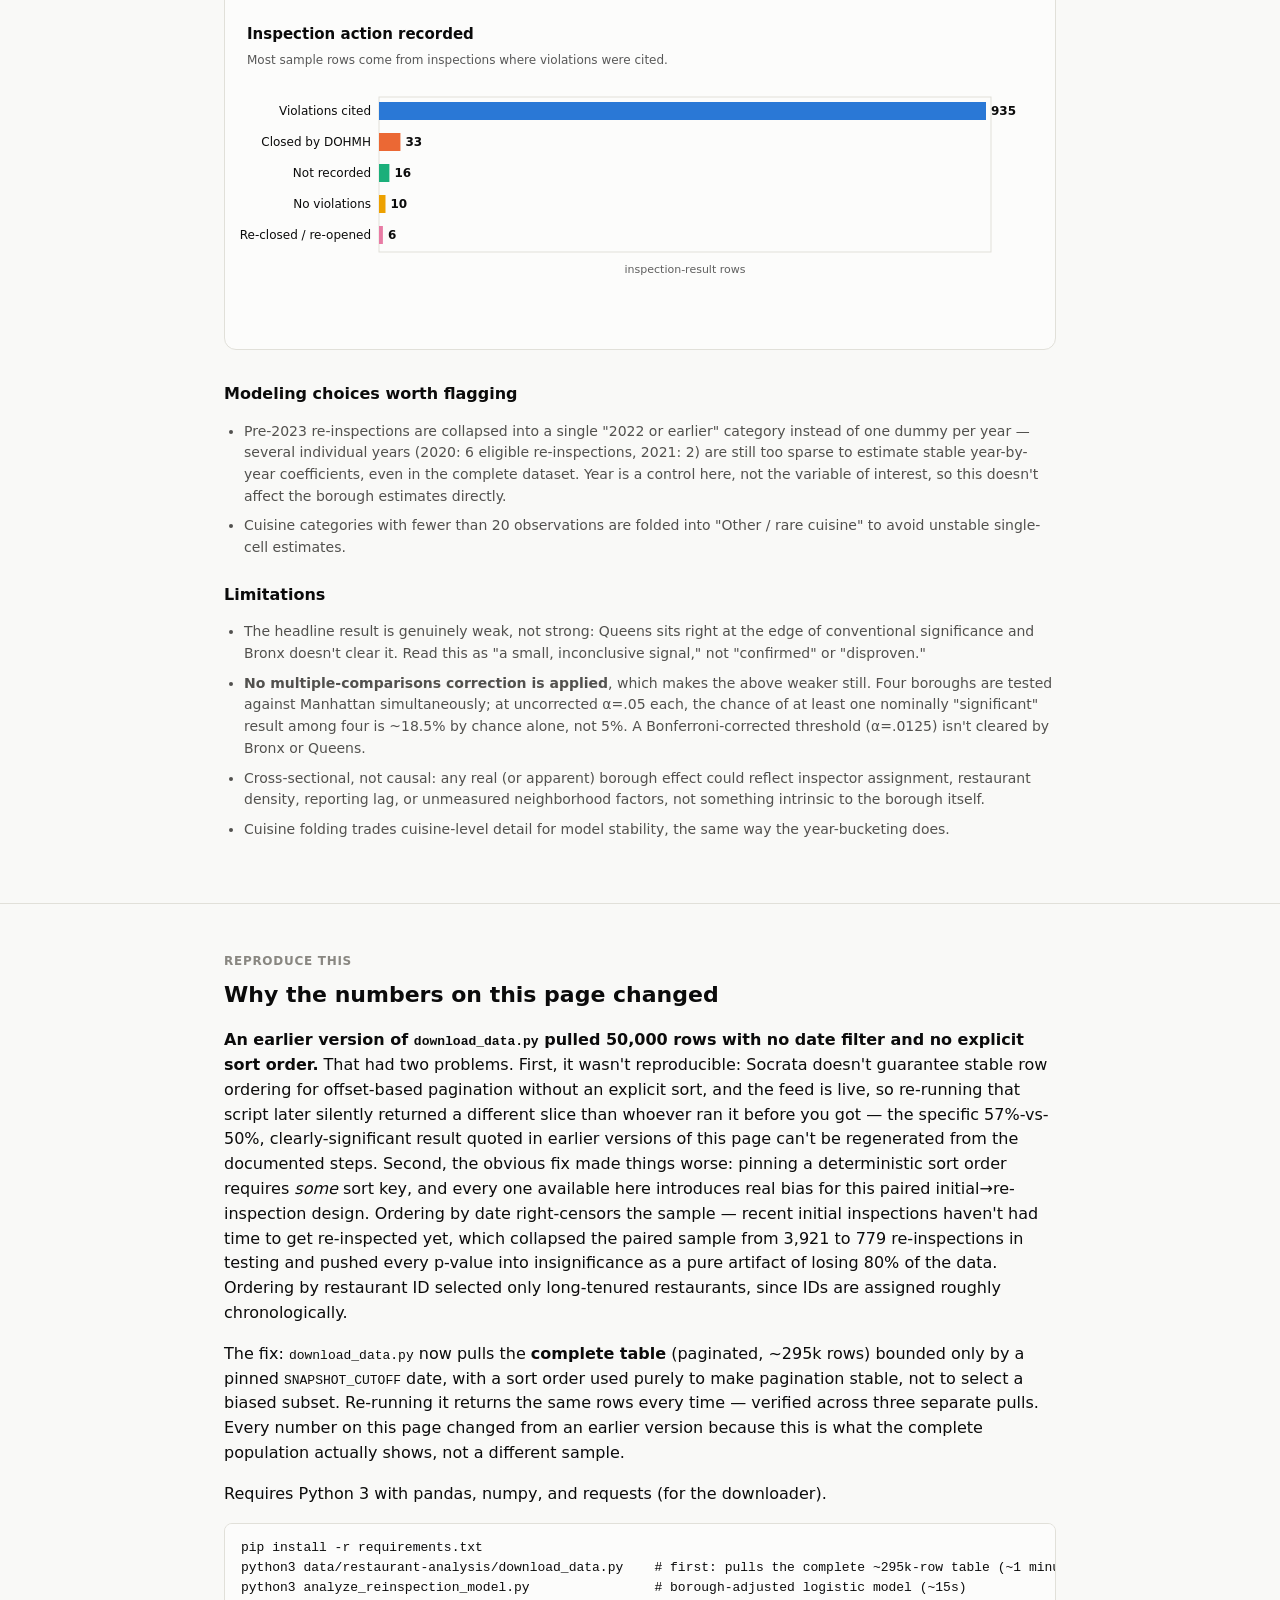
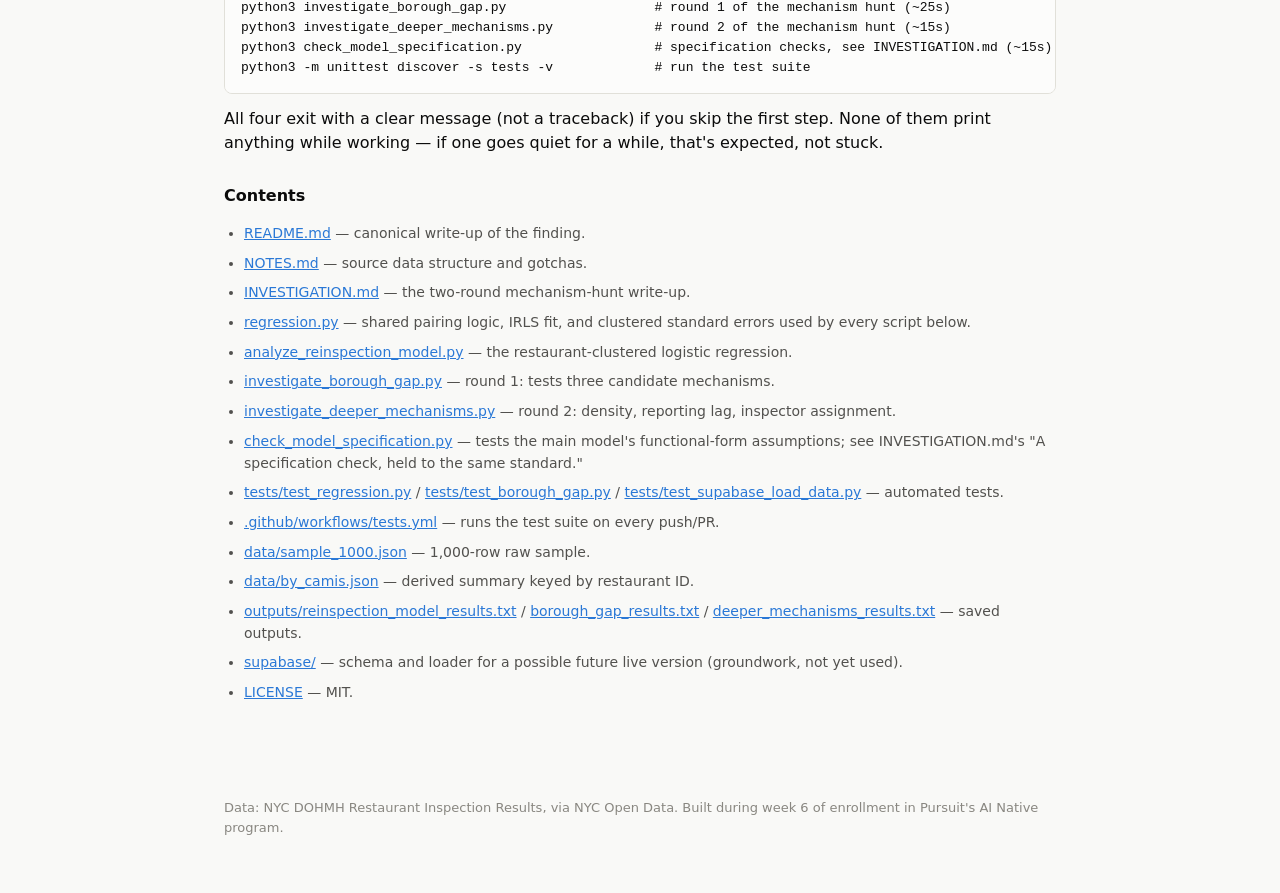
==== commit 2fb2cf03: "Surface why-to-trust reasoning in the hero, not past where visitors bounce" ====
--- a/index.html
+++ b/index.html
@@ -16,6 +16,7 @@
     <a href="#why">Why the gap?</a>
     <a href="#data">The data</a>
     <a href="#reproduce">Reproduce</a>
+    <a href="live-check.html">Live check</a>
   </div>
 </nav>
 
@@ -46,6 +47,15 @@
         <p class="stat-value">66.4%</p>
         <p class="stat-delta">−2.1 pts · OR 1.11, p=.056 (borderline)</p>
       </div>
+    </div>
+    <div class="note-block trust-callout">
+      <p>
+        <strong>Why trust these numbers:</strong> an earlier version of this
+        analysis pulled a partial slice of the data, nobody caught it, and it
+        produced a confident, wrong result. That failure now gets checked
+        for, live, every time this page's data source could be pulled again
+        — <a href="live-check.html">see today's check</a>.
+      </p>
     </div>
   </div>
 </header>
--- a/styles.css
+++ b/styles.css
@@ -313,6 +313,14 @@
   margin: 0 0 24px;
 }
 
+.note-block.trust-callout {
+  margin: 18px 0 0;
+}
+
+.note-block.trust-callout a {
+  font-weight: 600;
+}
+
 code, pre {
   font-family: ui-monospace, SFMono-Regular, Menlo, monospace;
   font-size: 13px;
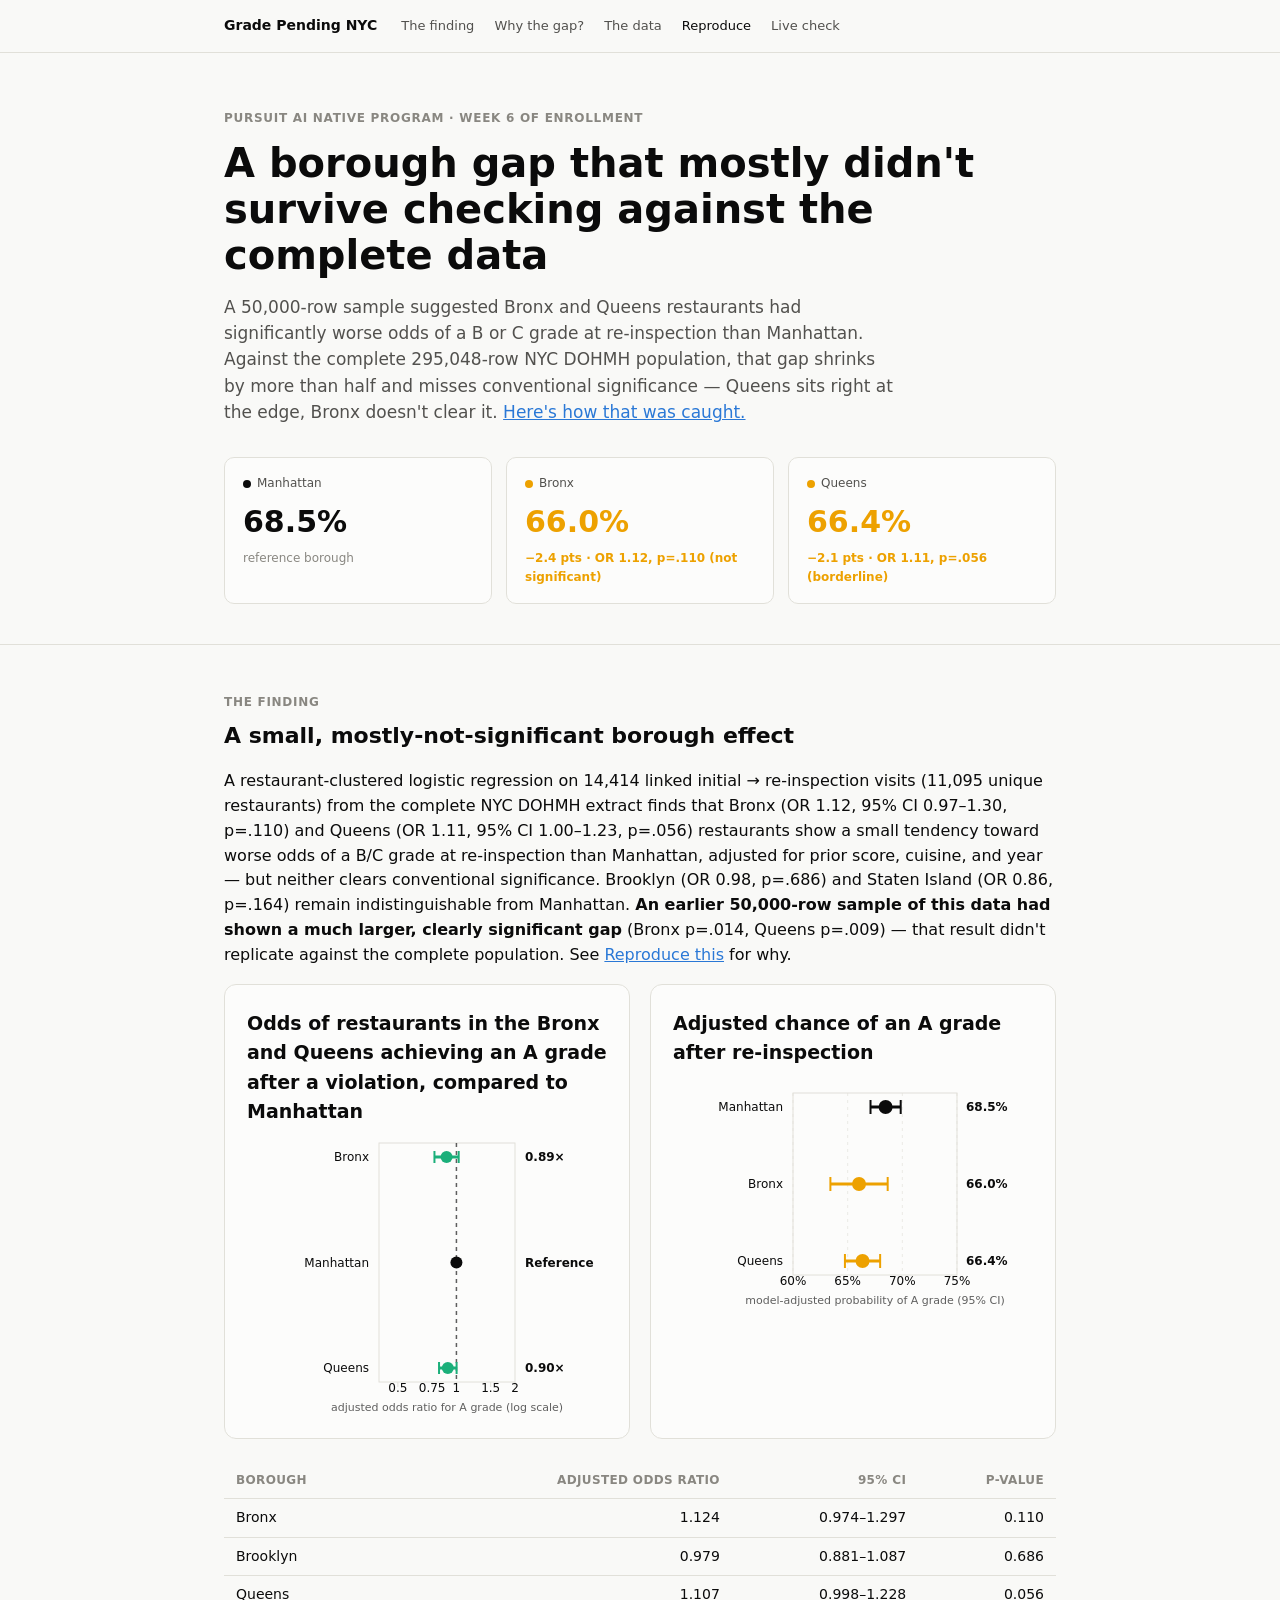
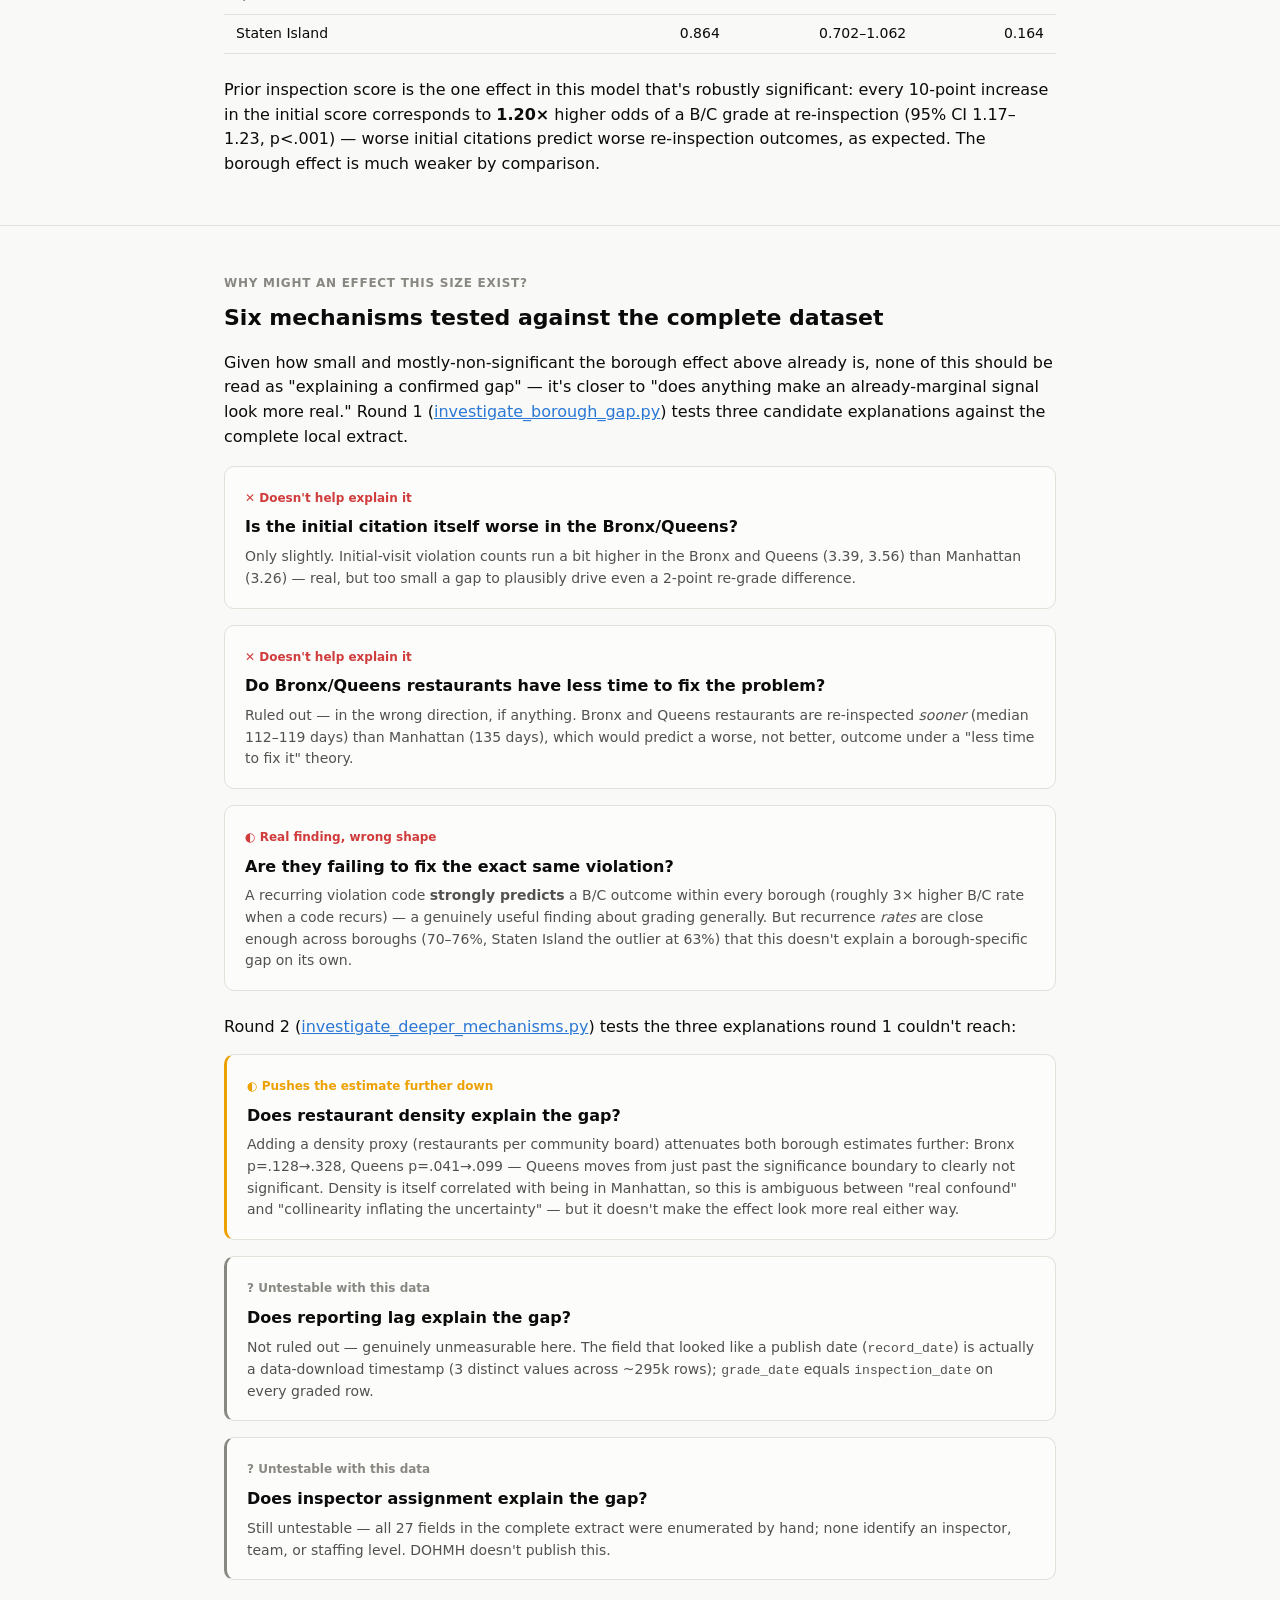
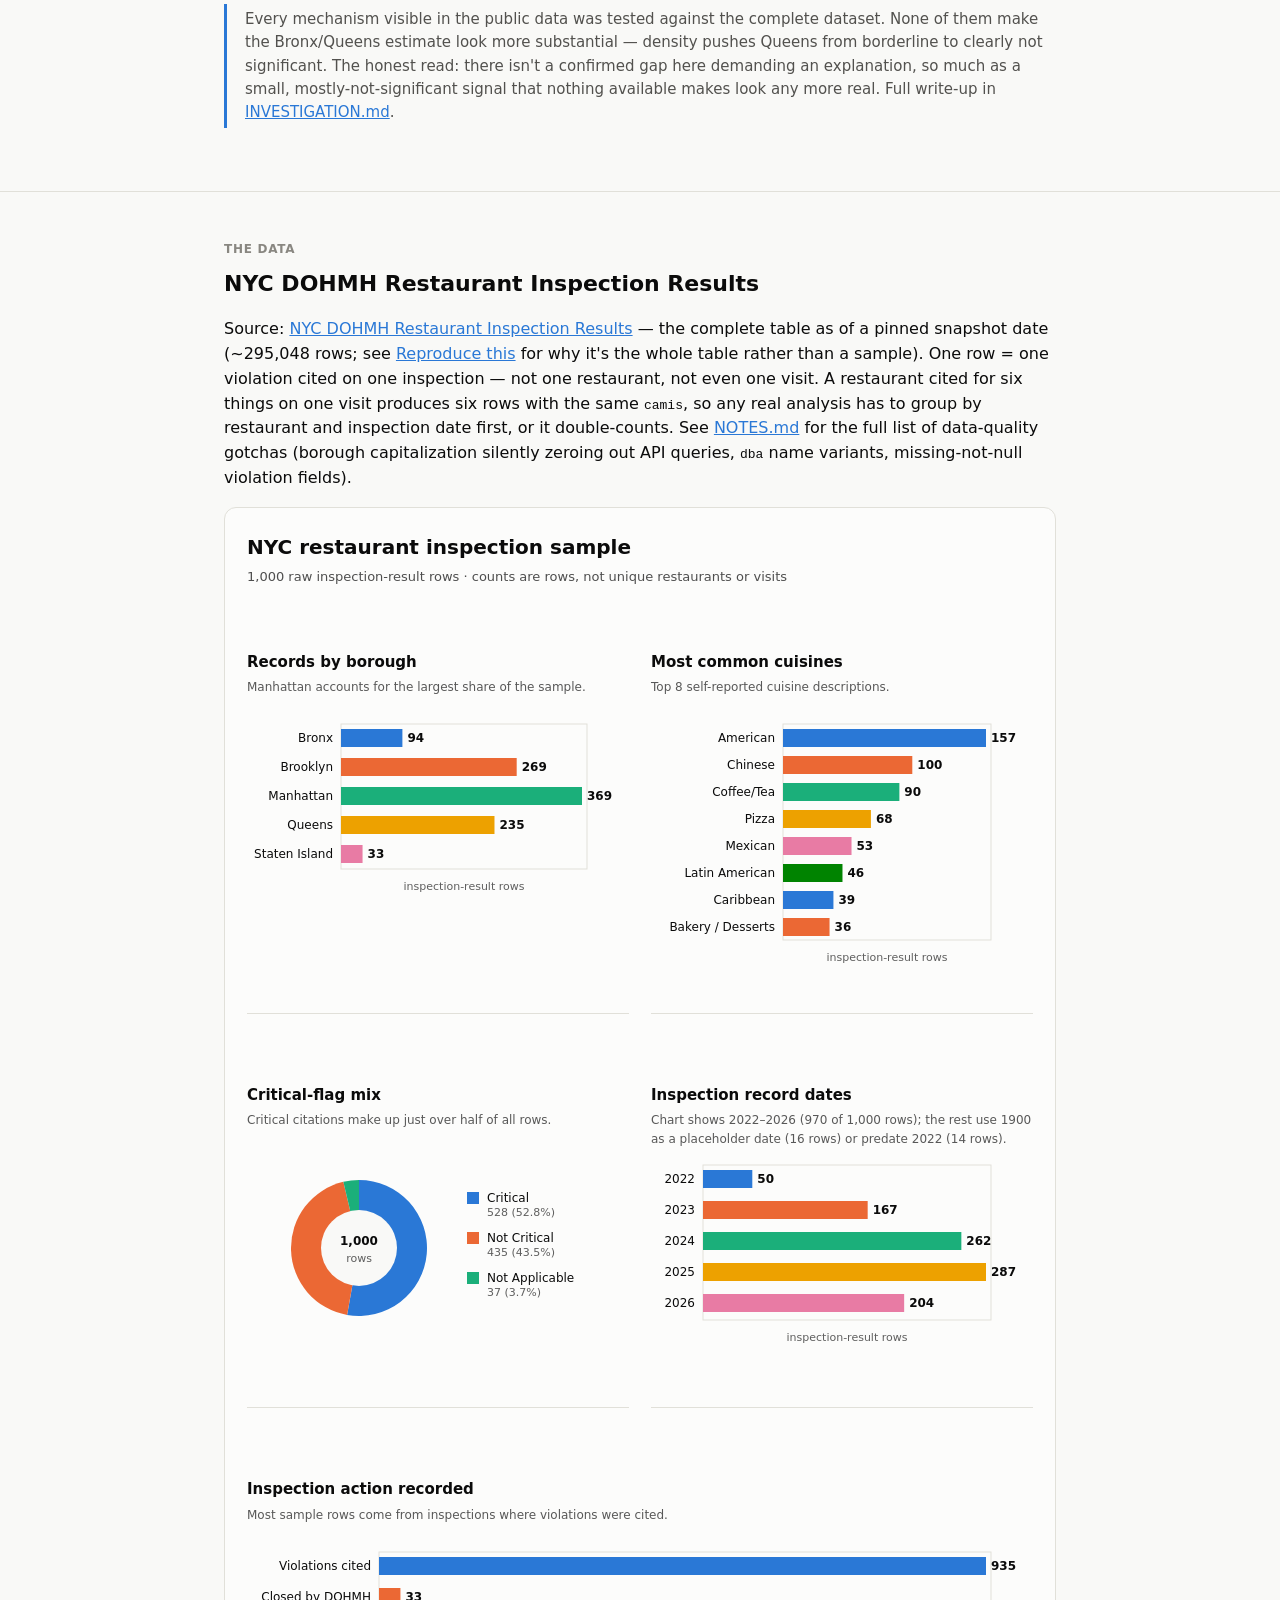
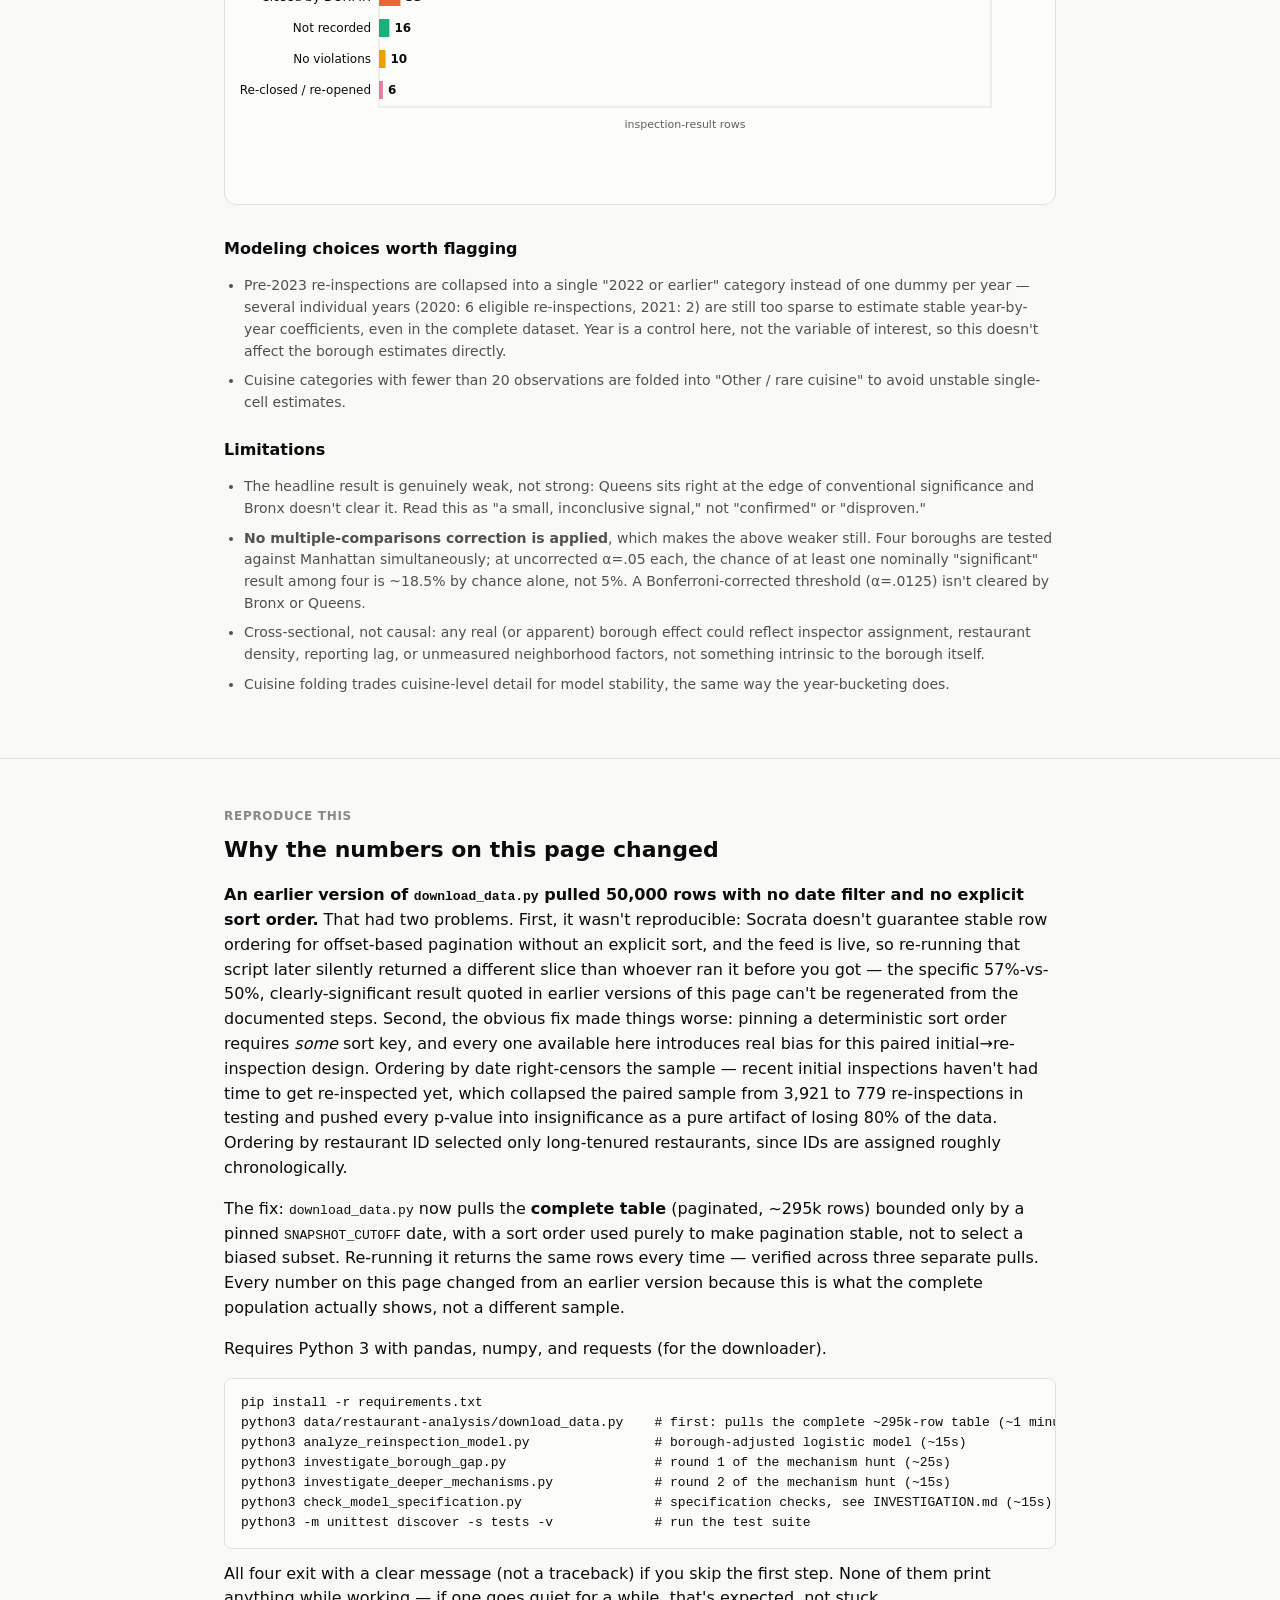
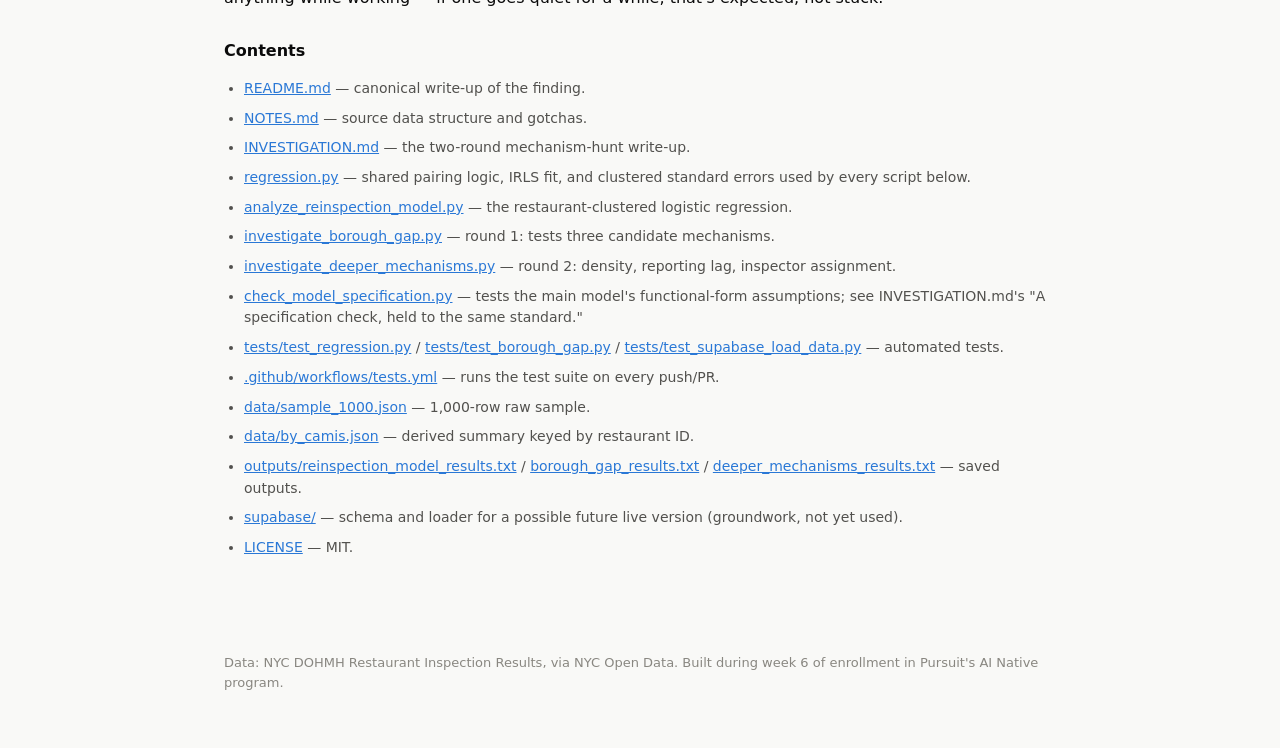
==== commit 1c803a17: "Link the live completeness check from the homepage nav" ====
--- a/index.html
+++ b/index.html
@@ -47,15 +47,6 @@
         <p class="stat-value">66.4%</p>
         <p class="stat-delta">−2.1 pts · OR 1.11, p=.056 (borderline)</p>
       </div>
-    </div>
-    <div class="note-block trust-callout">
-      <p>
-        <strong>Why trust these numbers:</strong> an earlier version of this
-        analysis pulled a partial slice of the data, nobody caught it, and it
-        produced a confident, wrong result. That failure now gets checked
-        for, live, every time this page's data source could be pulled again
-        — <a href="live-check.html">see today's check</a>.
-      </p>
     </div>
   </div>
 </header>
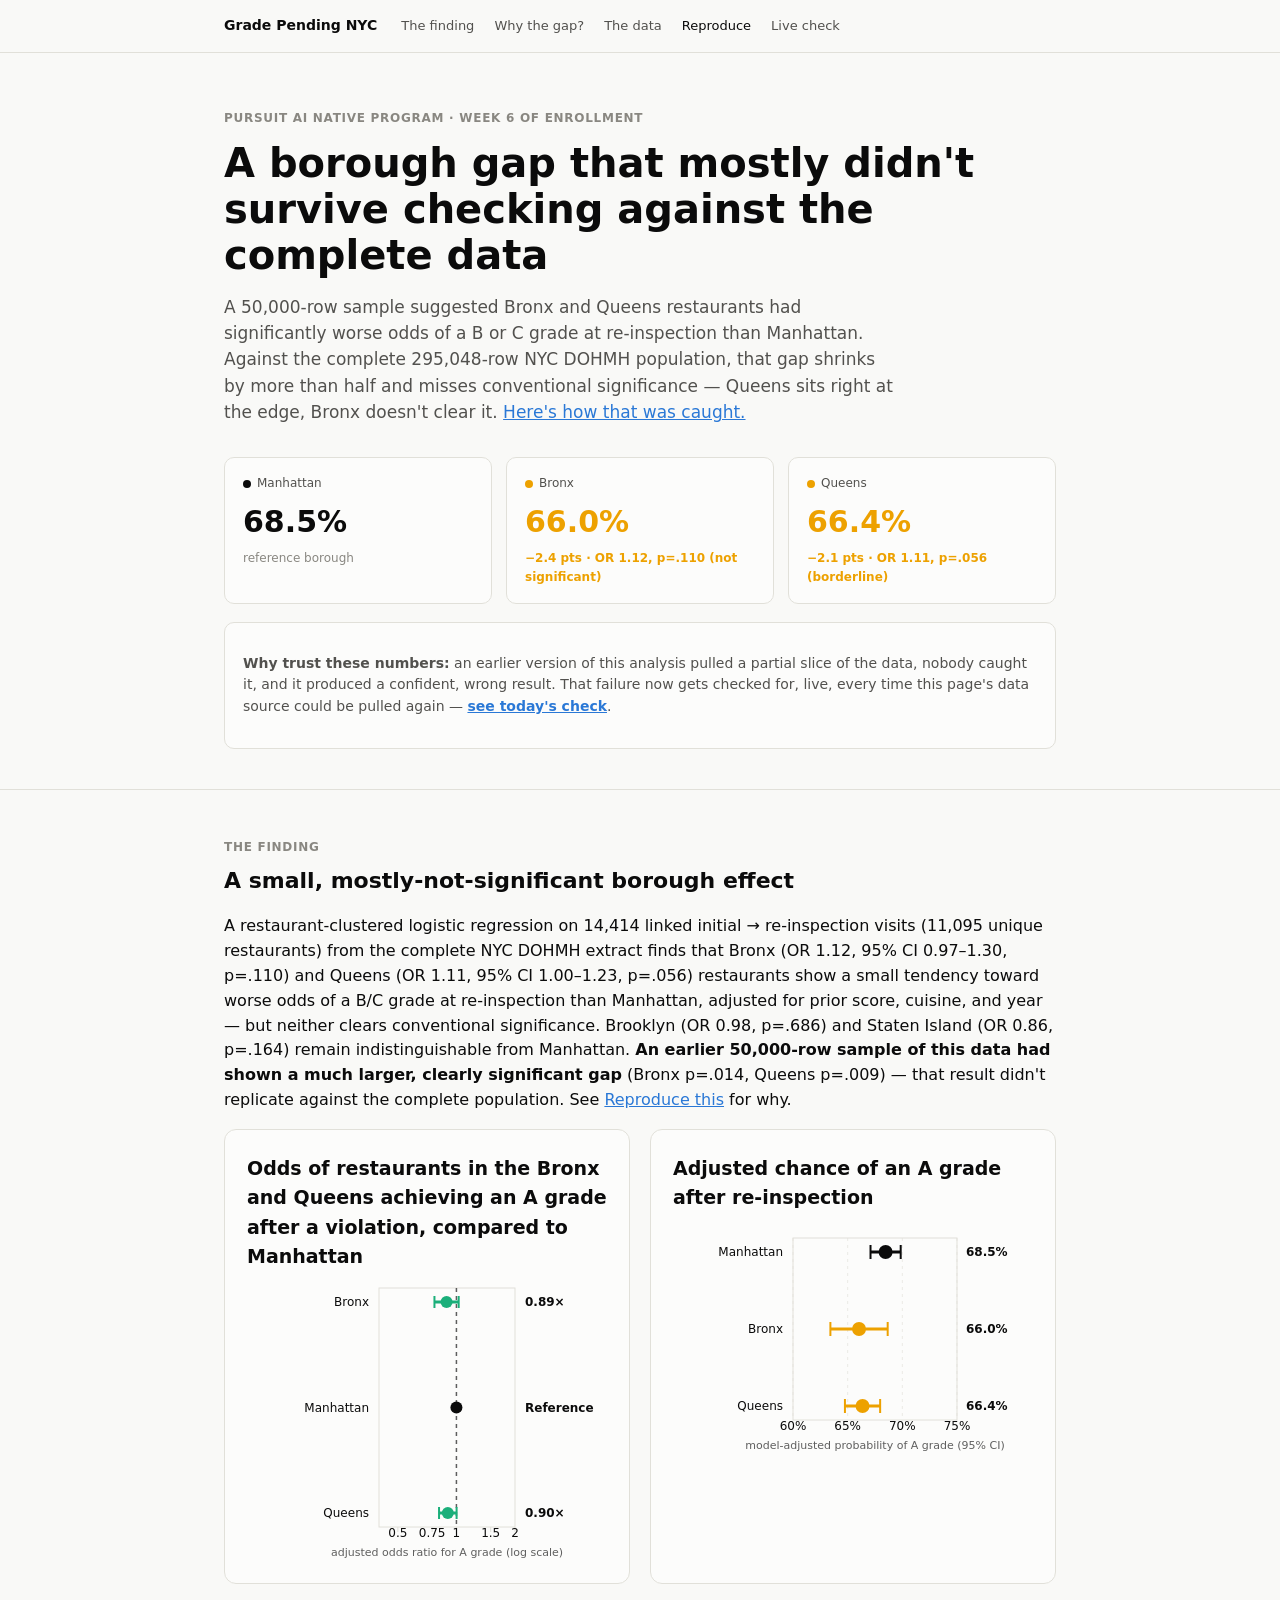
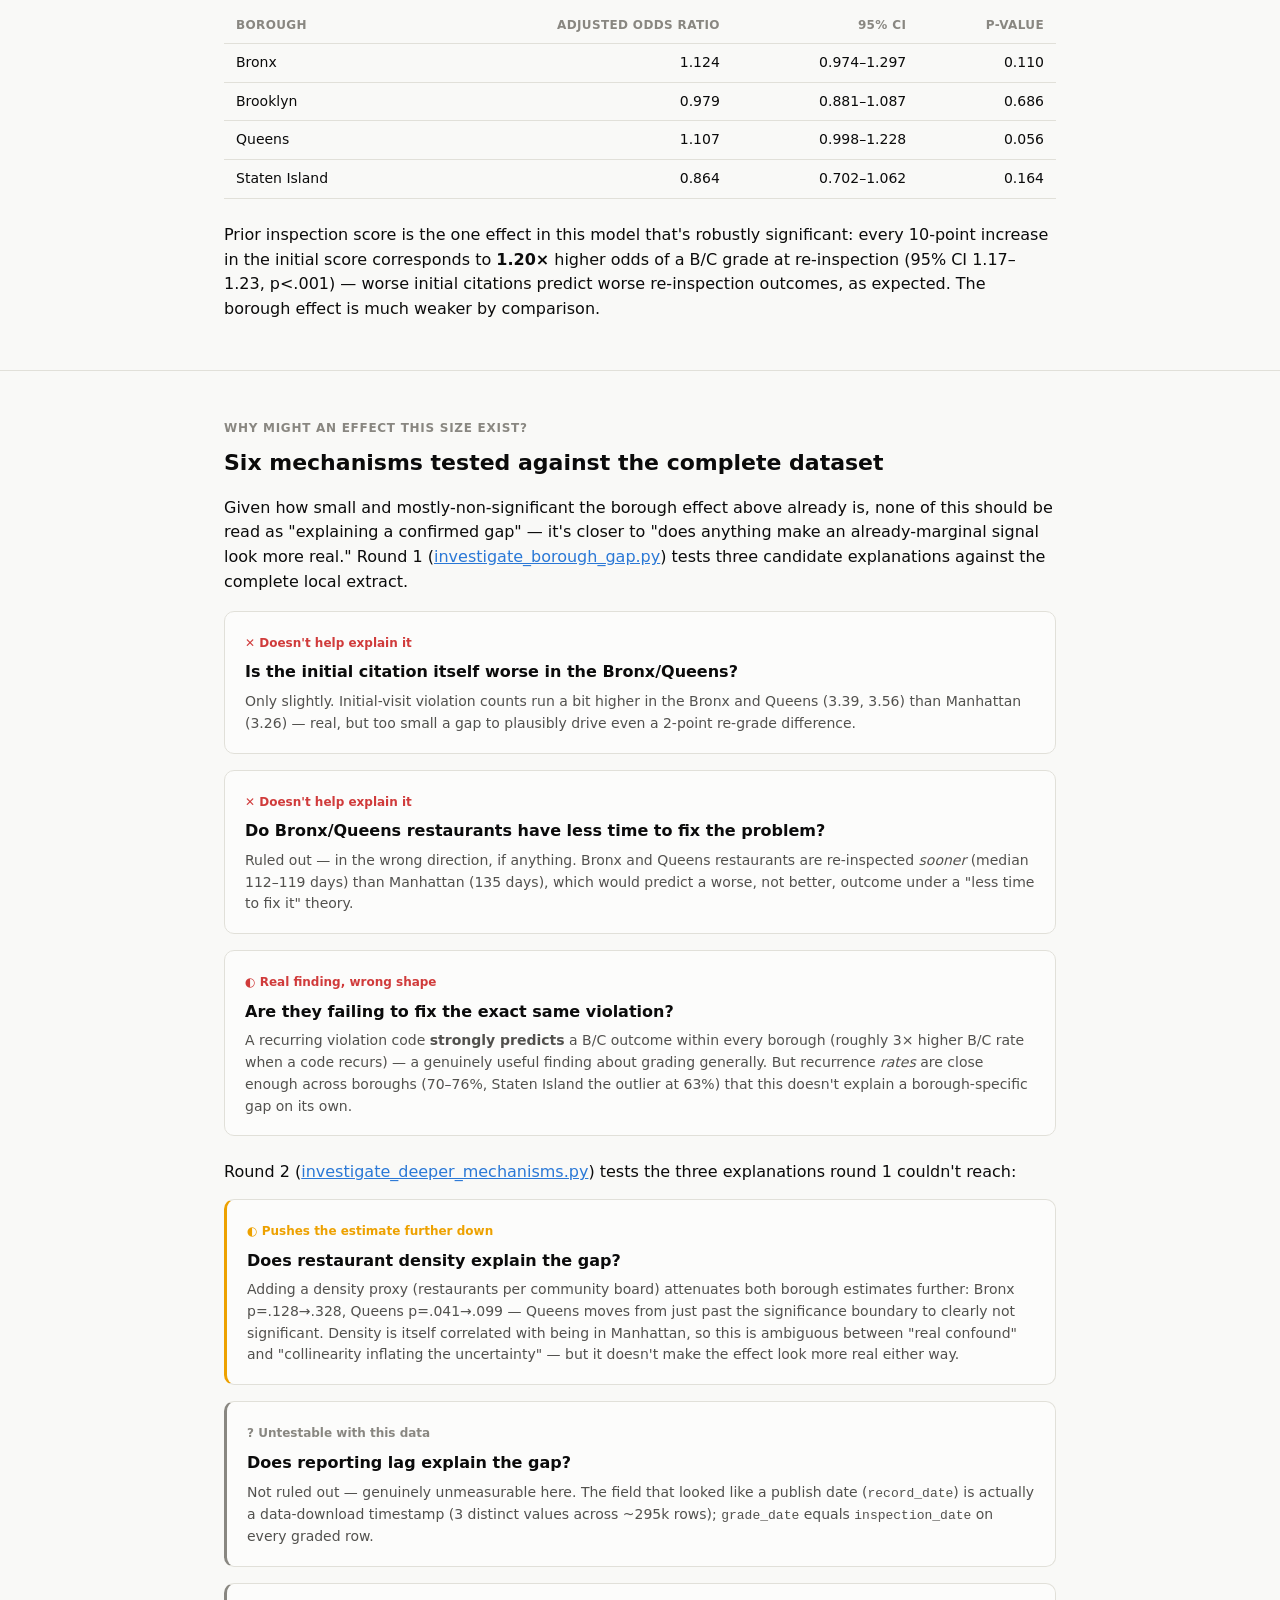
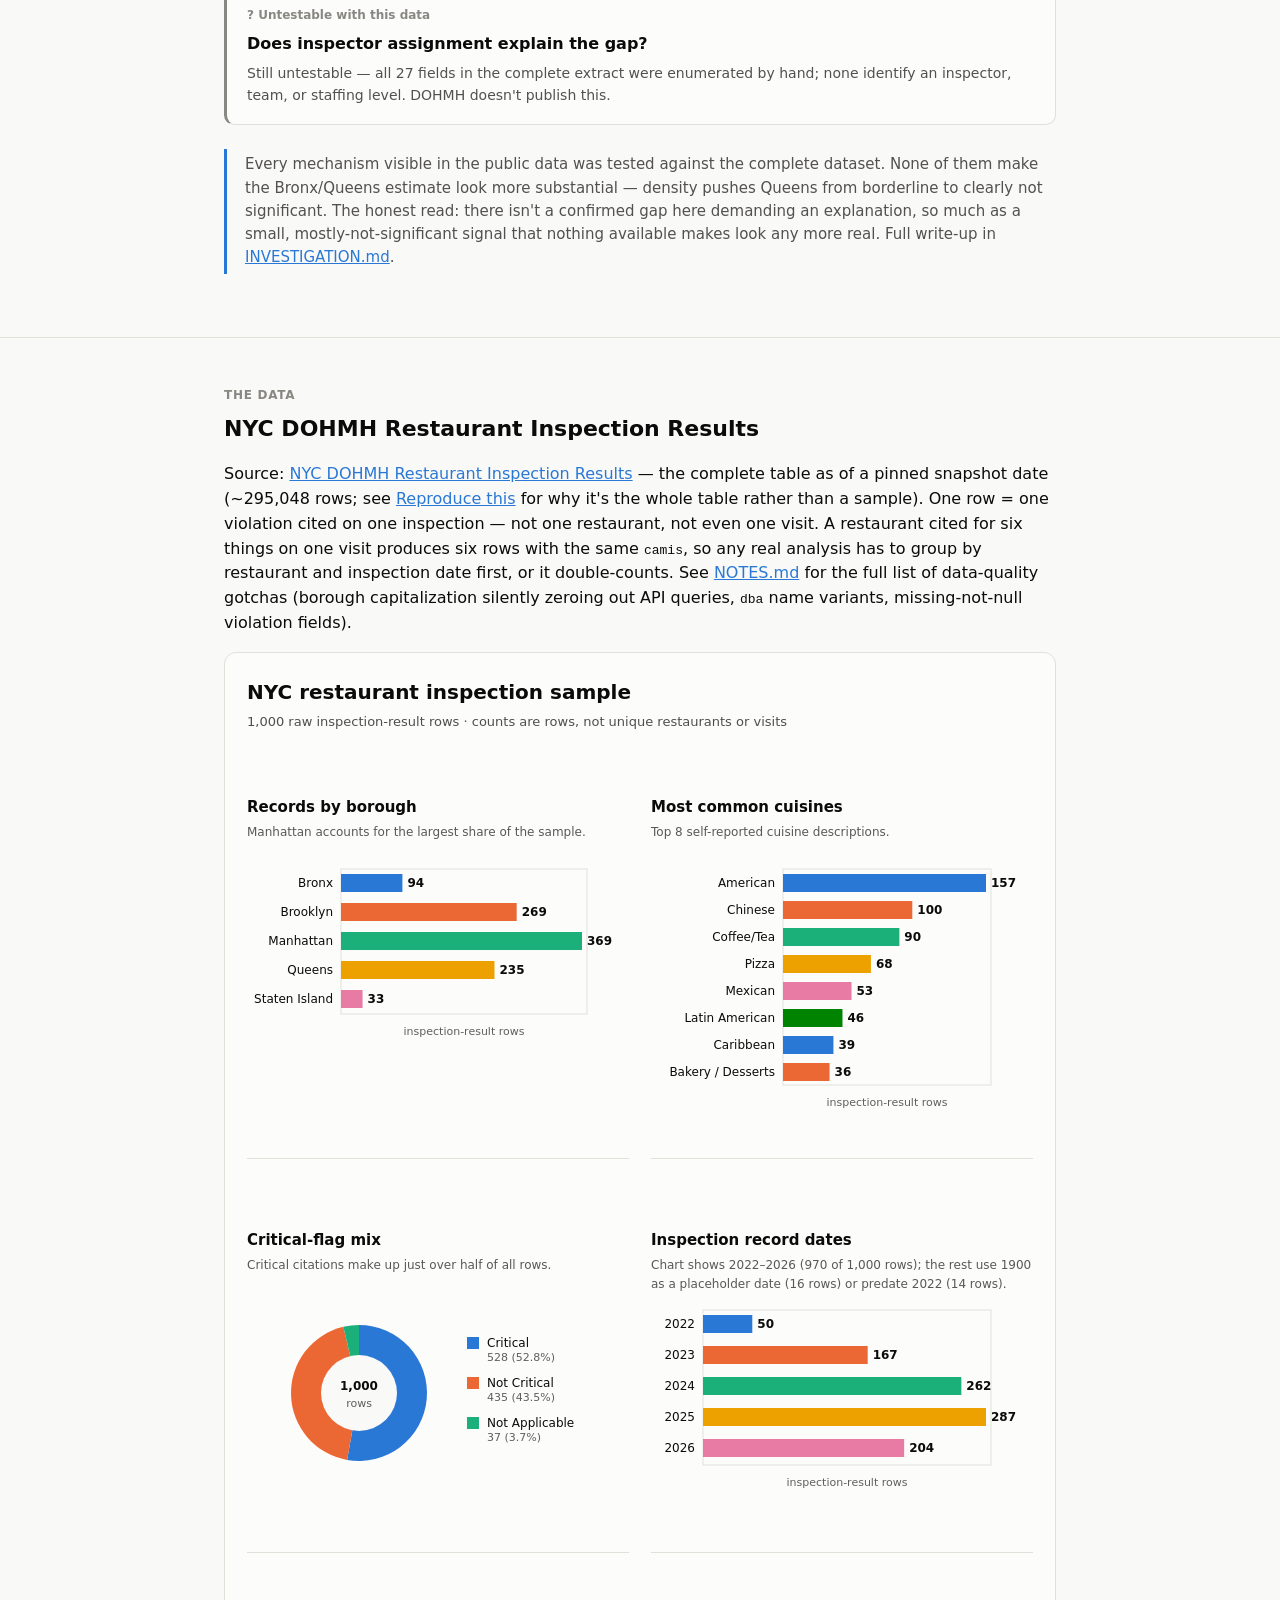
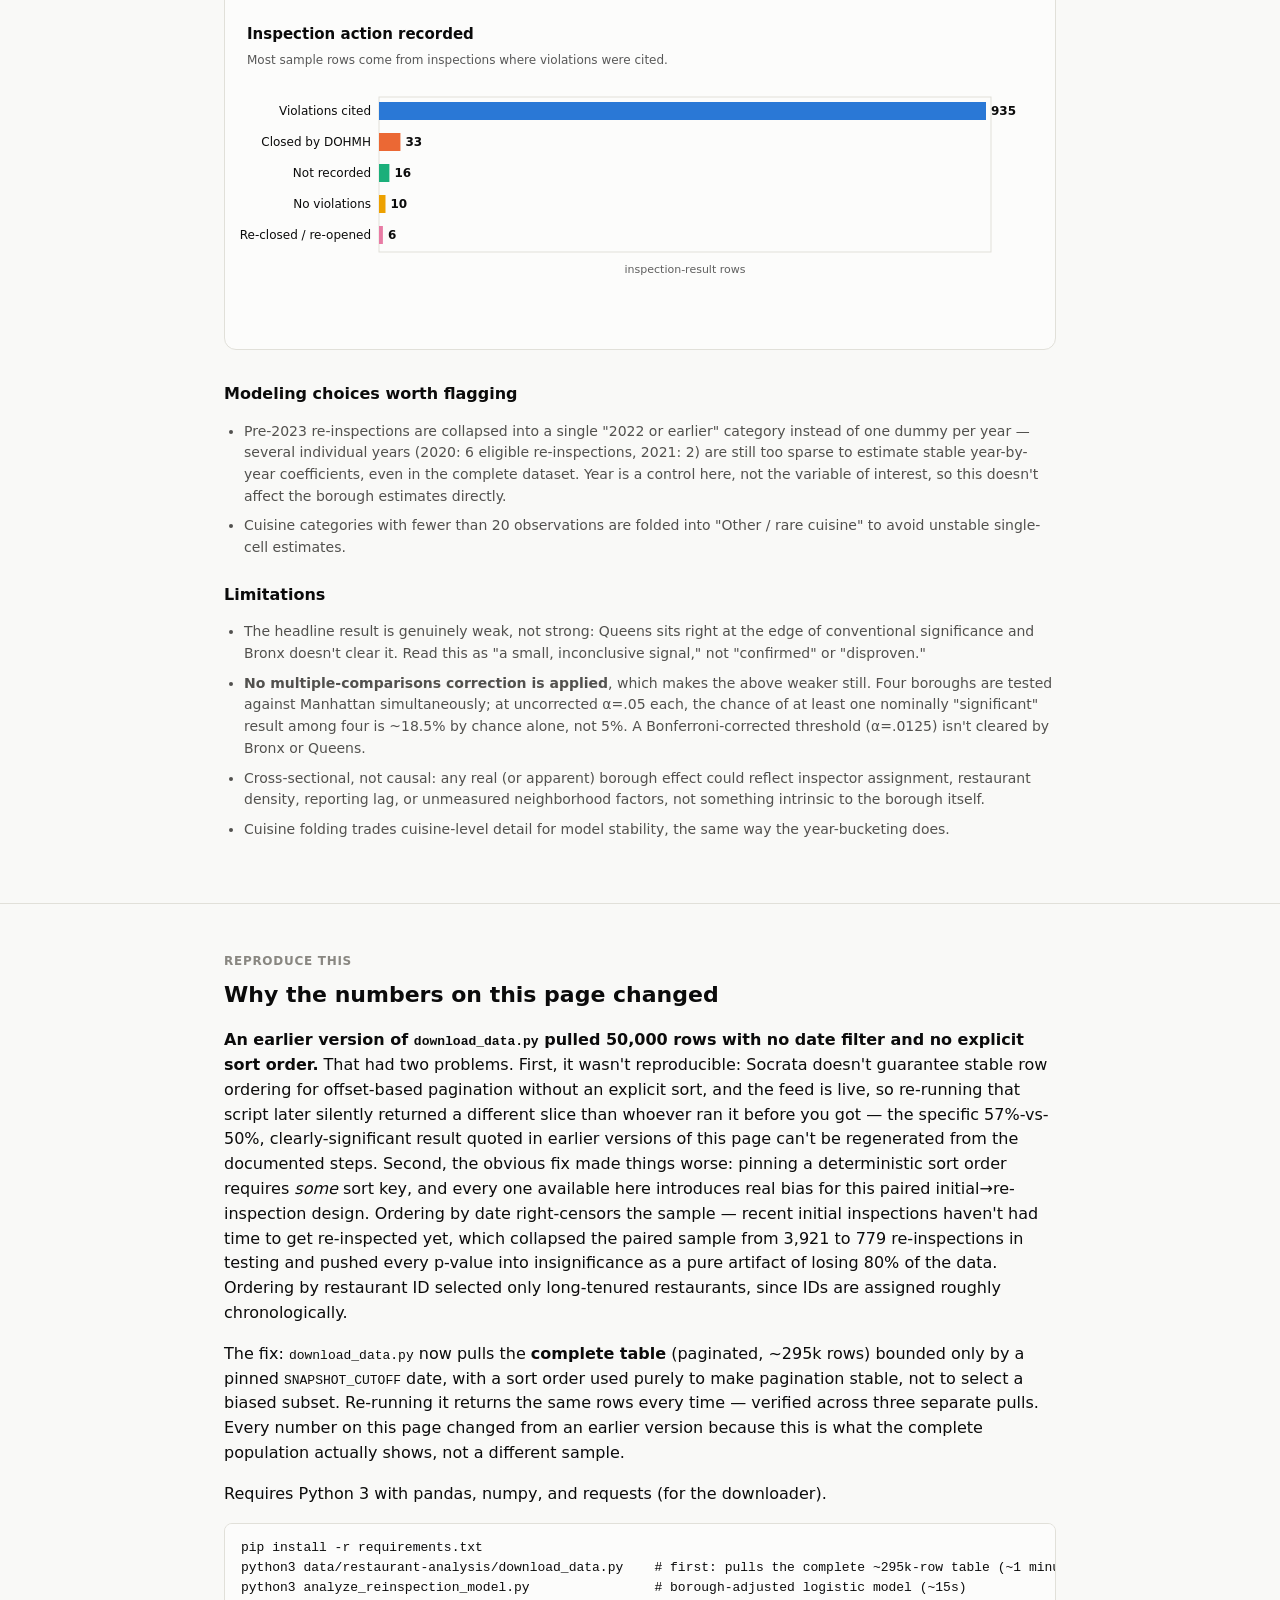
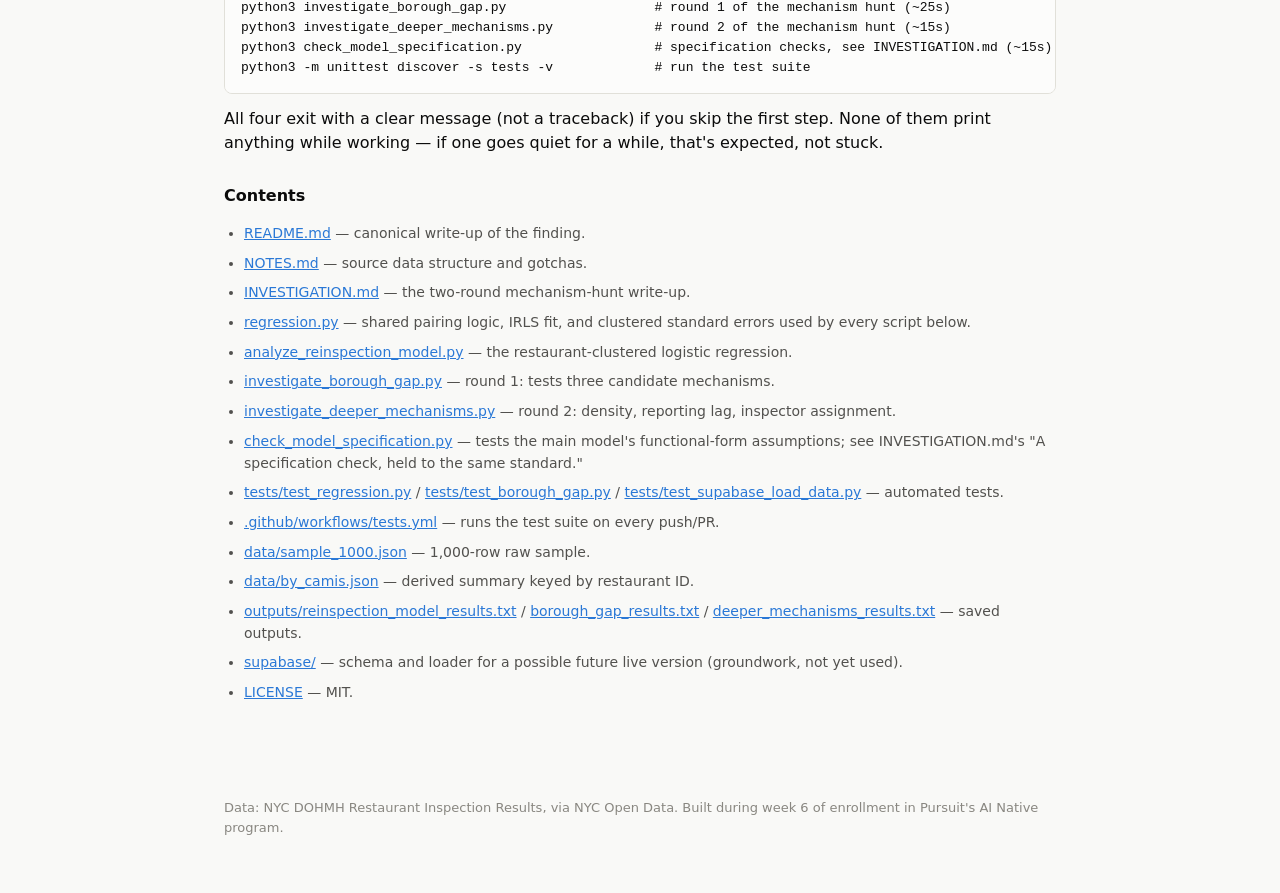
==== commit a122ff41: "Point the two README.md links at docs/README.md, which Vercel actually serves" ====
--- a/index.html
+++ b/index.html
@@ -47,6 +47,15 @@
         <p class="stat-value">66.4%</p>
         <p class="stat-delta">−2.1 pts · OR 1.11, p=.056 (borderline)</p>
       </div>
+    </div>
+    <div class="note-block trust-callout">
+      <p>
+        <strong>Why trust these numbers:</strong> an earlier version of this
+        analysis pulled a partial slice of the data, nobody caught it, and it
+        produced a confident, wrong result. That failure now gets checked
+        for, live, every time this page's data source could be pulled again
+        — <a href="live-check.html">see today's check</a>.
+      </p>
     </div>
   </div>
 </header>
@@ -434,7 +443,7 @@
 
       <h3 style="font-size:16px; margin:28px 0 10px;">Contents</h3>
       <ul class="contents-list">
-        <li><a href="README.md">README.md</a> — canonical write-up of the finding.</li>
+        <li><a href="docs/README.md">README.md</a> — canonical write-up of the finding.</li>
         <li><a href="NOTES.md">NOTES.md</a> — source data structure and gotchas.</li>
         <li><a href="INVESTIGATION.md">INVESTIGATION.md</a> — the two-round mechanism-hunt write-up.</li>
         <li><a href="regression.py">regression.py</a> — shared pairing logic, IRLS fit, and clustered standard errors used by every script below.</li>
--- a/styles.css
+++ b/styles.css
@@ -313,6 +313,20 @@
   margin: 0 0 24px;
 }
 
+.chart-block button {
+  font: inherit;
+  font-size: 14px;
+  font-weight: 600;
+  padding: 9px 16px;
+  border: 1px solid var(--border-strong);
+  border-radius: 8px;
+  background: var(--background);
+  color: var(--foreground);
+  cursor: pointer;
+}
+
+.chart-block button:hover { background: var(--border); }
+
 .note-block.trust-callout {
   margin: 18px 0 0;
 }
